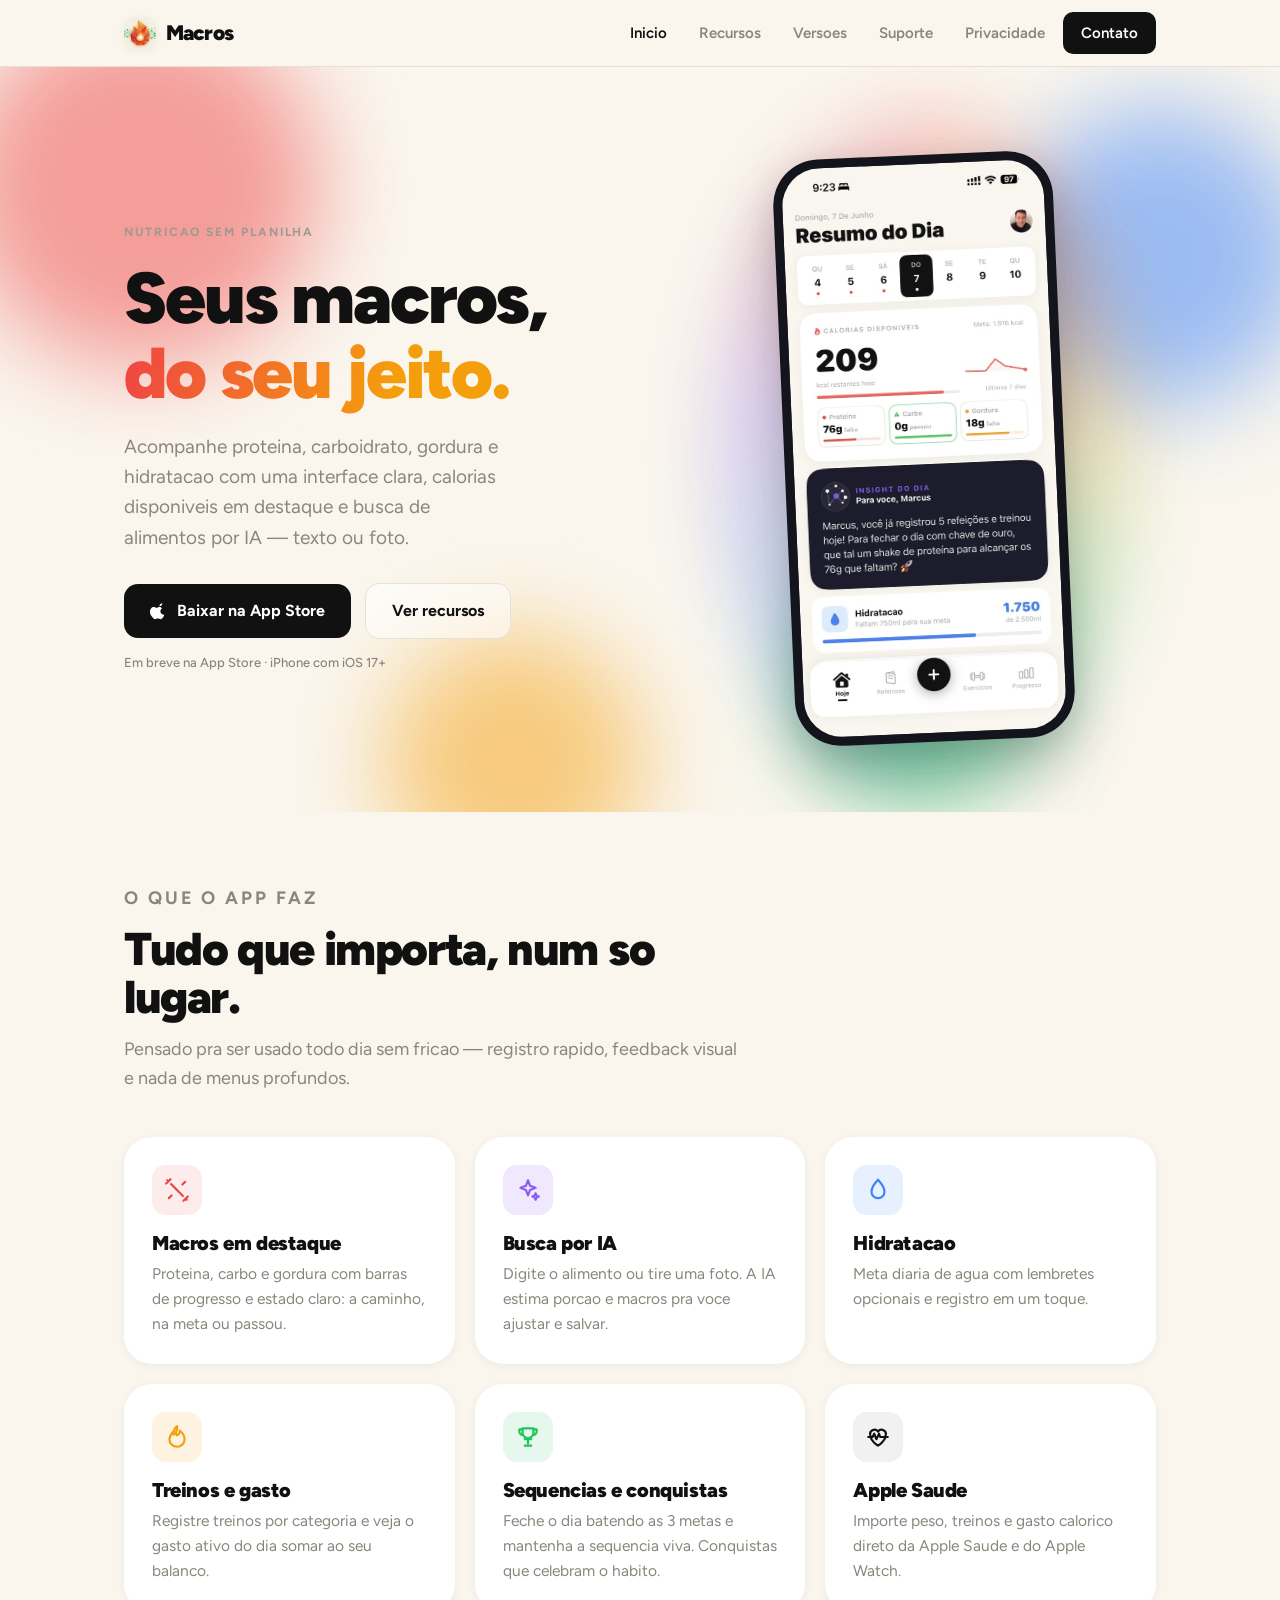
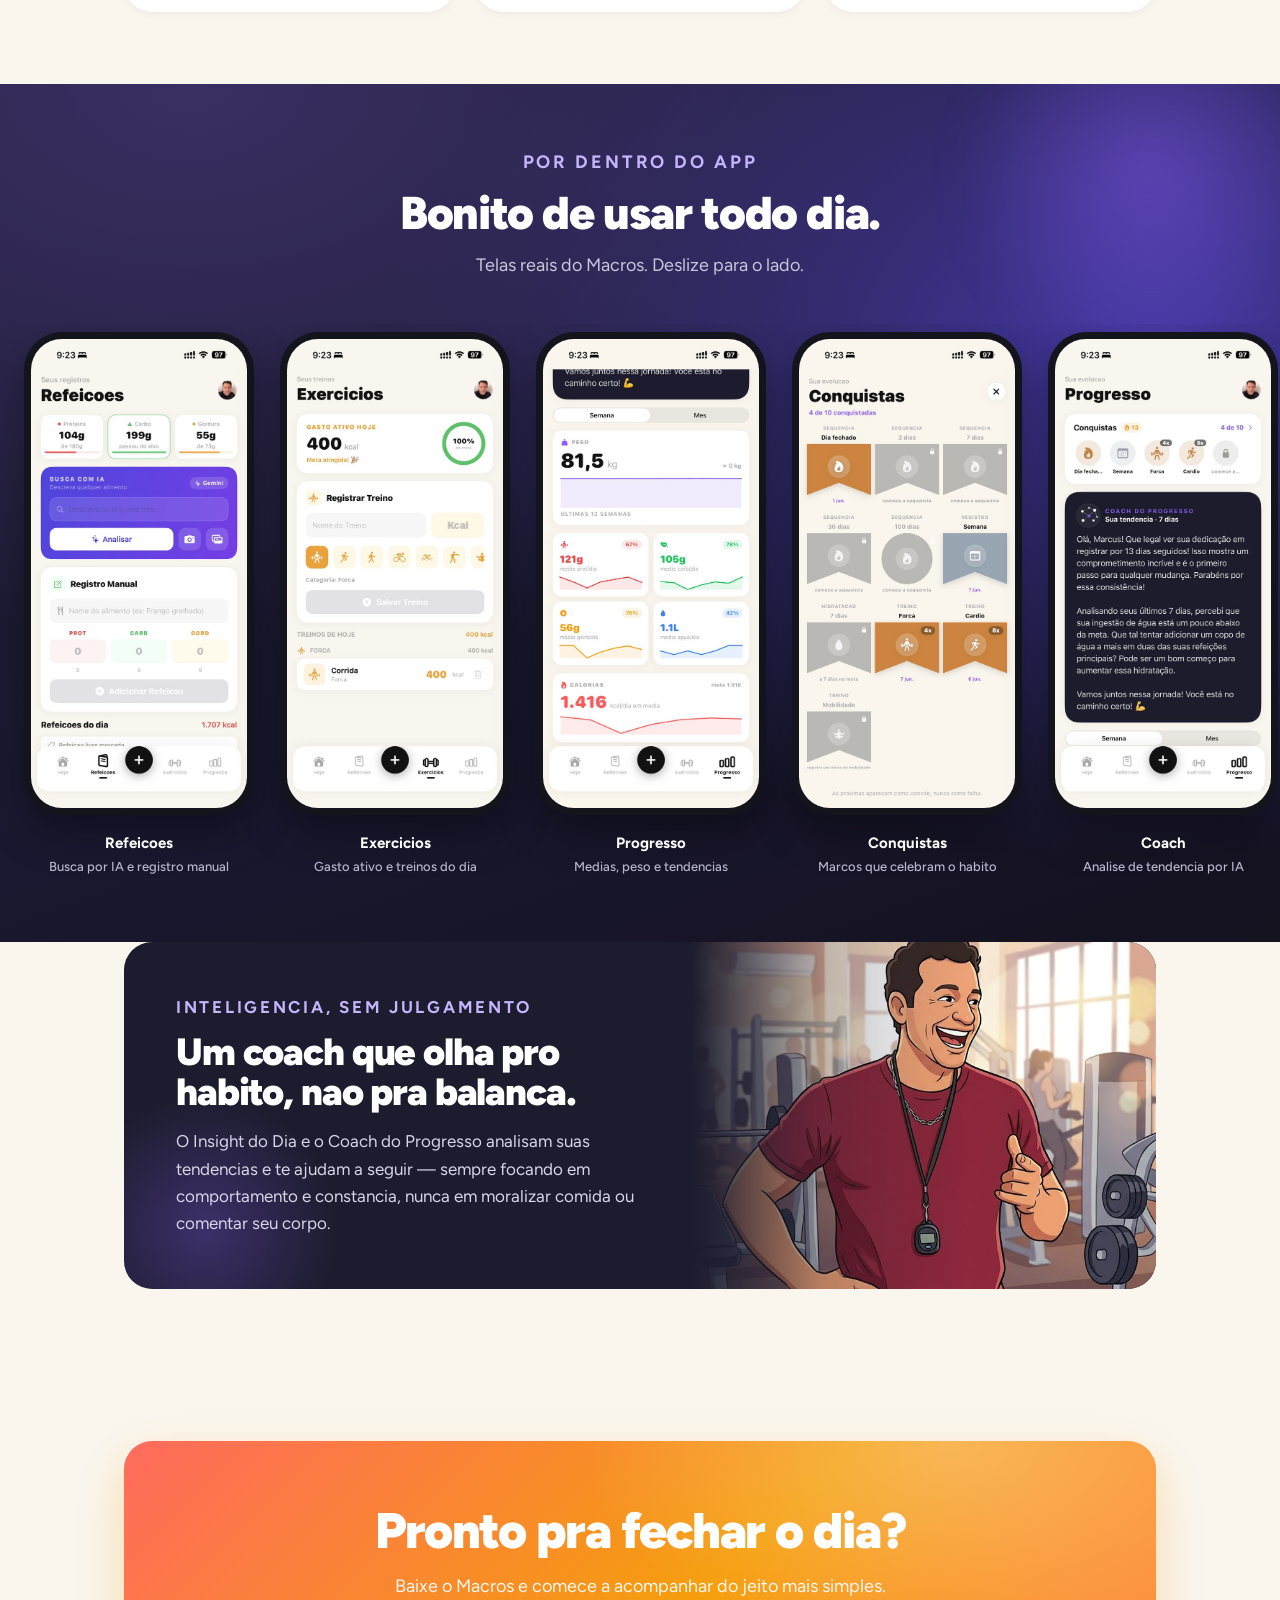
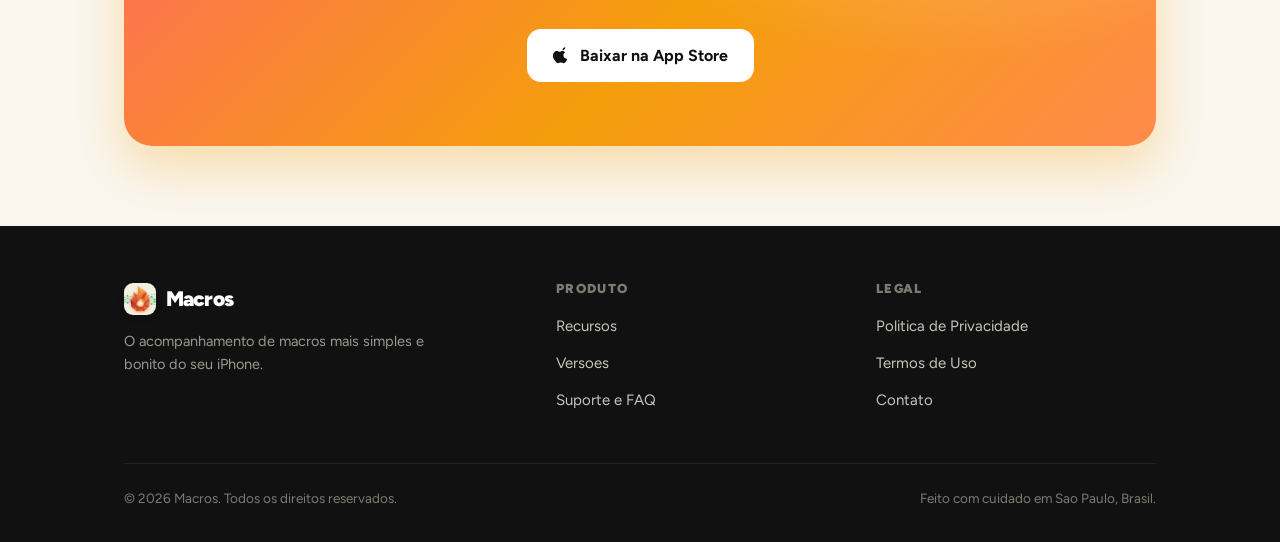
==== index.html @ 133fb816 "Add files via upload" ====
<!DOCTYPE html>
<html lang="pt-BR">
<head>
  <meta charset="UTF-8">
  <meta name="viewport" content="width=device-width, initial-scale=1.0">
  <title>Macros — Controle de macros, simples e bonito</title>
  <meta name="description" content="Macros e o app que torna o acompanhamento de proteina, carboidrato, gordura e hidratacao simples, visual e inteligente.">
  <link rel="icon" href="assets/icon-180.png">
  <link rel="apple-touch-icon" href="assets/icon-180.png">
  <link rel="stylesheet" href="styles.css">
</head>
<body>

  <nav class="nav">
    <div class="nav-inner">
      <a class="brand" href="index.html"><span class="logo-mark"><img src="assets/icon-64.png" alt="Macros"></span> Macros</a>
      <button class="nav-toggle" aria-label="Abrir menu"><span></span><span></span><span></span></button>
      <ul class="nav-links">
        <li><a href="index.html" class="active">Inicio</a></li>
        <li><a href="index.html#recursos">Recursos</a></li>
        <li><a href="versoes.html">Versoes</a></li>
        <li><a href="suporte.html">Suporte</a></li>
        <li><a href="privacidade.html">Privacidade</a></li>
        <li><a href="contato.html" class="nav-cta">Contato</a></li>
      </ul>
    </div>
  </nav>

  <header class="hero">
    <div class="blobs" aria-hidden="true">
      <span class="blob b1"></span><span class="blob b2"></span><span class="blob b3"></span><span class="blob b4"></span>
    </div>
    <div class="wrap hero-grid">
      <div class="hero-text anim-up d1">
        <p class="eyebrow" style="margin-bottom:18px;">Nutricao sem planilha</p>
        <h1>Seus macros, <span class="accent">do seu jeito.</span></h1>
        <p class="lede">Acompanhe proteina, carboidrato, gordura e hidratacao com uma interface clara, calorias disponiveis em destaque e busca de alimentos por IA — texto ou foto.</p>
        <div class="hero-actions">
          <a class="btn btn-dark" href="#" aria-label="Baixar na App Store">
            <svg viewBox="0 0 24 24" fill="currentColor"><path d="M16.4 1.6c.1 1-.3 2-1 2.8-.7.8-1.8 1.4-2.8 1.3-.1-1 .4-2 1-2.7.8-.8 1.9-1.4 2.8-1.4zM19 17.3c-.5 1.1-.7 1.6-1.3 2.6-.9 1.4-2.1 3.1-3.7 3.1-1.4 0-1.7-.9-3.6-.9s-2.3.9-3.6.9c-1.6 0-2.8-1.6-3.7-3C-.7 16-1 11.2 1.4 8.6c1-1.2 2.4-1.9 3.8-1.9 1.5 0 2.4 1 3.6 1 1.2 0 1.9-1 3.6-1 1.3 0 2.6.7 3.6 1.9-3.1 1.7-2.6 6.2.4 7.7z"/></svg>
            Baixar na App Store
          </a>
          <a class="btn btn-ghost" href="#recursos">Ver recursos</a>
        </div>
        <p class="badge-soon" style="margin-top:14px;">Em breve na App Store · iPhone com iOS 17+</p>
      </div>

      <div class="hero-device anim-up d2">
        <span class="ring"></span>
        <div class="device tilt floaty">
          <img src="assets/screen-home.jpg" alt="Tela inicial do Macros com calorias disponiveis e macros do dia" width="600" height="1303">
        </div>
      </div>
    </div>
  </header>

  <section class="section" id="recursos">
    <div class="wrap">
      <div class="section-head reveal">
        <p class="eyebrow">O que o app faz</p>
        <h2>Tudo que importa, num so lugar.</h2>
        <p>Pensado pra ser usado todo dia sem fricao — registro rapido, feedback visual e nada de menus profundos.</p>
      </div>

      <div class="features">
        <div class="feature reveal">
          <div class="ic p"><svg viewBox="0 0 24 24" fill="none" stroke="currentColor" stroke-width="2" stroke-linecap="round" stroke-linejoin="round"><path d="M6.5 6.5l11 11M21 21l-1-1M3 3l1 1M18 22l4-4M2 6l4-4M7 17l-2.5 2.5M17 7l2.5-2.5"/></svg></div>
          <h3>Macros em destaque</h3>
          <p>Proteina, carbo e gordura com barras de progresso e estado claro: a caminho, na meta ou passou.</p>
        </div>
        <div class="feature reveal">
          <div class="ic i"><svg viewBox="0 0 24 24" fill="none" stroke="currentColor" stroke-width="2" stroke-linecap="round" stroke-linejoin="round"><path d="M12 3l1.9 5.1L19 10l-5.1 1.9L12 17l-1.9-5.1L5 10l5.1-1.9zM19 15l.9 2.1L22 18l-2.1.9L19 21l-.9-2.1L16 18l2.1-.9z"/></svg></div>
          <h3>Busca por IA</h3>
          <p>Digite o alimento ou tire uma foto. A IA estima porcao e macros pra voce ajustar e salvar.</p>
        </div>
        <div class="feature reveal">
          <div class="ic w"><svg viewBox="0 0 24 24" fill="none" stroke="currentColor" stroke-width="2" stroke-linecap="round" stroke-linejoin="round"><path d="M12 2.5s6 6.5 6 11a6 6 0 0 1-12 0c0-4.5 6-11 6-11z"/></svg></div>
          <h3>Hidratacao</h3>
          <p>Meta diaria de agua com lembretes opcionais e registro em um toque.</p>
        </div>
        <div class="feature reveal">
          <div class="ic f"><svg viewBox="0 0 24 24" fill="none" stroke="currentColor" stroke-width="2" stroke-linecap="round" stroke-linejoin="round"><path d="M12 2c1 3-1 4-1 6 0 1.5 1 2.5 1 2.5S15 9 14.5 6C17 8 19 11 19 14a7 7 0 0 1-14 0c0-3 2-5 3.5-7C8 9 9 10 9 10s-1-5 3-8z"/></svg></div>
          <h3>Treinos e gasto</h3>
          <p>Registre treinos por categoria e veja o gasto ativo do dia somar ao seu balanco.</p>
        </div>
        <div class="feature reveal">
          <div class="ic c"><svg viewBox="0 0 24 24" fill="none" stroke="currentColor" stroke-width="2" stroke-linecap="round" stroke-linejoin="round"><path d="M7 4h10v4a5 5 0 0 1-10 0zM7 5H4v2a3 3 0 0 0 3 3M17 5h3v2a3 3 0 0 1-3 3M9 14h6M12 14v4M9 20h6"/></svg></div>
          <h3>Sequencias e conquistas</h3>
          <p>Feche o dia batendo as 3 metas e mantenha a sequencia viva. Conquistas que celebram o habito.</p>
        </div>
        <div class="feature reveal">
          <div class="ic h"><svg viewBox="0 0 24 24" fill="none" stroke="currentColor" stroke-width="2" stroke-linecap="round" stroke-linejoin="round"><path d="M12 20s-7-4.3-7-9.3A4 4 0 0 1 12 7a4 4 0 0 1 7 3.7c0 5-7 9.3-7 9.3z"/><path d="M3 12h4l1.5-3 2 5L13 9l1 3h7"/></svg></div>
          <h3>Apple Saude</h3>
          <p>Importe peso, treinos e gasto calorico direto da Apple Saude e do Apple Watch.</p>
        </div>
      </div>
    </div>
  </section>

  <section class="gallery-band">
    <div class="wrap">
      <div class="section-head center reveal">
        <p class="eyebrow">Por dentro do app</p>
        <h2>Bonito de usar todo dia.</h2>
        <p>Telas reais do Macros. Deslize para o lado.</p>
      </div>
    </div>
    <div class="gallery-scroll reveal">
      <div class="shot">
        <div class="device"><img src="assets/screen-refeicoes.jpg" alt="Tela de refeicoes com busca por IA" loading="lazy"></div>
        <div class="cap">Refeicoes<small>Busca por IA e registro manual</small></div>
      </div>
      <div class="shot">
        <div class="device"><img src="assets/screen-exercicios.jpg" alt="Tela de exercicios com gasto ativo" loading="lazy"></div>
        <div class="cap">Exercicios<small>Gasto ativo e treinos do dia</small></div>
      </div>
      <div class="shot">
        <div class="device"><img src="assets/screen-progresso.jpg" alt="Tela de progresso com medias diarias" loading="lazy"></div>
        <div class="cap">Progresso<small>Medias, peso e tendencias</small></div>
      </div>
      <div class="shot">
        <div class="device"><img src="assets/screen-conquistas.jpg" alt="Tela de conquistas" loading="lazy"></div>
        <div class="cap">Conquistas<small>Marcos que celebram o habito</small></div>
      </div>
      <div class="shot">
        <div class="device"><img src="assets/screen-coach.jpg" alt="Coach do progresso" loading="lazy"></div>
        <div class="cap">Coach<small>Analise de tendencia por IA</small></div>
      </div>
    </div>
  </section>

  <section class="section" style="padding-top:0;">
    <div class="wrap">
      <div class="coach-band reveal">
        <div class="coach-copy">
          <p class="eyebrow">Inteligencia, sem julgamento</p>
          <h2>Um coach que olha pro habito, nao pra balanca.</h2>
          <p>O Insight do Dia e o Coach do Progresso analisam suas tendencias e te ajudam a seguir — sempre focando em comportamento e constancia, nunca em moralizar comida ou comentar seu corpo.</p>
        </div>
        <div class="coach-art">
          <img src="assets/coach.jpg" alt="Coach do Macros incentivando o usuario" loading="lazy">
        </div>
      </div>
    </div>
  </section>

  <section class="cta-final">
    <div class="wrap reveal">
      <div class="cta-band">
        <h2>Pronto pra fechar o dia?</h2>
        <p>Baixe o Macros e comece a acompanhar do jeito mais simples.</p>
        <a class="btn btn-light" href="#">
          <svg viewBox="0 0 24 24" fill="currentColor"><path d="M16.4 1.6c.1 1-.3 2-1 2.8-.7.8-1.8 1.4-2.8 1.3-.1-1 .4-2 1-2.7.8-.8 1.9-1.4 2.8-1.4zM19 17.3c-.5 1.1-.7 1.6-1.3 2.6-.9 1.4-2.1 3.1-3.7 3.1-1.4 0-1.7-.9-3.6-.9s-2.3.9-3.6.9c-1.6 0-2.8-1.6-3.7-3C-.7 16-1 11.2 1.4 8.6c1-1.2 2.4-1.9 3.8-1.9 1.5 0 2.4 1 3.6 1 1.2 0 1.9-1 3.6-1 1.3 0 2.6.7 3.6 1.9-3.1 1.7-2.6 6.2.4 7.7z"/></svg>
          Baixar na App Store
        </a>
      </div>
    </div>
  </section>

  <footer class="footer">
    <div class="wrap">
      <div class="footer-grid">
        <div>
          <a class="brand" href="index.html"><span class="logo-mark"><img src="assets/icon-64.png" alt="Macros"></span> Macros</a>
          <p class="footer-blurb">O acompanhamento de macros mais simples e bonito do seu iPhone.</p>
        </div>
        <div>
          <h4>Produto</h4>
          <ul>
            <li><a href="index.html#recursos">Recursos</a></li>
            <li><a href="versoes.html">Versoes</a></li>
            <li><a href="suporte.html">Suporte e FAQ</a></li>
          </ul>
        </div>
        <div>
          <h4>Legal</h4>
          <ul>
            <li><a href="privacidade.html">Politica de Privacidade</a></li>
            <li><a href="termos.html">Termos de Uso</a></li>
            <li><a href="contato.html">Contato</a></li>
          </ul>
        </div>
      </div>
      <div class="footer-bottom">
        <span>© 2026 Macros. Todos os direitos reservados.</span>
        <span>Feito com cuidado em Sao Paulo, Brasil.</span>
      </div>
    </div>
  </footer>

  <script src="nav.js"></script>
</body>
</html>
---- styles.css ----
/* =========================================================================
   Macros — Site institucional  (v3: vibrante + animado)
   ========================================================================= */

@import url('https://fonts.googleapis.com/css2?family=Figtree:ital,wght@0,400;0,500;0,600;0,700;0,800;0,900;1,400&display=swap');

:root {
  --bg:            #FAF6EE;
  --card-white:    #FFFFFF;
  --protein:       #EF4444;
  --carb:          #21C55E;
  --fat:           #F59E0B;
  --water:         #3B82F6;
  --calories:      #FF5959;
  --card-protein:  #FDECEC;
  --card-carb:     #E6F8ED;
  --card-fat:      #FEF3E0;
  --card-water:    #E7F0FE;
  --insight:       #1C1C2E;
  --insight-accent:#8B5CF6;
  --insight-text:  #C4B5FD;
  --text-primary:  #111111;
  --text-secondary:#8A867C;
  --icon-neutral:  #9E9A8F;
  --divider:       #E6E0D6;
  --ring-track:    #EDEDED;
  --ink:           #111111;

  --font-display: 'Figtree', -apple-system, BlinkMacSystemFont, sans-serif;
  --font-body:    'Figtree', -apple-system, BlinkMacSystemFont, sans-serif;

  --card-shadow:  0 2px 8px rgba(0,0,0,0.05);
  --card-shadow-lg: 0 8px 30px rgba(0,0,0,0.08);
  --radius-lg: 28px; --radius-md: 20px; --radius-sm: 16px;
  --maxw: 1080px;
}

*, *::before, *::after { box-sizing: border-box; margin: 0; padding: 0; }
html { scroll-behavior: smooth; -webkit-text-size-adjust: 100%; }
body {
  font-family: var(--font-body); background: var(--bg); color: var(--text-primary);
  line-height: 1.6; font-size: 17px; -webkit-font-smoothing: antialiased;
  text-rendering: optimizeLegibility; overflow-x: hidden;
}
body::before {
  content: ""; position: fixed; inset: 0; pointer-events: none; z-index: 0; opacity: 0.4;
  background-image: radial-gradient(rgba(158,154,143,0.05) 1px, transparent 1px);
  background-size: 22px 22px;
}
a { color: inherit; text-decoration: none; }
img { max-width: 100%; display: block; }
h1,h2,h3,h4 { font-family: var(--font-display); font-weight: 900; line-height: 1.05; letter-spacing: -0.03em; }
.wrap { width: 100%; max-width: var(--maxw); margin: 0 auto; padding: 0 24px; position: relative; z-index: 1; }
.eyebrow { font-size: 12px; font-weight: 700; letter-spacing: 0.16em; text-transform: uppercase; color: var(--icon-neutral); }

/* ---------------- Keyframes ---------------- */
@keyframes fadeUp { from { opacity: 0; transform: translateY(26px); } to { opacity: 1; transform: none; } }
@keyframes floatY { 0%,100% { transform: rotate(-2.5deg) translateY(0); } 50% { transform: rotate(-2.5deg) translateY(-14px); } }
@keyframes drift {
  0%   { transform: translate(0,0) scale(1); }
  33%  { transform: translate(36px,-26px) scale(1.12); }
  66%  { transform: translate(-26px,18px) scale(0.94); }
  100% { transform: translate(0,0) scale(1); }
}
@keyframes pulseGlow { 0%,100% { opacity: 0.55; } 50% { opacity: 0.95; } }
@keyframes shimmer { from { background-position: 200% 0; } to { background-position: -200% 0; } }

.anim-up { opacity: 0; animation: fadeUp .8s cubic-bezier(.2,.7,.2,1) forwards; }
.d1 { animation-delay: .05s; } .d2 { animation-delay: .18s; } .d3 { animation-delay: .32s; }

/* ------------------------------------------------------------------- Nav */
.nav { position: sticky; top: 0; z-index: 100; background: rgba(250,246,238,0.82);
  backdrop-filter: saturate(180%) blur(16px); -webkit-backdrop-filter: saturate(180%) blur(16px);
  border-bottom: 1px solid var(--divider); }
.nav-inner { max-width: var(--maxw); margin: 0 auto; padding: 12px 24px; display: flex; align-items: center; justify-content: space-between; gap: 24px; }
.brand { display: flex; align-items: center; gap: 10px; font-family: var(--font-display); font-weight: 900; font-size: 21px; letter-spacing: -0.04em; }
.brand .logo-mark { width: 32px; height: 32px; border-radius: 9px; overflow: hidden; flex: 0 0 auto; box-shadow: var(--card-shadow); }
.brand .logo-mark img { width: 100%; height: 100%; object-fit: cover; }
.nav-links { display: flex; align-items: center; gap: 4px; list-style: none; }
.nav-links a { display: inline-block; padding: 8px 14px; border-radius: 10px; font-size: 15px; font-weight: 600; color: var(--text-secondary); transition: color .18s ease, background .18s ease; }
.nav-links a:hover { color: var(--text-primary); background: rgba(158,154,143,0.10); }
.nav-links a.active { color: var(--text-primary); }
.nav-cta { background: var(--ink) !important; color: #fff !important; padding: 9px 18px !important; }
.nav-cta:hover { transform: translateY(-1px); }
.nav-toggle { display: none; background: none; border: none; cursor: pointer; padding: 8px; flex-direction: column; gap: 5px; }
.nav-toggle span { width: 24px; height: 2px; background: var(--text-primary); border-radius: 2px; }

/* ----------------------------------------------------------------- Hero */
.hero { padding: 88px 0 70px; position: relative; overflow: hidden; }
.blobs { position: absolute; inset: 0; z-index: 0; pointer-events: none; filter: blur(46px); }
.blob { position: absolute; border-radius: 50%; opacity: 0.5; mix-blend-mode: multiply; will-change: transform; }
.blob.b1 { width: 360px; height: 360px; top: -60px; left: -40px; background: var(--protein); animation: drift 18s ease-in-out infinite; }
.blob.b2 { width: 300px; height: 300px; top: 40px; right: -30px; background: var(--water); animation: drift 22s ease-in-out infinite reverse; }
.blob.b3 { width: 260px; height: 260px; bottom: -80px; left: 30%; background: var(--fat); animation: drift 26s ease-in-out infinite; }
.blob.b4 { width: 220px; height: 220px; bottom: 10px; right: 20%; background: var(--carb); animation: drift 20s ease-in-out infinite reverse; }
.hero-grid { display: grid; grid-template-columns: 1.05fr 0.95fr; gap: 56px; align-items: center; position: relative; z-index: 1; }
.hero h1 { font-size: clamp(42px, 6.4vw, 72px); margin-bottom: 20px; }
.hero h1 .accent {
  background: linear-gradient(100deg, var(--protein), var(--fat) 70%);
  -webkit-background-clip: text; background-clip: text; -webkit-text-fill-color: transparent; color: var(--protein);
}
.hero .lede { font-size: 19px; color: var(--text-secondary); max-width: 32ch; margin-bottom: 30px; }
.hero-actions { display: flex; gap: 14px; flex-wrap: wrap; align-items: center; }

.btn { display: inline-flex; align-items: center; gap: 9px; padding: 14px 26px; border-radius: 14px; font-family: var(--font-body); font-weight: 700; font-size: 16px; cursor: pointer; border: none; transition: transform .18s ease, box-shadow .18s ease, background .18s ease; }
.btn svg { width: 18px; height: 18px; }
.btn-dark { background: var(--ink); color: #fff; }
.btn-dark:hover { transform: translateY(-2px); box-shadow: 0 10px 24px rgba(0,0,0,0.18); }
.btn-ghost { background: rgba(255,255,255,0.55); color: var(--text-primary); border: 1.5px solid var(--divider); }
.btn-ghost:hover { border-color: var(--icon-neutral); background: rgba(255,255,255,0.85); }
.badge-soon { font-size: 13px; color: var(--text-secondary); font-weight: 500; }

/* Device com screenshot real */
.device { width: 280px; margin: 0 auto; border-radius: 46px; background: #14141d; padding: 9px; box-shadow: var(--card-shadow-lg), 0 28px 60px rgba(20,20,29,0.22); }
.device img { width: 100%; height: auto; border-radius: 38px; display: block; }
.device.tilt { transform: rotate(-2.5deg); }
.device.floaty { animation: floatY 7s ease-in-out infinite; }
.hero-device { position: relative; }
.hero-device .ring { position: absolute; z-index: -1; inset: -8% 4%; border-radius: 50%;
  background: conic-gradient(from 0deg, rgba(239,68,68,0.30), rgba(245,158,11,0.30), rgba(33,197,94,0.30), rgba(59,130,246,0.30), rgba(139,92,246,0.30), rgba(239,68,68,0.30));
  filter: blur(34px); opacity: 0.8; animation: pulseGlow 6s ease-in-out infinite; }

/* --------------------------------------------------------------- Sections */
section { position: relative; z-index: 1; }
.section { padding: 72px 0; }
.section-head { max-width: 56ch; margin-bottom: 44px; }
.section-head.center { margin-left: auto; margin-right: auto; text-align: center; }
.section-head h2 { font-size: clamp(30px, 4vw, 46px); margin: 12px 0 14px; }
.section-head p { color: var(--text-secondary); font-size: 18px; }

/* Recursos */
.features { display: grid; grid-template-columns: repeat(3, 1fr); gap: 20px; }
.feature { background: var(--card-white); border-radius: var(--radius-lg); box-shadow: var(--card-shadow); padding: 28px; transition: transform .25s cubic-bezier(.2,.7,.2,1), box-shadow .25s ease; }
.feature:hover { transform: translateY(-6px); box-shadow: var(--card-shadow-lg); }
.feature .ic { width: 50px; height: 50px; border-radius: 14px; display: grid; place-items: center; margin-bottom: 18px; transition: transform .25s ease; }
.feature:hover .ic { transform: scale(1.08) rotate(-4deg); }
.feature .ic svg { width: 26px; height: 26px; }
.feature h3 { font-size: 20px; margin-bottom: 8px; letter-spacing: -0.02em; }
.feature p { font-size: 15.5px; color: var(--text-secondary); }
.ic.p { background: var(--card-protein); color: var(--protein); }
.ic.c { background: var(--card-carb); color: var(--carb); }
.ic.f { background: var(--card-fat); color: var(--fat); }
.ic.w { background: var(--card-water); color: var(--water); }
.ic.i { background: rgba(139,92,246,0.14); color: var(--insight-accent); }
.ic.h { background: rgba(17,17,17,0.06); color: var(--text-primary); }

/* Galeria sobre faixa escura vibrante -> telas creme saltam */
.gallery-band { background:
    radial-gradient(120% 120% at 15% 0%, #3a2f63 0%, transparent 55%),
    radial-gradient(120% 120% at 90% 30%, #4338a0 0%, transparent 50%),
    linear-gradient(160deg, #211f3a 0%, #1a1830 60%, #14121f 100%);
  padding: 64px 0 56px; position: relative; overflow: hidden; }
.gallery-band::before { content: ""; position: absolute; width: 420px; height: 420px; border-radius: 50%; top: -120px; right: -80px;
  background: radial-gradient(circle, rgba(139,92,246,0.45), transparent 65%); filter: blur(20px); animation: pulseGlow 8s ease-in-out infinite; }
.gallery-band .section-head h2 { color: #fff; }
.gallery-band .section-head .eyebrow { color: var(--insight-text); }
.gallery-band .section-head p { color: #C9C5DA; }
.gallery-scroll { display: flex; gap: 26px; overflow-x: auto; padding: 8px 24px 8px; scroll-snap-type: x mandatory; -webkit-overflow-scrolling: touch; position: relative; z-index: 1; }
.gallery-scroll::-webkit-scrollbar { height: 0; }
.shot { flex: 0 0 auto; width: 230px; scroll-snap-align: center; text-align: center; transition: transform .25s ease; }
.shot:hover { transform: translateY(-6px); }
.shot .device { width: 230px; padding: 7px; border-radius: 38px; box-shadow: 0 18px 40px rgba(0,0,0,0.35); }
.shot .device img { border-radius: 31px; }
.shot .cap { margin-top: 16px; font-weight: 700; font-size: 15px; color: #fff; }
.shot .cap small { display: block; color: #B9B5CC; font-weight: 500; font-size: 13px; margin-top: 2px; }

/* Faixa coach com mascote */
.coach-band { background: var(--insight); border-radius: var(--radius-lg); color: #fff; overflow: hidden; position: relative; display: grid; grid-template-columns: 1.1fr 0.9fr; align-items: stretch; }
.coach-band::after { content: ""; position: absolute; left: -60px; bottom: -80px; width: 280px; height: 280px; border-radius: 50%; background: radial-gradient(circle, rgba(139,92,246,0.30), transparent 68%); pointer-events: none; animation: pulseGlow 7s ease-in-out infinite; }
.coach-copy { padding: 52px; position: relative; z-index: 1; }
.coach-copy .eyebrow { color: var(--insight-text); }
.coach-copy h2 { color: #fff; font-size: clamp(26px, 3.6vw, 38px); margin: 12px 0 16px; max-width: 18ch; }
.coach-copy p { color: #D9D5E8; font-size: 17px; max-width: 46ch; }
.coach-art { position: relative; min-height: 300px; }
.coach-art img { position: absolute; inset: 0; width: 100%; height: 100%; object-fit: cover; }
.coach-art::before { content: ""; position: absolute; inset: 0; z-index: 1; background: linear-gradient(90deg, var(--insight) 0%, rgba(28,28,46,0.25) 28%, transparent 60%); }

/* CTA final vibrante */
.cta-final { padding: 80px 0; }
.cta-band { border-radius: var(--radius-lg); padding: 64px 40px; text-align: center; position: relative; overflow: hidden; color: #fff;
  background: linear-gradient(135deg, #FF6B5E 0%, #F59E0B 55%, #FF8A4C 100%); box-shadow: 0 20px 50px rgba(245,158,11,0.30); }
.cta-band::after { content: ""; position: absolute; inset: 0; background: radial-gradient(60% 120% at 80% 0%, rgba(255,255,255,0.28), transparent 60%); pointer-events: none; }
.cta-band h2 { font-size: clamp(30px, 5vw, 50px); margin-bottom: 14px; position: relative; }
.cta-band p { font-size: 18px; margin-bottom: 28px; position: relative; color: rgba(255,255,255,0.92); }
.cta-band .btn-dark { position: relative; }
.cta-band .btn-light { background: #fff; color: var(--ink); position: relative; }
.cta-band .btn-light:hover { transform: translateY(-2px); box-shadow: 0 12px 26px rgba(0,0,0,0.22); }

/* ----------------------------------------------------- Páginas de conteúdo */
.page-header { padding: 64px 0 28px; }
.page-header .eyebrow { margin-bottom: 14px; }
.page-header h1 { font-size: clamp(34px, 5vw, 52px); }
.page-header .meta { color: var(--text-secondary); margin-top: 14px; font-size: 15px; }
.doc { background: var(--card-white); border-radius: var(--radius-lg); box-shadow: var(--card-shadow); padding: 48px clamp(24px,5vw,56px); margin-bottom: 80px; max-width: 820px; }
.doc h2 { font-size: 24px; margin: 38px 0 12px; scroll-margin-top: 90px; letter-spacing: -0.02em; }
.doc h2:first-child { margin-top: 0; }
.doc h3 { font-size: 18px; margin: 24px 0 8px; }
.doc p, .doc li { color: #3A3833; font-size: 16.5px; }
.doc p { margin-bottom: 14px; }
.doc ul, .doc ol { margin: 0 0 16px 22px; }
.doc li { margin-bottom: 8px; }
.doc strong { font-weight: 700; }
.doc a { color: var(--water); font-weight: 600; text-decoration: underline; text-underline-offset: 2px; }
.doc hr { border: none; border-top: 1px solid var(--divider); margin: 32px 0; }
.fill { background: var(--card-fat); color: #92580a; padding: 1px 7px; border-radius: 6px; font-weight: 700; font-size: 0.92em; }
.callout { display: flex; gap: 14px; background: var(--card-water); border-radius: var(--radius-sm); padding: 18px 20px; margin: 8px 0 28px; font-size: 15px; color: #1e3a6b; }
.callout.warn { background: var(--card-fat); color: #7a4e06; }
.callout .ce { font-size: 20px; line-height: 1; flex: 0 0 auto; }
.callout code { background: rgba(0,0,0,0.06); padding: 1px 6px; border-radius: 5px; font-size: 0.9em; }

.faq-list { max-width: 820px; }
.faq { background: var(--card-white); border-radius: var(--radius-sm); box-shadow: var(--card-shadow); margin-bottom: 14px; overflow: hidden; transition: box-shadow .2s ease; }
.faq:hover { box-shadow: var(--card-shadow-lg); }
.faq summary { list-style: none; cursor: pointer; padding: 20px 24px; font-family: var(--font-display); font-weight: 800; font-size: 18px; display: flex; justify-content: space-between; align-items: center; gap: 16px; }
.faq summary::-webkit-details-marker { display: none; }
.faq summary .chev { transition: transform .25s ease; color: var(--icon-neutral); flex: 0 0 auto; }
.faq[open] summary .chev { transform: rotate(45deg); }
.faq .faq-body { padding: 0 24px 22px; color: var(--text-secondary); font-size: 16px; }
.faq .faq-body p { margin-bottom: 10px; }

.changelog { max-width: 820px; }
.release { position: relative; padding-left: 30px; padding-bottom: 36px; border-left: 2px solid var(--divider); }
.release:last-child { border-left-color: transparent; padding-bottom: 0; }
.release::before { content: ""; position: absolute; left: -8px; top: 4px; width: 14px; height: 14px; border-radius: 50%; background: var(--protein); border: 3px solid var(--bg); }
.release .ver-head { display: flex; align-items: baseline; gap: 14px; flex-wrap: wrap; margin-bottom: 14px; }
.release .ver { font-family: var(--font-display); font-weight: 900; font-size: 24px; }
.release .ver-date { color: var(--text-secondary); font-size: 14px; font-weight: 600; }
.tag { font-size: 11px; font-weight: 700; letter-spacing: 0.04em; text-transform: uppercase; padding: 3px 10px; border-radius: 20px; }
.tag.new { background: var(--card-carb); color: #137a3a; }
.tag.fix { background: var(--card-water); color: #1e4fa3; }
.tag.imp { background: var(--card-fat); color: #92580a; }
.release ul { margin: 0 0 0 20px; }
.release li { margin-bottom: 8px; color: #3A3833; font-size: 16px; }

.contact-grid { display: grid; grid-template-columns: repeat(2, 1fr); gap: 20px; max-width: 820px; }
.contact-card { background: var(--card-white); border-radius: var(--radius-lg); box-shadow: var(--card-shadow); padding: 30px; transition: transform .25s ease, box-shadow .25s ease; }
.contact-card:hover { transform: translateY(-5px); box-shadow: var(--card-shadow-lg); }
.contact-card .ic { width: 48px; height: 48px; border-radius: 13px; display: grid; place-items: center; margin-bottom: 16px; }
.contact-card .ic svg { width: 24px; height: 24px; }
.contact-card h3 { font-size: 20px; margin-bottom: 6px; letter-spacing: -0.02em; }
.contact-card p { color: var(--text-secondary); font-size: 15.5px; margin-bottom: 14px; }
.contact-card a.link { color: var(--water); font-weight: 700; }

/* Footer */
.footer { background: var(--ink); color: #C9C5BD; padding: 56px 0 32px; position: relative; z-index: 1; }
.footer-grid { display: grid; grid-template-columns: 1.4fr 1fr 1fr; gap: 40px; margin-bottom: 40px; }
.footer .brand { color: #fff; margin-bottom: 14px; }
.footer-blurb { font-size: 14.5px; color: #9C988F; max-width: 34ch; }
.footer h4 { font-size: 13px; letter-spacing: 0.1em; text-transform: uppercase; color: #7D7A72; margin-bottom: 16px; }
.footer ul { list-style: none; }
.footer ul li { margin-bottom: 10px; }
.footer ul a { color: #C9C5BD; font-size: 15px; transition: color .15s ease; }
.footer ul a:hover { color: #fff; }
.footer-bottom { border-top: 1px solid rgba(255,255,255,0.08); padding-top: 24px; display: flex; justify-content: space-between; align-items: center; gap: 16px; flex-wrap: wrap; font-size: 13.5px; color: #7D7A72; }

/* Reveal on scroll */
.reveal { opacity: 0; transform: translateY(18px); transition: opacity .6s ease, transform .6s ease; }
.reveal.in { opacity: 1; transform: none; }

/* Responsivo */
@media (max-width: 900px) {
  .hero-grid { grid-template-columns: 1fr; gap: 40px; }
  .hero { padding: 52px 0 44px; }
  .hero-text { order: 2; } .hero-device { order: 1; }
  .hero .lede { max-width: none; }
  .features { grid-template-columns: 1fr 1fr; }
  .footer-grid { grid-template-columns: 1fr 1fr; }
  .coach-band { grid-template-columns: 1fr; }
  .coach-art { min-height: 240px; order: -1; }
  .coach-art::before { background: linear-gradient(0deg, var(--insight) 0%, rgba(28,28,46,0.1) 50%, transparent 100%); }
  .coach-copy { padding: 36px 28px; }
}
@media (max-width: 720px) {
  .nav-toggle { display: flex; }
  .nav-links { position: absolute; top: 100%; left: 0; right: 0; flex-direction: column; align-items: stretch; gap: 4px; background: var(--bg); border-bottom: 1px solid var(--divider); padding: 12px 16px 18px; transform: translateY(-12px); opacity: 0; pointer-events: none; transition: opacity .22s ease, transform .22s ease; }
  .nav-links.open { transform: none; opacity: 1; pointer-events: auto; }
  .nav-links a { padding: 12px 14px; font-size: 16px; }
  .nav-cta { text-align: center; }
}
@media (max-width: 560px) {
  body { font-size: 16px; }
  .features { grid-template-columns: 1fr; }
  .contact-grid { grid-template-columns: 1fr; }
  .footer-grid { grid-template-columns: 1fr; }
  .doc { padding: 32px 22px; }
  .section { padding: 52px 0; }
  .cta-band { padding: 48px 24px; }
}
@media (prefers-reduced-motion: reduce) {
  *, *::before, *::after { animation: none !important; transition: none !important; scroll-behavior: auto; }
  .reveal, .anim-up { opacity: 1 !important; transform: none !important; }
  .device.tilt { transform: rotate(-2.5deg); }
}
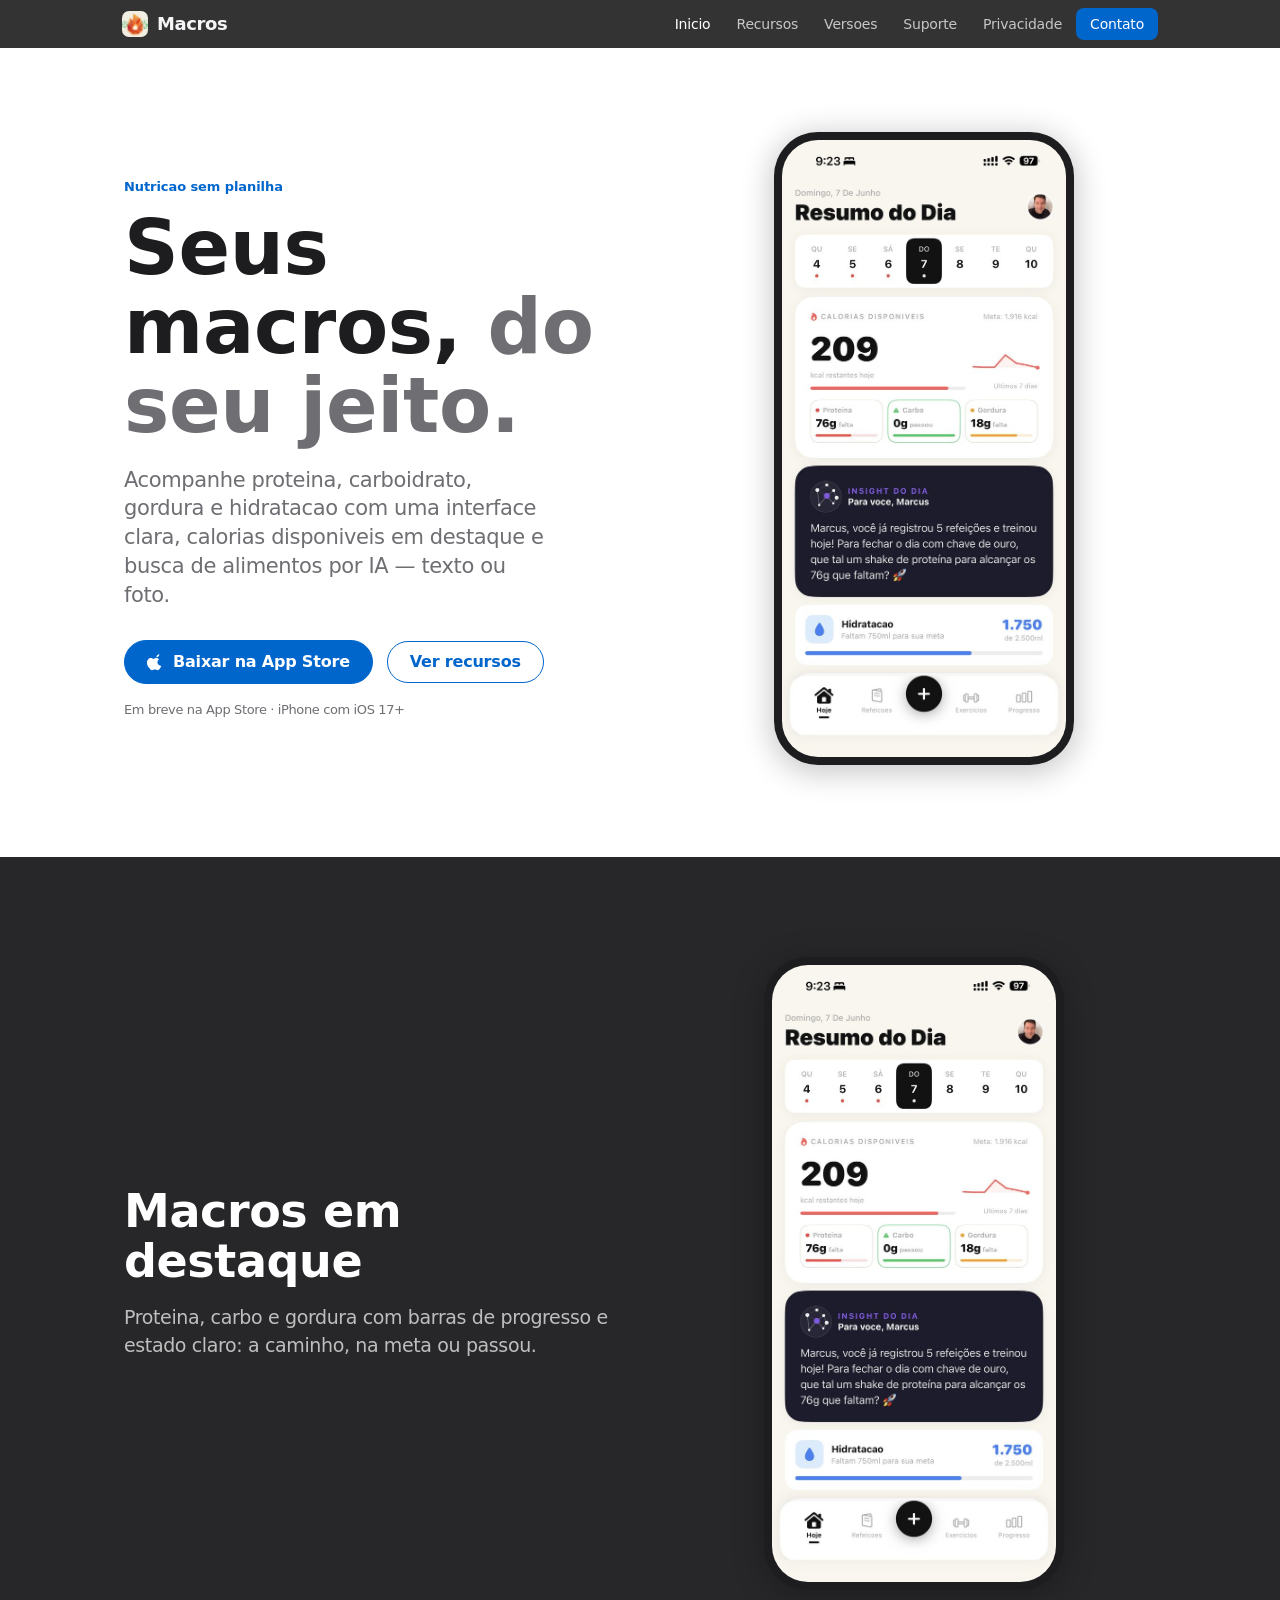
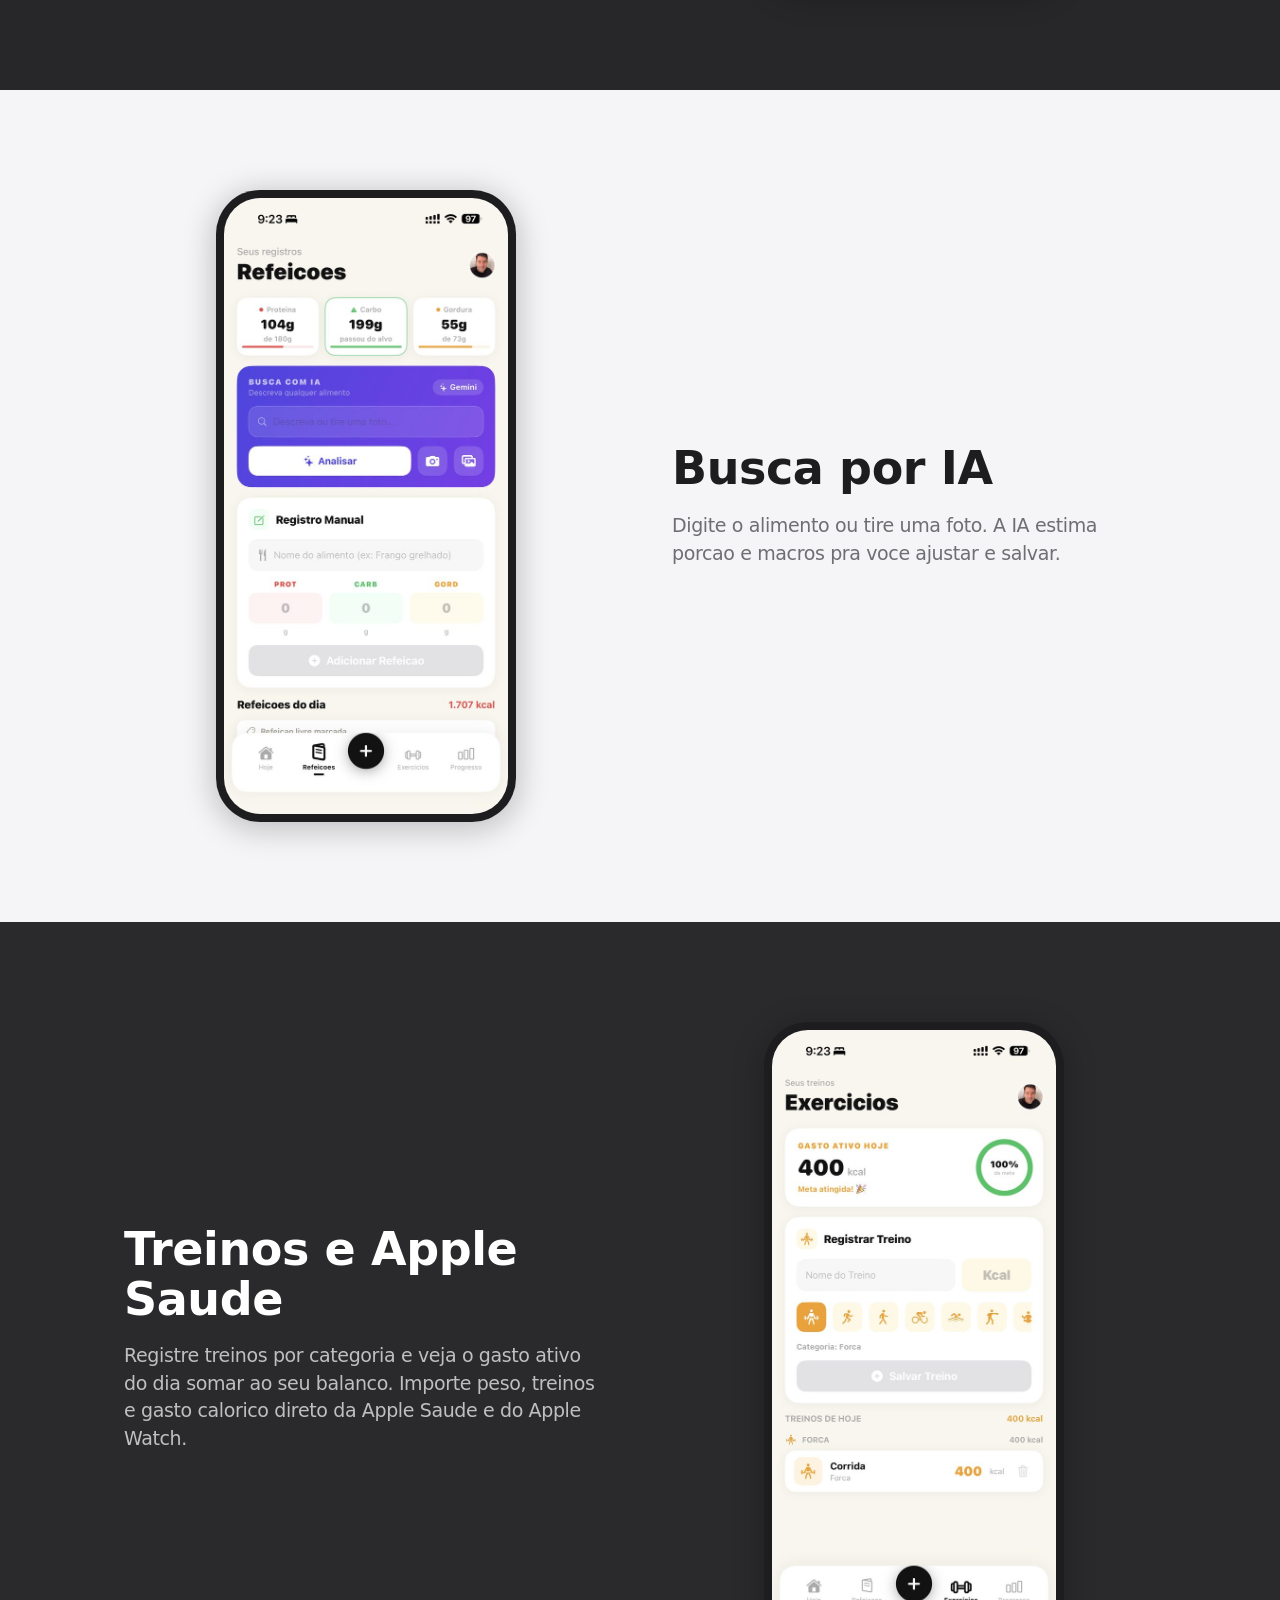
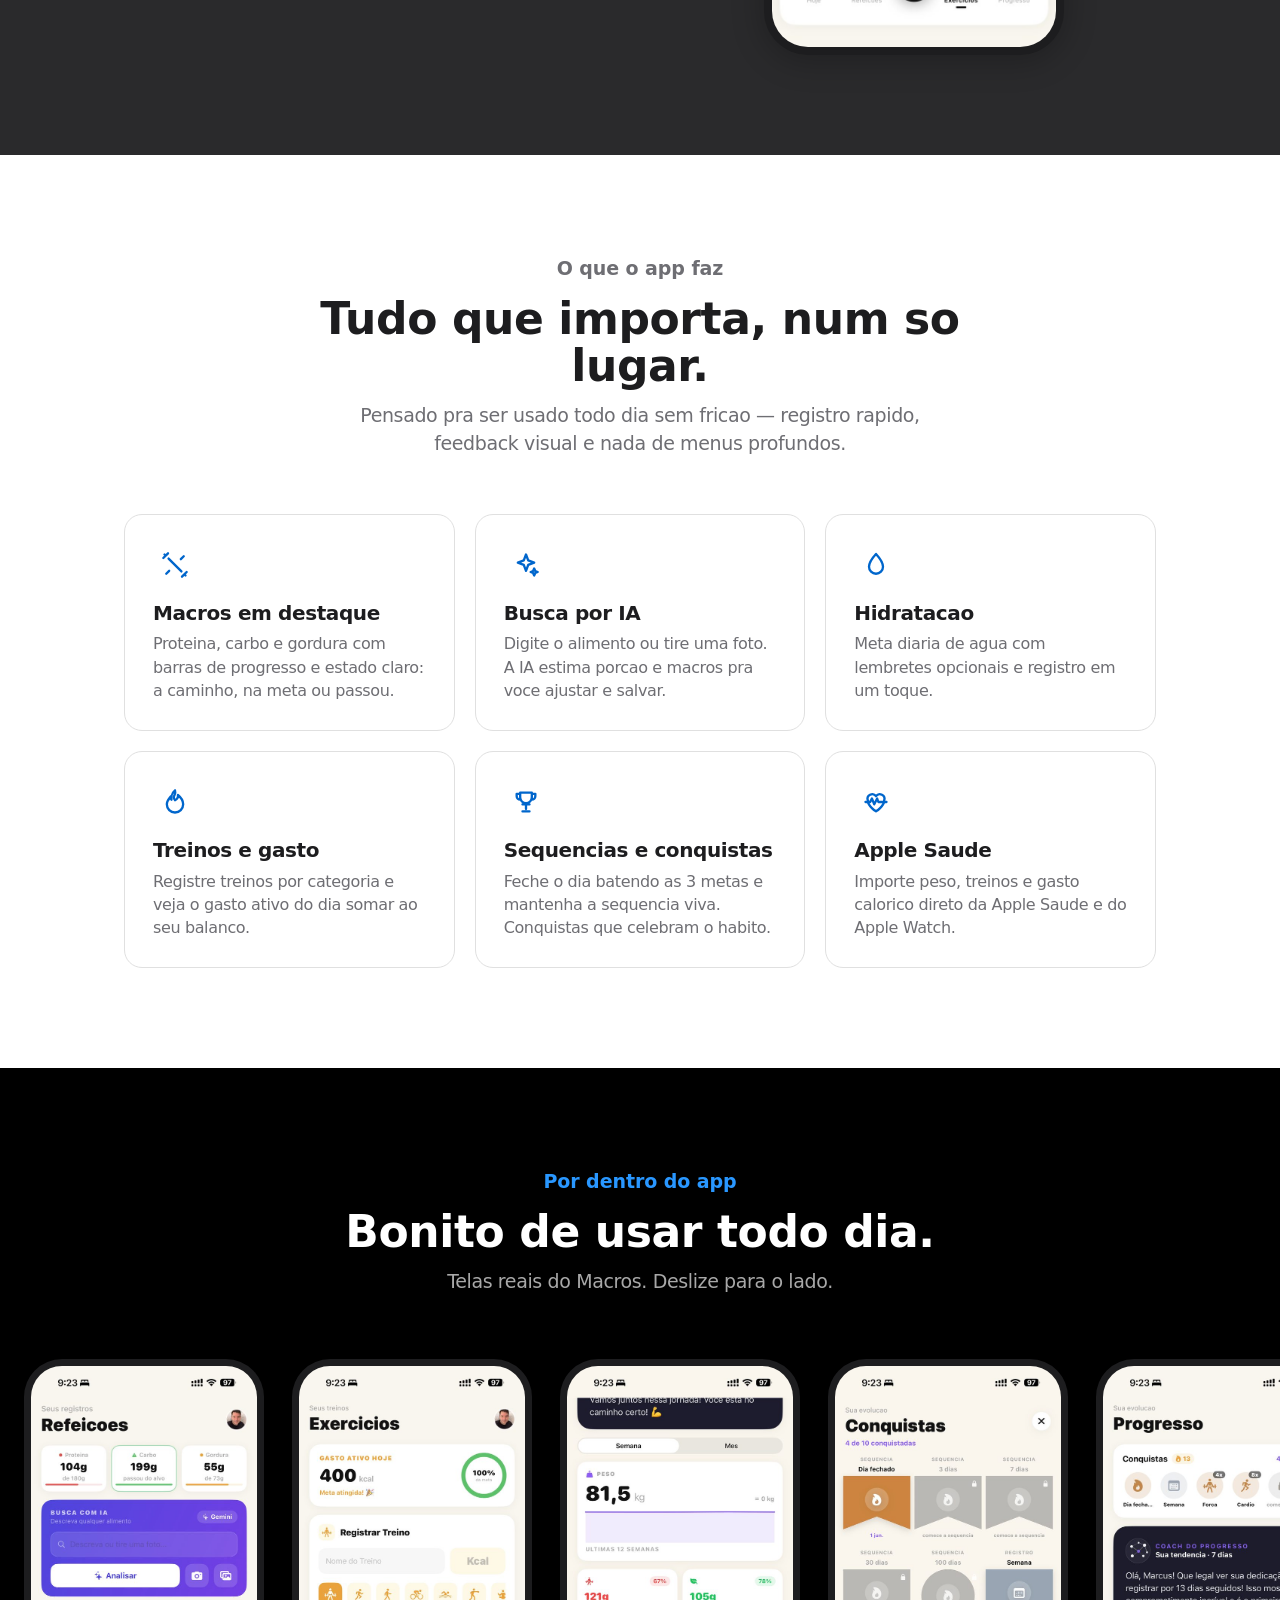
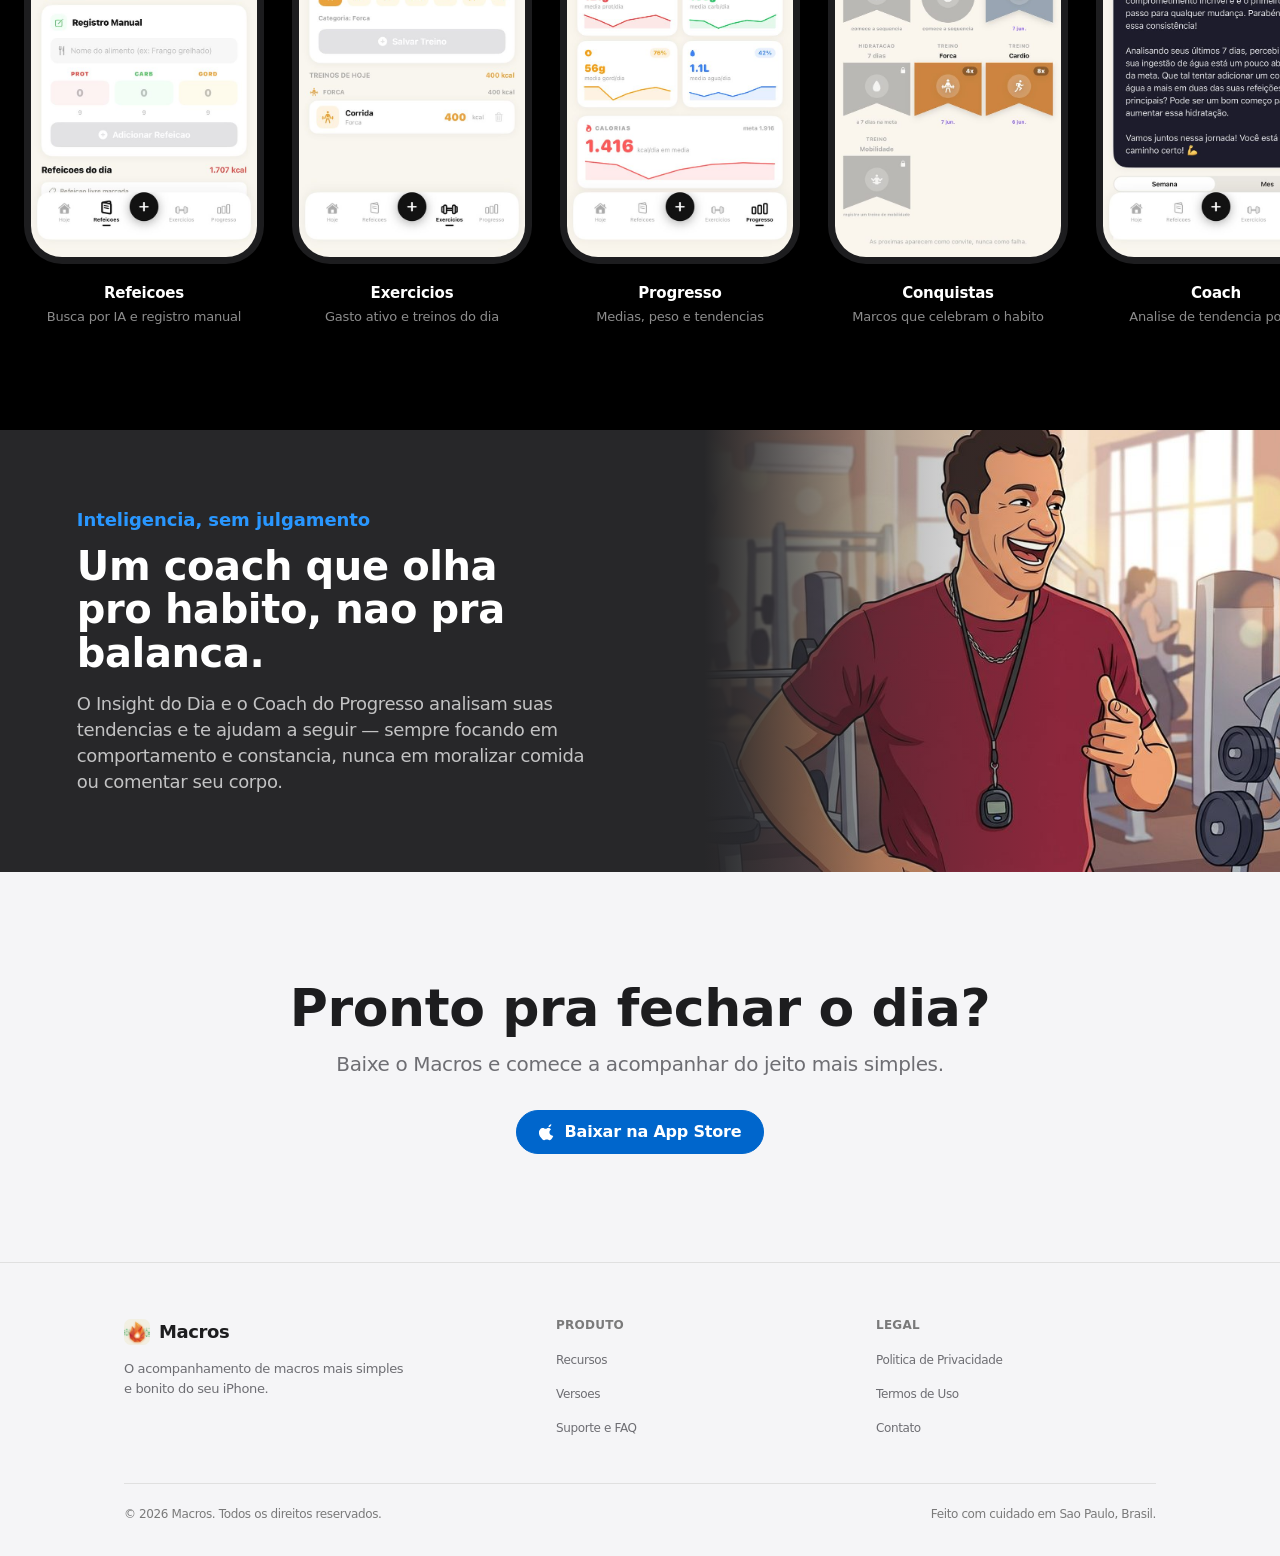
==== commit 35504edc: "redesign: linguagem de design Apple (so apresentacao, conteudo intacto) Reescreve styles.css e index" ====
--- a/index.html
+++ b/index.html
@@ -26,13 +26,11 @@
     </div>
   </nav>
 
+  <!-- 1. Hero (claro) -->
   <header class="hero">
-    <div class="blobs" aria-hidden="true">
-      <span class="blob b1"></span><span class="blob b2"></span><span class="blob b3"></span><span class="blob b4"></span>
-    </div>
     <div class="wrap hero-grid">
-      <div class="hero-text anim-up d1">
-        <p class="eyebrow" style="margin-bottom:18px;">Nutricao sem planilha</p>
+      <div class="hero-text">
+        <p class="eyebrow">Nutricao sem planilha</p>
         <h1>Seus macros, <span class="accent">do seu jeito.</span></h1>
         <p class="lede">Acompanhe proteina, carboidrato, gordura e hidratacao com uma interface clara, calorias disponiveis em destaque e busca de alimentos por IA — texto ou foto.</p>
         <div class="hero-actions">
@@ -42,19 +40,58 @@
           </a>
           <a class="btn btn-ghost" href="#recursos">Ver recursos</a>
         </div>
-        <p class="badge-soon" style="margin-top:14px;">Em breve na App Store · iPhone com iOS 17+</p>
-      </div>
-
-      <div class="hero-device anim-up d2">
-        <span class="ring"></span>
-        <div class="device tilt floaty">
+        <p class="badge-soon" style="margin-top:16px;">Em breve na App Store · iPhone com iOS 17+</p>
+      </div>
+
+      <div class="hero-device">
+        <div class="device">
           <img src="assets/screen-home.jpg" alt="Tela inicial do Macros com calorias disponiveis e macros do dia" width="600" height="1303">
         </div>
       </div>
     </div>
   </header>
 
-  <section class="section" id="recursos">
+  <!-- 2. Macros em destaque (escuro, split) -->
+  <section class="tile tile-dark reveal">
+    <div class="wrap split">
+      <div class="split-copy">
+        <h2>Macros em destaque</h2>
+        <p>Proteina, carbo e gordura com barras de progresso e estado claro: a caminho, na meta ou passou.</p>
+      </div>
+      <div class="split-media">
+        <div class="device"><img src="assets/screen-home.jpg" alt="Tela inicial do Macros com calorias disponiveis e macros do dia" loading="lazy"></div>
+      </div>
+    </div>
+  </section>
+
+  <!-- 3. Busca por IA (parchment, split invertido) -->
+  <section class="tile tile-parchment reveal">
+    <div class="wrap split reverse">
+      <div class="split-copy">
+        <h2>Busca por IA</h2>
+        <p>Digite o alimento ou tire uma foto. A IA estima porcao e macros pra voce ajustar e salvar.</p>
+      </div>
+      <div class="split-media">
+        <div class="device"><img src="assets/screen-refeicoes.jpg" alt="Tela de refeicoes com busca por IA" loading="lazy"></div>
+      </div>
+    </div>
+  </section>
+
+  <!-- 4. Treinos e Apple Saude (escuro, split) -->
+  <section class="tile tile-dark alt reveal">
+    <div class="wrap split">
+      <div class="split-copy">
+        <h2>Treinos e Apple Saude</h2>
+        <p>Registre treinos por categoria e veja o gasto ativo do dia somar ao seu balanco. Importe peso, treinos e gasto calorico direto da Apple Saude e do Apple Watch.</p>
+      </div>
+      <div class="split-media">
+        <div class="device"><img src="assets/screen-exercicios.jpg" alt="Tela de exercicios com gasto ativo" loading="lazy"></div>
+      </div>
+    </div>
+  </section>
+
+  <!-- 5. Recursos (grade de 6 cards) -->
+  <section class="tile tile-white" id="recursos">
     <div class="wrap">
       <div class="section-head reveal">
         <p class="eyebrow">O que o app faz</p>
@@ -97,9 +134,10 @@
     </div>
   </section>
 
+  <!-- 6. Galeria (parede preta) -->
   <section class="gallery-band">
     <div class="wrap">
-      <div class="section-head center reveal">
+      <div class="section-head reveal">
         <p class="eyebrow">Por dentro do app</p>
         <h2>Bonito de usar todo dia.</h2>
         <p>Telas reais do Macros. Deslize para o lado.</p>
@@ -129,27 +167,25 @@
     </div>
   </section>
 
-  <section class="section" style="padding-top:0;">
-    <div class="wrap">
-      <div class="coach-band reveal">
-        <div class="coach-copy">
-          <p class="eyebrow">Inteligencia, sem julgamento</p>
-          <h2>Um coach que olha pro habito, nao pra balanca.</h2>
-          <p>O Insight do Dia e o Coach do Progresso analisam suas tendencias e te ajudam a seguir — sempre focando em comportamento e constancia, nunca em moralizar comida ou comentar seu corpo.</p>
-        </div>
-        <div class="coach-art">
-          <img src="assets/coach.jpg" alt="Coach do Macros incentivando o usuario" loading="lazy">
-        </div>
-      </div>
-    </div>
-  </section>
-
+  <!-- 7. Faixa coach (editorial escura) -->
+  <section class="coach-band reveal">
+    <div class="coach-copy">
+      <p class="eyebrow">Inteligencia, sem julgamento</p>
+      <h2>Um coach que olha pro habito, nao pra balanca.</h2>
+      <p>O Insight do Dia e o Coach do Progresso analisam suas tendencias e te ajudam a seguir — sempre focando em comportamento e constancia, nunca em moralizar comida ou comentar seu corpo.</p>
+    </div>
+    <div class="coach-art">
+      <img src="assets/coach.jpg" alt="Coach do Macros incentivando o usuario" loading="lazy">
+    </div>
+  </section>
+
+  <!-- 8. CTA final (parchment) -->
   <section class="cta-final">
     <div class="wrap reveal">
       <div class="cta-band">
         <h2>Pronto pra fechar o dia?</h2>
         <p>Baixe o Macros e comece a acompanhar do jeito mais simples.</p>
-        <a class="btn btn-light" href="#">
+        <a class="btn btn-dark" href="#">
           <svg viewBox="0 0 24 24" fill="currentColor"><path d="M16.4 1.6c.1 1-.3 2-1 2.8-.7.8-1.8 1.4-2.8 1.3-.1-1 .4-2 1-2.7.8-.8 1.9-1.4 2.8-1.4zM19 17.3c-.5 1.1-.7 1.6-1.3 2.6-.9 1.4-2.1 3.1-3.7 3.1-1.4 0-1.7-.9-3.6-.9s-2.3.9-3.6.9c-1.6 0-2.8-1.6-3.7-3C-.7 16-1 11.2 1.4 8.6c1-1.2 2.4-1.9 3.8-1.9 1.5 0 2.4 1 3.6 1 1.2 0 1.9-1 3.6-1 1.3 0 2.6.7 3.6 1.9-3.1 1.7-2.6 6.2.4 7.7z"/></svg>
           Baixar na App Store
         </a>
--- a/styles.css
+++ b/styles.css
@@ -1,293 +1,320 @@
 /* =========================================================================
-   Macros — Site institucional  (v3: vibrante + animado)
+   Macros — Site institucional
+   Linguagem de design Apple: um unico azul interativo, tiles full-bleed,
+   SF Pro do sistema, uma unica sombra (so nas telas), sem gradientes
+   decorativos. Nomes de classe preservados; so a apresentacao mudou.
    ========================================================================= */
 
-@import url('https://fonts.googleapis.com/css2?family=Figtree:ital,wght@0,400;0,500;0,600;0,700;0,800;0,900;1,400&display=swap');
-
 :root {
-  --bg:            #FAF6EE;
-  --card-white:    #FFFFFF;
-  --protein:       #EF4444;
-  --carb:          #21C55E;
-  --fat:           #F59E0B;
-  --water:         #3B82F6;
-  --calories:      #FF5959;
-  --card-protein:  #FDECEC;
-  --card-carb:     #E6F8ED;
-  --card-fat:      #FEF3E0;
-  --card-water:    #E7F0FE;
-  --insight:       #1C1C2E;
-  --insight-accent:#8B5CF6;
-  --insight-text:  #C4B5FD;
-  --text-primary:  #111111;
-  --text-secondary:#8A867C;
-  --icon-neutral:  #9E9A8F;
-  --divider:       #E6E0D6;
-  --ring-track:    #EDEDED;
-  --ink:           #111111;
-
-  --font-display: 'Figtree', -apple-system, BlinkMacSystemFont, sans-serif;
-  --font-body:    'Figtree', -apple-system, BlinkMacSystemFont, sans-serif;
-
-  --card-shadow:  0 2px 8px rgba(0,0,0,0.05);
-  --card-shadow-lg: 0 8px 30px rgba(0,0,0,0.08);
-  --radius-lg: 28px; --radius-md: 20px; --radius-sm: 16px;
+  /* Azul interativo unico */
+  --primary:          #0066cc;
+  --primary-hover:    #0055b0;
+  --primary-focus:    #0071e3;
+  --primary-on-dark:  #2997ff;
+
+  /* Neutros */
+  --ink:              #1d1d1f;
+  --text-secondary:   #6e6e73;
+  --ink-80:           #333333;
+  --ink-48:           #7a7a7a;
+  --canvas:           #ffffff;
+  --bg:               #f5f5f7;   /* parchment */
+  --pearl:            #fafafc;
+  --tile-1:           #272729;
+  --tile-2:           #2a2a2c;
+  --black:            #000000;
+  --hairline:         #e0e0e0;
+
+  /* Aliases legados -> tudo aponta pro azul unico / neutros */
+  --card-white:       #ffffff;
+  --protein:          #0066cc;
+  --carb:             #0066cc;
+  --fat:              #0066cc;
+  --water:            #0066cc;
+  --calories:         #0066cc;
+  --insight-accent:   #0066cc;
+  --insight-text:     #2997ff;
+  --insight:          #1d1d1f;
+  --text-primary:     #1d1d1f;
+  --icon-neutral:     #7a7a7a;
+  --divider:          #e0e0e0;
+  --ring-track:       #e0e0e0;
+
+  --font: system-ui, -apple-system, "SF Pro Display", "SF Pro Text", BlinkMacSystemFont, sans-serif;
+
+  /* Unica sombra do sistema (so nas telas do app) */
+  --shadow: 0 5px 30px 3px rgba(0,0,0,0.22);
+
   --maxw: 1080px;
 }
 
 *, *::before, *::after { box-sizing: border-box; margin: 0; padding: 0; }
 html { scroll-behavior: smooth; -webkit-text-size-adjust: 100%; }
 body {
-  font-family: var(--font-body); background: var(--bg); color: var(--text-primary);
-  line-height: 1.6; font-size: 17px; -webkit-font-smoothing: antialiased;
-  text-rendering: optimizeLegibility; overflow-x: hidden;
-}
-body::before {
-  content: ""; position: fixed; inset: 0; pointer-events: none; z-index: 0; opacity: 0.4;
-  background-image: radial-gradient(rgba(158,154,143,0.05) 1px, transparent 1px);
-  background-size: 22px 22px;
-}
-a { color: inherit; text-decoration: none; }
+  font-family: var(--font);
+  background: var(--canvas);
+  color: var(--ink);
+  font-size: 17px;
+  font-weight: 400;
+  line-height: 1.47;
+  letter-spacing: -0.374px;
+  -webkit-font-smoothing: antialiased;
+  text-rendering: optimizeLegibility;
+  overflow-x: hidden;
+}
+a { color: var(--primary); text-decoration: none; }
+a:hover { color: var(--primary-hover); }
 img { max-width: 100%; display: block; }
-h1,h2,h3,h4 { font-family: var(--font-display); font-weight: 900; line-height: 1.05; letter-spacing: -0.03em; }
-.wrap { width: 100%; max-width: var(--maxw); margin: 0 auto; padding: 0 24px; position: relative; z-index: 1; }
-.eyebrow { font-size: 12px; font-weight: 700; letter-spacing: 0.16em; text-transform: uppercase; color: var(--icon-neutral); }
-
-/* ---------------- Keyframes ---------------- */
-@keyframes fadeUp { from { opacity: 0; transform: translateY(26px); } to { opacity: 1; transform: none; } }
-@keyframes floatY { 0%,100% { transform: rotate(-2.5deg) translateY(0); } 50% { transform: rotate(-2.5deg) translateY(-14px); } }
-@keyframes drift {
-  0%   { transform: translate(0,0) scale(1); }
-  33%  { transform: translate(36px,-26px) scale(1.12); }
-  66%  { transform: translate(-26px,18px) scale(0.94); }
-  100% { transform: translate(0,0) scale(1); }
-}
-@keyframes pulseGlow { 0%,100% { opacity: 0.55; } 50% { opacity: 0.95; } }
-@keyframes shimmer { from { background-position: 200% 0; } to { background-position: -200% 0; } }
-
-.anim-up { opacity: 0; animation: fadeUp .8s cubic-bezier(.2,.7,.2,1) forwards; }
-.d1 { animation-delay: .05s; } .d2 { animation-delay: .18s; } .d3 { animation-delay: .32s; }
-
-/* ------------------------------------------------------------------- Nav */
-.nav { position: sticky; top: 0; z-index: 100; background: rgba(250,246,238,0.82);
-  backdrop-filter: saturate(180%) blur(16px); -webkit-backdrop-filter: saturate(180%) blur(16px);
-  border-bottom: 1px solid var(--divider); }
-.nav-inner { max-width: var(--maxw); margin: 0 auto; padding: 12px 24px; display: flex; align-items: center; justify-content: space-between; gap: 24px; }
-.brand { display: flex; align-items: center; gap: 10px; font-family: var(--font-display); font-weight: 900; font-size: 21px; letter-spacing: -0.04em; }
-.brand .logo-mark { width: 32px; height: 32px; border-radius: 9px; overflow: hidden; flex: 0 0 auto; box-shadow: var(--card-shadow); }
+
+h1, h2, h3, h4 {
+  font-weight: 600;
+  line-height: 1.08;
+  letter-spacing: -0.4px;
+  color: var(--ink);
+}
+
+.wrap { width: 100%; max-width: var(--maxw); margin: 0 auto; padding: 0 24px; }
+
+/* Foco de teclado visivel e consistente */
+:focus-visible { outline: 2px solid var(--primary-focus); outline-offset: 2px; border-radius: 4px; }
+a:focus-visible, button:focus-visible, summary:focus-visible { outline-offset: 3px; }
+:focus:not(:focus-visible) { outline: none; }
+
+/* Eyebrow: o unico rotulo em azul (deliberado) */
+.eyebrow {
+  font-size: 13px; font-weight: 600; letter-spacing: -0.08px;
+  color: var(--primary); margin-bottom: 12px;
+}
+
+/* -------------------------------------------------------------- Botoes */
+.btn {
+  display: inline-flex; align-items: center; justify-content: center; gap: 8px;
+  padding: 12px 22px; border-radius: 9999px;
+  font-family: var(--font); font-weight: 600; font-size: 16px; letter-spacing: -0.2px;
+  line-height: 1; cursor: pointer; border: 1px solid transparent;
+  transition: background .2s ease, border-color .2s ease, color .2s ease, transform .1s ease;
+}
+.btn:active { transform: scale(0.95); }
+.btn svg { width: 18px; height: 18px; }
+.btn-dark, .btn-light { background: var(--primary); color: #fff; border-color: var(--primary); }
+.btn-dark:hover, .btn-light:hover { background: var(--primary-hover); border-color: var(--primary-hover); color: #fff; }
+.btn-ghost { background: transparent; color: var(--primary); border-color: var(--primary); }
+.btn-ghost:hover { background: rgba(0,102,204,0.06); color: var(--primary); }
+.badge-soon { font-size: 13px; color: var(--text-secondary); font-weight: 400; }
+
+/* ----------------------------------------------------------------- Nav */
+.nav {
+  position: sticky; top: 0; z-index: 100;
+  background: rgba(0,0,0,0.8);
+  backdrop-filter: saturate(160%) blur(18px);
+  -webkit-backdrop-filter: saturate(160%) blur(18px);
+}
+.nav-inner {
+  max-width: var(--maxw); margin: 0 auto; height: 48px; padding: 0 22px;
+  display: flex; align-items: center; justify-content: space-between; gap: 24px;
+}
+.brand { display: flex; align-items: center; gap: 9px; font-weight: 600; font-size: 18px; letter-spacing: -0.4px; color: #f5f5f7; }
+.brand .logo-mark { width: 26px; height: 26px; border-radius: 7px; overflow: hidden; flex: 0 0 auto; }
 .brand .logo-mark img { width: 100%; height: 100%; object-fit: cover; }
-.nav-links { display: flex; align-items: center; gap: 4px; list-style: none; }
-.nav-links a { display: inline-block; padding: 8px 14px; border-radius: 10px; font-size: 15px; font-weight: 600; color: var(--text-secondary); transition: color .18s ease, background .18s ease; }
-.nav-links a:hover { color: var(--text-primary); background: rgba(158,154,143,0.10); }
-.nav-links a.active { color: var(--text-primary); }
-.nav-cta { background: var(--ink) !important; color: #fff !important; padding: 9px 18px !important; }
-.nav-cta:hover { transform: translateY(-1px); }
+.nav-links { display: flex; align-items: center; gap: 2px; list-style: none; }
+.nav-links a { display: inline-block; padding: 6px 12px; border-radius: 8px; font-size: 14px; font-weight: 400; letter-spacing: -0.2px; color: rgba(255,255,255,0.72); transition: color .18s ease; }
+.nav-links a:hover { color: #fff; }
+.nav-links a.active { color: #fff; }
+.nav-cta { color: #fff !important; background: var(--primary); padding: 6px 14px !important; font-weight: 500 !important; }
+.nav-cta:hover { background: var(--primary-hover); }
 .nav-toggle { display: none; background: none; border: none; cursor: pointer; padding: 8px; flex-direction: column; gap: 5px; }
-.nav-toggle span { width: 24px; height: 2px; background: var(--text-primary); border-radius: 2px; }
-
-/* ----------------------------------------------------------------- Hero */
-.hero { padding: 88px 0 70px; position: relative; overflow: hidden; }
-.blobs { position: absolute; inset: 0; z-index: 0; pointer-events: none; filter: blur(46px); }
-.blob { position: absolute; border-radius: 50%; opacity: 0.5; mix-blend-mode: multiply; will-change: transform; }
-.blob.b1 { width: 360px; height: 360px; top: -60px; left: -40px; background: var(--protein); animation: drift 18s ease-in-out infinite; }
-.blob.b2 { width: 300px; height: 300px; top: 40px; right: -30px; background: var(--water); animation: drift 22s ease-in-out infinite reverse; }
-.blob.b3 { width: 260px; height: 260px; bottom: -80px; left: 30%; background: var(--fat); animation: drift 26s ease-in-out infinite; }
-.blob.b4 { width: 220px; height: 220px; bottom: 10px; right: 20%; background: var(--carb); animation: drift 20s ease-in-out infinite reverse; }
-.hero-grid { display: grid; grid-template-columns: 1.05fr 0.95fr; gap: 56px; align-items: center; position: relative; z-index: 1; }
-.hero h1 { font-size: clamp(42px, 6.4vw, 72px); margin-bottom: 20px; }
-.hero h1 .accent {
-  background: linear-gradient(100deg, var(--protein), var(--fat) 70%);
-  -webkit-background-clip: text; background-clip: text; -webkit-text-fill-color: transparent; color: var(--protein);
-}
-.hero .lede { font-size: 19px; color: var(--text-secondary); max-width: 32ch; margin-bottom: 30px; }
+.nav-toggle span { width: 22px; height: 2px; background: #fff; border-radius: 2px; }
+
+/* --------------------------------------------------------------- Tiles */
+/* Full-bleed: a cor de fundo vai de ponta a ponta; a MUDANCA de cor divide. */
+.tile { padding: 100px 0; }
+.tile-white { background: var(--canvas); color: var(--ink); }
+.tile-parchment { background: var(--bg); color: var(--ink); }
+.tile-dark { background: var(--tile-1); color: #fff; }
+.tile-dark.alt { background: var(--tile-2); }
+.tile-black { background: var(--black); color: #fff; }
+.tile-dark h1, .tile-dark h2, .tile-dark h3, .tile-black h1, .tile-black h2, .tile-black h3 { color: #fff; }
+.tile-dark .eyebrow, .tile-black .eyebrow { color: var(--primary-on-dark); }
+.tile-dark a:not(.btn), .tile-black a:not(.btn) { color: var(--primary-on-dark); }
+
+.section-head { max-width: 60ch; margin: 0 auto 56px; text-align: center; }
+.section-head h2 { font-size: clamp(30px, 4vw, 44px); margin-bottom: 12px; }
+.section-head p { color: var(--text-secondary); font-size: 19px; }
+.tile-dark .section-head p, .tile-black .section-head p { color: rgba(255,255,255,0.66); }
+
+/* Hero */
+.hero { padding: 84px 0 92px; background: var(--canvas); }
+.hero-grid { display: grid; grid-template-columns: 1.05fr 0.95fr; gap: 56px; align-items: center; }
+.hero h1 { font-size: clamp(44px, 6.4vw, 76px); line-height: 1.04; letter-spacing: -0.28px; margin-bottom: 20px; }
+.hero h1 .accent { color: var(--text-secondary); }
+.hero .lede { font-size: 21px; line-height: 1.38; color: var(--text-secondary); max-width: 32ch; margin-bottom: 30px; }
 .hero-actions { display: flex; gap: 14px; flex-wrap: wrap; align-items: center; }
-
-.btn { display: inline-flex; align-items: center; gap: 9px; padding: 14px 26px; border-radius: 14px; font-family: var(--font-body); font-weight: 700; font-size: 16px; cursor: pointer; border: none; transition: transform .18s ease, box-shadow .18s ease, background .18s ease; }
-.btn svg { width: 18px; height: 18px; }
-.btn-dark { background: var(--ink); color: #fff; }
-.btn-dark:hover { transform: translateY(-2px); box-shadow: 0 10px 24px rgba(0,0,0,0.18); }
-.btn-ghost { background: rgba(255,255,255,0.55); color: var(--text-primary); border: 1.5px solid var(--divider); }
-.btn-ghost:hover { border-color: var(--icon-neutral); background: rgba(255,255,255,0.85); }
-.badge-soon { font-size: 13px; color: var(--text-secondary); font-weight: 500; }
-
-/* Device com screenshot real */
-.device { width: 280px; margin: 0 auto; border-radius: 46px; background: #14141d; padding: 9px; box-shadow: var(--card-shadow-lg), 0 28px 60px rgba(20,20,29,0.22); }
-.device img { width: 100%; height: auto; border-radius: 38px; display: block; }
-.device.tilt { transform: rotate(-2.5deg); }
-.device.floaty { animation: floatY 7s ease-in-out infinite; }
-.hero-device { position: relative; }
-.hero-device .ring { position: absolute; z-index: -1; inset: -8% 4%; border-radius: 50%;
-  background: conic-gradient(from 0deg, rgba(239,68,68,0.30), rgba(245,158,11,0.30), rgba(33,197,94,0.30), rgba(59,130,246,0.30), rgba(139,92,246,0.30), rgba(239,68,68,0.30));
-  filter: blur(34px); opacity: 0.8; animation: pulseGlow 6s ease-in-out infinite; }
-
-/* --------------------------------------------------------------- Sections */
-section { position: relative; z-index: 1; }
-.section { padding: 72px 0; }
-.section-head { max-width: 56ch; margin-bottom: 44px; }
-.section-head.center { margin-left: auto; margin-right: auto; text-align: center; }
-.section-head h2 { font-size: clamp(30px, 4vw, 46px); margin: 12px 0 14px; }
-.section-head p { color: var(--text-secondary); font-size: 18px; }
-
-/* Recursos */
+.hero-device { display: flex; justify-content: center; }
+.blobs, .blob, .ring { display: none !important; }
+
+/* Split (copy + tela) */
+.split { display: grid; grid-template-columns: 1fr 1fr; gap: 64px; align-items: center; }
+.split .split-media { display: flex; justify-content: center; }
+.split.reverse .split-media { order: -1; }
+.split-copy h2 { font-size: clamp(30px, 4vw, 46px); margin-bottom: 18px; }
+.split-copy p { font-size: 19px; line-height: 1.45; color: var(--text-secondary); max-width: 42ch; }
+.tile-dark .split-copy p { color: rgba(255,255,255,0.7); }
+
+/* Tela do app: unico lugar com sombra */
+.device { width: 300px; margin: 0 auto; border-radius: 44px; background: #1d1d1f; padding: 8px; box-shadow: var(--shadow); }
+.device img { width: 100%; height: auto; border-radius: 36px; display: block; }
+
+/* Recursos (grade de 6 cards brancos hairline) */
 .features { display: grid; grid-template-columns: repeat(3, 1fr); gap: 20px; }
-.feature { background: var(--card-white); border-radius: var(--radius-lg); box-shadow: var(--card-shadow); padding: 28px; transition: transform .25s cubic-bezier(.2,.7,.2,1), box-shadow .25s ease; }
-.feature:hover { transform: translateY(-6px); box-shadow: var(--card-shadow-lg); }
-.feature .ic { width: 50px; height: 50px; border-radius: 14px; display: grid; place-items: center; margin-bottom: 18px; transition: transform .25s ease; }
-.feature:hover .ic { transform: scale(1.08) rotate(-4deg); }
-.feature .ic svg { width: 26px; height: 26px; }
-.feature h3 { font-size: 20px; margin-bottom: 8px; letter-spacing: -0.02em; }
-.feature p { font-size: 15.5px; color: var(--text-secondary); }
-.ic.p { background: var(--card-protein); color: var(--protein); }
-.ic.c { background: var(--card-carb); color: var(--carb); }
-.ic.f { background: var(--card-fat); color: var(--fat); }
-.ic.w { background: var(--card-water); color: var(--water); }
-.ic.i { background: rgba(139,92,246,0.14); color: var(--insight-accent); }
-.ic.h { background: rgba(17,17,17,0.06); color: var(--text-primary); }
-
-/* Galeria sobre faixa escura vibrante -> telas creme saltam */
-.gallery-band { background:
-    radial-gradient(120% 120% at 15% 0%, #3a2f63 0%, transparent 55%),
-    radial-gradient(120% 120% at 90% 30%, #4338a0 0%, transparent 50%),
-    linear-gradient(160deg, #211f3a 0%, #1a1830 60%, #14121f 100%);
-  padding: 64px 0 56px; position: relative; overflow: hidden; }
-.gallery-band::before { content: ""; position: absolute; width: 420px; height: 420px; border-radius: 50%; top: -120px; right: -80px;
-  background: radial-gradient(circle, rgba(139,92,246,0.45), transparent 65%); filter: blur(20px); animation: pulseGlow 8s ease-in-out infinite; }
+.feature { background: var(--canvas); border: 1px solid var(--hairline); border-radius: 18px; padding: 28px; transition: border-color .2s ease; }
+.feature:hover { border-color: #cfcfd2; }
+.feature .ic { width: 44px; height: 44px; display: grid; place-items: center; margin-bottom: 16px; color: var(--primary); background: none; }
+.feature .ic svg { width: 28px; height: 28px; }
+.feature h3 { font-size: 20px; margin-bottom: 8px; }
+.feature p { font-size: 16px; line-height: 1.45; color: var(--text-secondary); }
+/* Neutraliza os fundos coloridos dos icones -> icone azul, sem fundo */
+.ic, .ic.p, .ic.c, .ic.f, .ic.w, .ic.i, .ic.h { background: none; color: var(--primary); }
+
+/* Galeria (parede preta, scroll horizontal) */
+.gallery-band { background: var(--black); color: #fff; padding: 100px 0; overflow: hidden; }
 .gallery-band .section-head h2 { color: #fff; }
-.gallery-band .section-head .eyebrow { color: var(--insight-text); }
-.gallery-band .section-head p { color: #C9C5DA; }
-.gallery-scroll { display: flex; gap: 26px; overflow-x: auto; padding: 8px 24px 8px; scroll-snap-type: x mandatory; -webkit-overflow-scrolling: touch; position: relative; z-index: 1; }
+.gallery-band .section-head .eyebrow { color: var(--primary-on-dark); }
+.gallery-band .section-head p { color: rgba(255,255,255,0.66); }
+.gallery-scroll { display: flex; gap: 28px; overflow-x: auto; padding: 8px 24px 4px; scroll-snap-type: x mandatory; -webkit-overflow-scrolling: touch; }
 .gallery-scroll::-webkit-scrollbar { height: 0; }
-.shot { flex: 0 0 auto; width: 230px; scroll-snap-align: center; text-align: center; transition: transform .25s ease; }
-.shot:hover { transform: translateY(-6px); }
-.shot .device { width: 230px; padding: 7px; border-radius: 38px; box-shadow: 0 18px 40px rgba(0,0,0,0.35); }
+.shot { flex: 0 0 auto; width: 240px; scroll-snap-align: center; text-align: center; }
+.shot .device { width: 240px; padding: 7px; border-radius: 38px; }
 .shot .device img { border-radius: 31px; }
-.shot .cap { margin-top: 16px; font-weight: 700; font-size: 15px; color: #fff; }
-.shot .cap small { display: block; color: #B9B5CC; font-weight: 500; font-size: 13px; margin-top: 2px; }
-
-/* Faixa coach com mascote */
-.coach-band { background: var(--insight); border-radius: var(--radius-lg); color: #fff; overflow: hidden; position: relative; display: grid; grid-template-columns: 1.1fr 0.9fr; align-items: stretch; }
-.coach-band::after { content: ""; position: absolute; left: -60px; bottom: -80px; width: 280px; height: 280px; border-radius: 50%; background: radial-gradient(circle, rgba(139,92,246,0.30), transparent 68%); pointer-events: none; animation: pulseGlow 7s ease-in-out infinite; }
-.coach-copy { padding: 52px; position: relative; z-index: 1; }
-.coach-copy .eyebrow { color: var(--insight-text); }
-.coach-copy h2 { color: #fff; font-size: clamp(26px, 3.6vw, 38px); margin: 12px 0 16px; max-width: 18ch; }
-.coach-copy p { color: #D9D5E8; font-size: 17px; max-width: 46ch; }
-.coach-art { position: relative; min-height: 300px; }
+.shot .cap { margin-top: 18px; font-weight: 600; font-size: 15px; color: #fff; letter-spacing: -0.2px; }
+.shot .cap small { display: block; color: rgba(255,255,255,0.55); font-weight: 400; font-size: 13px; margin-top: 3px; }
+
+/* Faixa coach (editorial escura, foto fundindo no tile) */
+.coach-band { background: var(--tile-1); color: #fff; overflow: hidden; display: grid; grid-template-columns: 1.1fr 0.9fr; align-items: stretch; }
+.coach-copy { padding: clamp(48px, 6vw, 88px); align-self: center; }
+.coach-copy .eyebrow { color: var(--primary-on-dark); }
+.coach-copy h2 { color: #fff; font-size: clamp(28px, 3.6vw, 40px); margin-bottom: 16px; max-width: 18ch; }
+.coach-copy p { color: rgba(255,255,255,0.72); font-size: 18px; line-height: 1.45; max-width: 46ch; }
+.coach-art { position: relative; min-height: 340px; }
 .coach-art img { position: absolute; inset: 0; width: 100%; height: 100%; object-fit: cover; }
-.coach-art::before { content: ""; position: absolute; inset: 0; z-index: 1; background: linear-gradient(90deg, var(--insight) 0%, rgba(28,28,46,0.25) 28%, transparent 60%); }
-
-/* CTA final vibrante */
-.cta-final { padding: 80px 0; }
-.cta-band { border-radius: var(--radius-lg); padding: 64px 40px; text-align: center; position: relative; overflow: hidden; color: #fff;
-  background: linear-gradient(135deg, #FF6B5E 0%, #F59E0B 55%, #FF8A4C 100%); box-shadow: 0 20px 50px rgba(245,158,11,0.30); }
-.cta-band::after { content: ""; position: absolute; inset: 0; background: radial-gradient(60% 120% at 80% 0%, rgba(255,255,255,0.28), transparent 60%); pointer-events: none; }
-.cta-band h2 { font-size: clamp(30px, 5vw, 50px); margin-bottom: 14px; position: relative; }
-.cta-band p { font-size: 18px; margin-bottom: 28px; position: relative; color: rgba(255,255,255,0.92); }
-.cta-band .btn-dark { position: relative; }
-.cta-band .btn-light { background: #fff; color: var(--ink); position: relative; }
-.cta-band .btn-light:hover { transform: translateY(-2px); box-shadow: 0 12px 26px rgba(0,0,0,0.22); }
-
-/* ----------------------------------------------------- Páginas de conteúdo */
-.page-header { padding: 64px 0 28px; }
-.page-header .eyebrow { margin-bottom: 14px; }
+/* Gradiente funcional: funde a foto no tom do tile (nao e decorativo/colorido) */
+.coach-art::before { content: ""; position: absolute; inset: 0; z-index: 1; background: linear-gradient(90deg, var(--tile-1) 0%, rgba(39,39,41,0.35) 30%, transparent 62%); }
+
+/* CTA final (parchment) */
+.cta-final { background: var(--bg); padding: 108px 0; }
+.cta-band { text-align: center; max-width: 720px; margin: 0 auto; }
+.cta-band h2 { font-size: clamp(32px, 5vw, 52px); margin-bottom: 14px; }
+.cta-band p { font-size: 20px; color: var(--text-secondary); margin-bottom: 30px; }
+
+/* -------------------------------------------------- Paginas de conteudo */
+.page-header { background: var(--bg); padding: 72px 0 40px; }
+.page-header .eyebrow { margin-bottom: 12px; }
 .page-header h1 { font-size: clamp(34px, 5vw, 52px); }
 .page-header .meta { color: var(--text-secondary); margin-top: 14px; font-size: 15px; }
-.doc { background: var(--card-white); border-radius: var(--radius-lg); box-shadow: var(--card-shadow); padding: 48px clamp(24px,5vw,56px); margin-bottom: 80px; max-width: 820px; }
-.doc h2 { font-size: 24px; margin: 38px 0 12px; scroll-margin-top: 90px; letter-spacing: -0.02em; }
+
+/* Cards de conteudo: brancos, hairline, raio 18px, sem sombra */
+.doc { background: var(--canvas); border: 1px solid var(--hairline); border-radius: 18px; padding: 48px clamp(24px, 5vw, 56px); margin: 40px auto 80px; max-width: 820px; }
+.doc h2 { font-size: 24px; margin: 40px 0 12px; scroll-margin-top: 72px; }
 .doc h2:first-child { margin-top: 0; }
-.doc h3 { font-size: 18px; margin: 24px 0 8px; }
-.doc p, .doc li { color: #3A3833; font-size: 16.5px; }
+.doc h3 { font-size: 18px; margin: 26px 0 8px; }
+.doc p, .doc li { color: var(--ink-80); font-size: 17px; line-height: 1.55; }
 .doc p { margin-bottom: 14px; }
 .doc ul, .doc ol { margin: 0 0 16px 22px; }
 .doc li { margin-bottom: 8px; }
-.doc strong { font-weight: 700; }
-.doc a { color: var(--water); font-weight: 600; text-decoration: underline; text-underline-offset: 2px; }
-.doc hr { border: none; border-top: 1px solid var(--divider); margin: 32px 0; }
-.fill { background: var(--card-fat); color: #92580a; padding: 1px 7px; border-radius: 6px; font-weight: 700; font-size: 0.92em; }
-.callout { display: flex; gap: 14px; background: var(--card-water); border-radius: var(--radius-sm); padding: 18px 20px; margin: 8px 0 28px; font-size: 15px; color: #1e3a6b; }
-.callout.warn { background: var(--card-fat); color: #7a4e06; }
+.doc strong { font-weight: 600; color: var(--ink); }
+.doc a { color: var(--primary); text-decoration: underline; text-underline-offset: 2px; }
+.doc a:hover { color: var(--primary-hover); }
+.doc hr { border: none; border-top: 1px solid var(--hairline); margin: 32px 0; }
+
+/* Realce e callout -> neutros */
+.fill { background: var(--pearl); border: 1px solid var(--hairline); color: var(--ink); padding: 1px 7px; border-radius: 6px; font-weight: 600; font-size: 0.92em; }
+.callout { display: flex; gap: 14px; background: var(--pearl); border: 1px solid var(--hairline); border-radius: 14px; padding: 18px 20px; margin: 8px 0 28px; font-size: 15px; color: var(--ink-80); }
+.callout.warn { background: var(--pearl); color: var(--ink-80); }
 .callout .ce { font-size: 20px; line-height: 1; flex: 0 0 auto; }
 .callout code { background: rgba(0,0,0,0.06); padding: 1px 6px; border-radius: 5px; font-size: 0.9em; }
 
-.faq-list { max-width: 820px; }
-.faq { background: var(--card-white); border-radius: var(--radius-sm); box-shadow: var(--card-shadow); margin-bottom: 14px; overflow: hidden; transition: box-shadow .2s ease; }
-.faq:hover { box-shadow: var(--card-shadow-lg); }
-.faq summary { list-style: none; cursor: pointer; padding: 20px 24px; font-family: var(--font-display); font-weight: 800; font-size: 18px; display: flex; justify-content: space-between; align-items: center; gap: 16px; }
+/* FAQ */
+.faq-list { max-width: 820px; margin: 40px auto 0; }
+.faq { background: var(--canvas); border: 1px solid var(--hairline); border-radius: 18px; margin-bottom: 12px; overflow: hidden; }
+.faq summary { list-style: none; cursor: pointer; padding: 20px 24px; font-weight: 600; font-size: 18px; letter-spacing: -0.3px; display: flex; justify-content: space-between; align-items: center; gap: 16px; }
 .faq summary::-webkit-details-marker { display: none; }
-.faq summary .chev { transition: transform .25s ease; color: var(--icon-neutral); flex: 0 0 auto; }
+.faq summary .chev { transition: transform .25s ease; color: var(--ink-48); flex: 0 0 auto; }
 .faq[open] summary .chev { transform: rotate(45deg); }
-.faq .faq-body { padding: 0 24px 22px; color: var(--text-secondary); font-size: 16px; }
+.faq .faq-body { padding: 0 24px 22px; color: var(--text-secondary); font-size: 16px; line-height: 1.5; }
 .faq .faq-body p { margin-bottom: 10px; }
 
-.changelog { max-width: 820px; }
-.release { position: relative; padding-left: 30px; padding-bottom: 36px; border-left: 2px solid var(--divider); }
+/* Changelog / timeline */
+.changelog { max-width: 820px; margin: 40px auto 0; }
+.release { position: relative; padding-left: 30px; padding-bottom: 36px; border-left: 1px solid var(--hairline); }
 .release:last-child { border-left-color: transparent; padding-bottom: 0; }
-.release::before { content: ""; position: absolute; left: -8px; top: 4px; width: 14px; height: 14px; border-radius: 50%; background: var(--protein); border: 3px solid var(--bg); }
+.release::before { content: ""; position: absolute; left: -6px; top: 5px; width: 11px; height: 11px; border-radius: 50%; background: var(--primary); border: 2px solid var(--canvas); }
 .release .ver-head { display: flex; align-items: baseline; gap: 14px; flex-wrap: wrap; margin-bottom: 14px; }
-.release .ver { font-family: var(--font-display); font-weight: 900; font-size: 24px; }
-.release .ver-date { color: var(--text-secondary); font-size: 14px; font-weight: 600; }
-.tag { font-size: 11px; font-weight: 700; letter-spacing: 0.04em; text-transform: uppercase; padding: 3px 10px; border-radius: 20px; }
-.tag.new { background: var(--card-carb); color: #137a3a; }
-.tag.fix { background: var(--card-water); color: #1e4fa3; }
-.tag.imp { background: var(--card-fat); color: #92580a; }
+.release .ver { font-weight: 600; font-size: 22px; letter-spacing: -0.4px; }
+.release .ver-date { color: var(--text-secondary); font-size: 14px; font-weight: 400; }
+.tag { font-size: 11px; font-weight: 600; letter-spacing: 0.02em; text-transform: uppercase; padding: 3px 10px; border-radius: 9999px; background: var(--pearl); border: 1px solid var(--hairline); color: var(--ink); }
+.tag.new, .tag.fix, .tag.imp { background: var(--pearl); border: 1px solid var(--hairline); color: var(--ink); }
 .release ul { margin: 0 0 0 20px; }
-.release li { margin-bottom: 8px; color: #3A3833; font-size: 16px; }
-
-.contact-grid { display: grid; grid-template-columns: repeat(2, 1fr); gap: 20px; max-width: 820px; }
-.contact-card { background: var(--card-white); border-radius: var(--radius-lg); box-shadow: var(--card-shadow); padding: 30px; transition: transform .25s ease, box-shadow .25s ease; }
-.contact-card:hover { transform: translateY(-5px); box-shadow: var(--card-shadow-lg); }
-.contact-card .ic { width: 48px; height: 48px; border-radius: 13px; display: grid; place-items: center; margin-bottom: 16px; }
+.release li { margin-bottom: 8px; color: var(--ink-80); font-size: 16px; line-height: 1.5; }
+
+/* Contato */
+.contact-grid { display: grid; grid-template-columns: repeat(2, 1fr); gap: 20px; max-width: 820px; margin: 40px auto 0; }
+.contact-card { background: var(--canvas); border: 1px solid var(--hairline); border-radius: 18px; padding: 30px; transition: border-color .2s ease; }
+.contact-card:hover { border-color: #cfcfd2; }
+.contact-card .ic { width: 44px; height: 44px; display: grid; place-items: center; margin-bottom: 16px; color: var(--primary); background: none; }
 .contact-card .ic svg { width: 24px; height: 24px; }
-.contact-card h3 { font-size: 20px; margin-bottom: 6px; letter-spacing: -0.02em; }
-.contact-card p { color: var(--text-secondary); font-size: 15.5px; margin-bottom: 14px; }
-.contact-card a.link { color: var(--water); font-weight: 700; }
-
-/* Footer */
-.footer { background: var(--ink); color: #C9C5BD; padding: 56px 0 32px; position: relative; z-index: 1; }
-.footer-grid { display: grid; grid-template-columns: 1.4fr 1fr 1fr; gap: 40px; margin-bottom: 40px; }
-.footer .brand { color: #fff; margin-bottom: 14px; }
-.footer-blurb { font-size: 14.5px; color: #9C988F; max-width: 34ch; }
-.footer h4 { font-size: 13px; letter-spacing: 0.1em; text-transform: uppercase; color: #7D7A72; margin-bottom: 16px; }
+.contact-card h3 { font-size: 20px; margin-bottom: 6px; }
+.contact-card p { color: var(--text-secondary); font-size: 16px; line-height: 1.45; margin-bottom: 14px; }
+.contact-card a.link { color: var(--primary); font-weight: 600; }
+.contact-card a.link:hover { color: var(--primary-hover); }
+
+/* -------------------------------------------------------------- Footer */
+.footer { background: var(--bg); color: var(--text-secondary); padding: 56px 0 32px; border-top: 1px solid var(--hairline); }
+.footer-grid { display: grid; grid-template-columns: 1.4fr 1fr 1fr; gap: 40px; margin-bottom: 36px; }
+.footer .brand { color: var(--ink); margin-bottom: 14px; }
+.footer-blurb { font-size: 13px; color: var(--text-secondary); max-width: 34ch; line-height: 1.5; }
+.footer h4 { font-size: 12px; letter-spacing: 0.02em; text-transform: uppercase; color: var(--ink-48); margin-bottom: 14px; font-weight: 600; }
 .footer ul { list-style: none; }
-.footer ul li { margin-bottom: 10px; }
-.footer ul a { color: #C9C5BD; font-size: 15px; transition: color .15s ease; }
-.footer ul a:hover { color: #fff; }
-.footer-bottom { border-top: 1px solid rgba(255,255,255,0.08); padding-top: 24px; display: flex; justify-content: space-between; align-items: center; gap: 16px; flex-wrap: wrap; font-size: 13.5px; color: #7D7A72; }
-
-/* Reveal on scroll */
-.reveal { opacity: 0; transform: translateY(18px); transition: opacity .6s ease, transform .6s ease; }
+.footer ul li { margin-bottom: 9px; }
+.footer ul a { color: var(--text-secondary); font-size: 12px; transition: color .15s ease; }
+.footer ul a:hover { color: var(--ink); }
+.footer-bottom { border-top: 1px solid var(--hairline); padding-top: 22px; display: flex; justify-content: space-between; align-items: center; gap: 16px; flex-wrap: wrap; font-size: 12px; color: var(--ink-48); }
+
+/* --------------------------------------------------------------- Reveal */
+.reveal { opacity: 0; transform: translateY(16px); transition: opacity .6s ease, transform .6s ease; }
 .reveal.in { opacity: 1; transform: none; }
 
-/* Responsivo */
+/* ----------------------------------------------------------- Responsivo */
 @media (max-width: 900px) {
+  .tile { padding: 72px 0; }
+  .hero { padding: 56px 0 64px; }
   .hero-grid { grid-template-columns: 1fr; gap: 40px; }
-  .hero { padding: 52px 0 44px; }
   .hero-text { order: 2; } .hero-device { order: 1; }
   .hero .lede { max-width: none; }
+  .split { grid-template-columns: 1fr; gap: 40px; }
+  .split.reverse .split-media, .split .split-media { order: -1; }
+  .split-copy p { max-width: none; }
   .features { grid-template-columns: 1fr 1fr; }
   .footer-grid { grid-template-columns: 1fr 1fr; }
   .coach-band { grid-template-columns: 1fr; }
-  .coach-art { min-height: 240px; order: -1; }
-  .coach-art::before { background: linear-gradient(0deg, var(--insight) 0%, rgba(28,28,46,0.1) 50%, transparent 100%); }
-  .coach-copy { padding: 36px 28px; }
+  .coach-art { min-height: 260px; order: -1; }
+  .coach-art::before { background: linear-gradient(0deg, var(--tile-1) 0%, rgba(39,39,41,0.1) 55%, transparent 100%); }
 }
 @media (max-width: 720px) {
   .nav-toggle { display: flex; }
-  .nav-links { position: absolute; top: 100%; left: 0; right: 0; flex-direction: column; align-items: stretch; gap: 4px; background: var(--bg); border-bottom: 1px solid var(--divider); padding: 12px 16px 18px; transform: translateY(-12px); opacity: 0; pointer-events: none; transition: opacity .22s ease, transform .22s ease; }
+  .nav-links { position: absolute; top: 100%; left: 0; right: 0; flex-direction: column; align-items: stretch; gap: 2px; background: rgba(0,0,0,0.94); backdrop-filter: saturate(160%) blur(18px); -webkit-backdrop-filter: saturate(160%) blur(18px); padding: 12px 16px 18px; transform: translateY(-12px); opacity: 0; pointer-events: none; transition: opacity .22s ease, transform .22s ease; }
   .nav-links.open { transform: none; opacity: 1; pointer-events: auto; }
   .nav-links a { padding: 12px 14px; font-size: 16px; }
   .nav-cta { text-align: center; }
 }
 @media (max-width: 560px) {
   body { font-size: 16px; }
+  .tile { padding: 56px 0; }
   .features { grid-template-columns: 1fr; }
   .contact-grid { grid-template-columns: 1fr; }
   .footer-grid { grid-template-columns: 1fr; }
   .doc { padding: 32px 22px; }
-  .section { padding: 52px 0; }
-  .cta-band { padding: 48px 24px; }
+  .cta-final { padding: 72px 0; }
 }
 @media (prefers-reduced-motion: reduce) {
   *, *::before, *::after { animation: none !important; transition: none !important; scroll-behavior: auto; }
-  .reveal, .anim-up { opacity: 1 !important; transform: none !important; }
-  .device.tilt { transform: rotate(-2.5deg); }
-}
+  .reveal { opacity: 1 !important; transform: none !important; }
+}
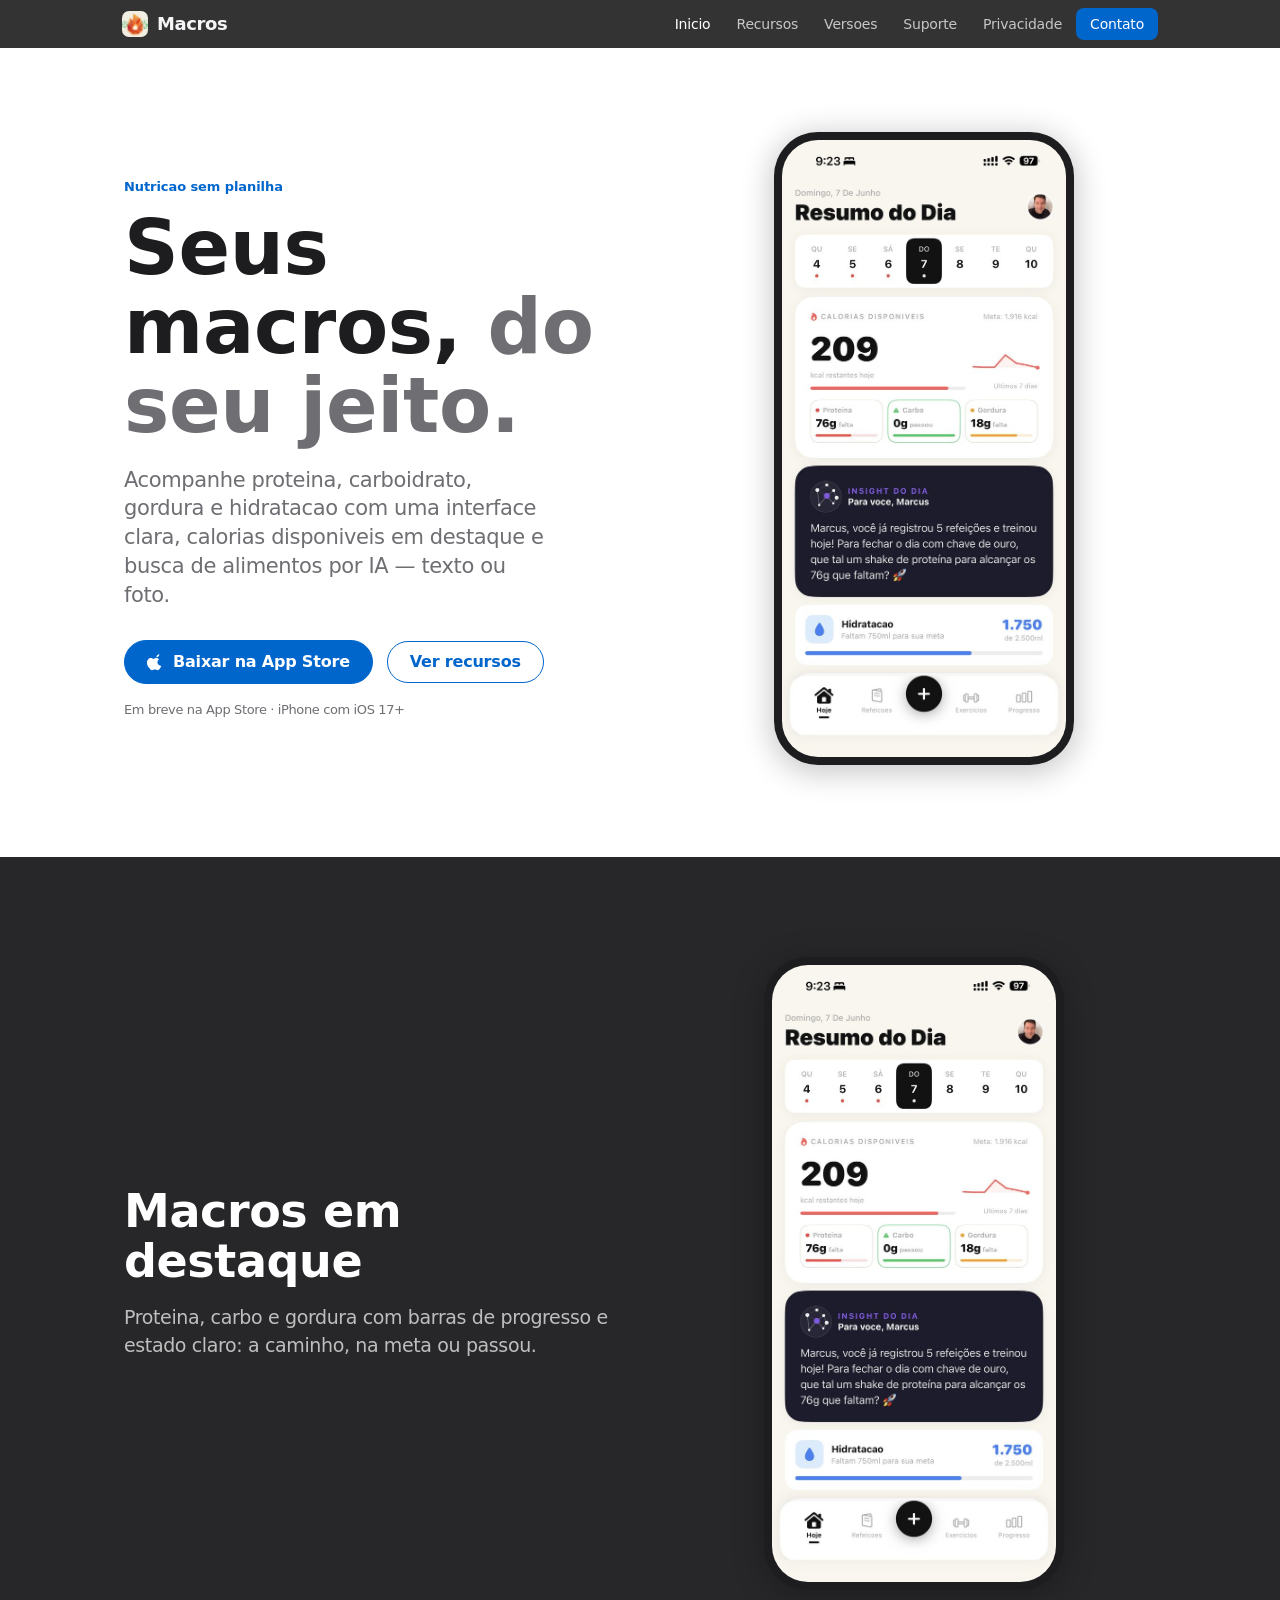
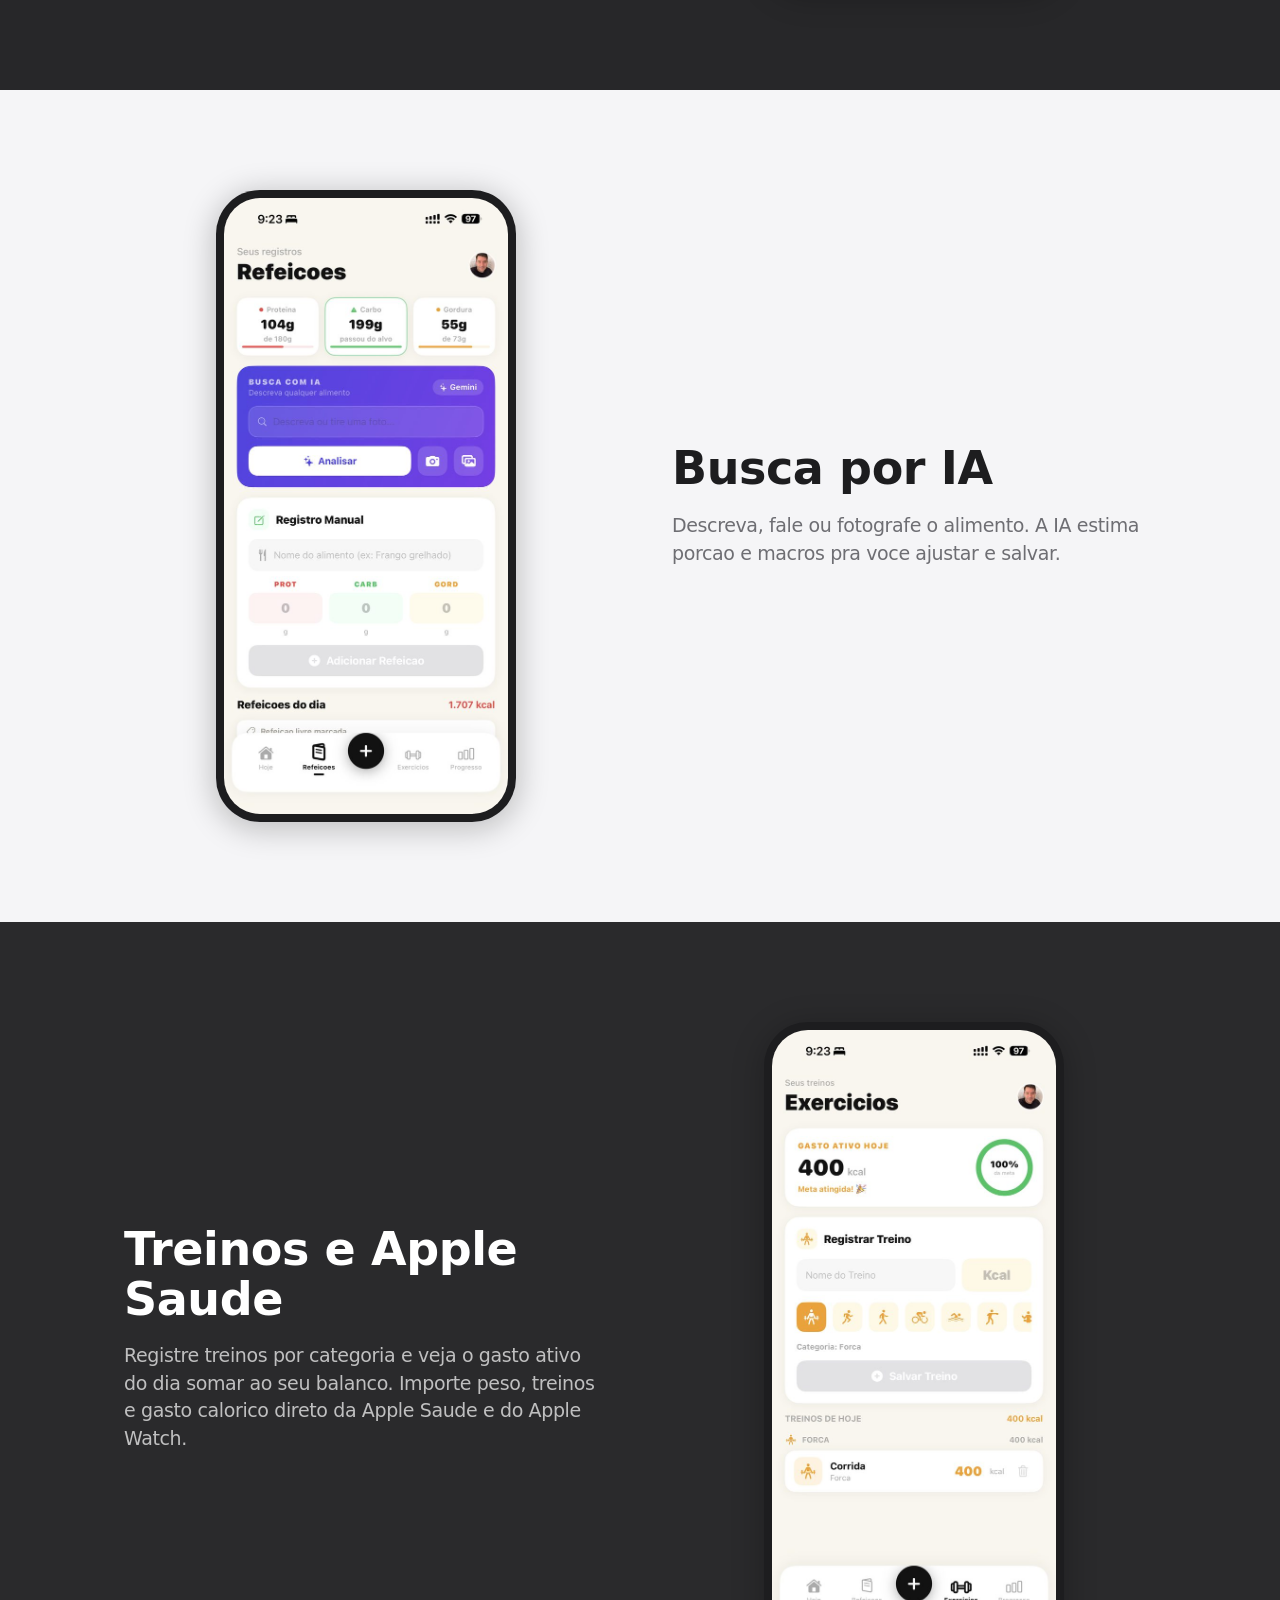
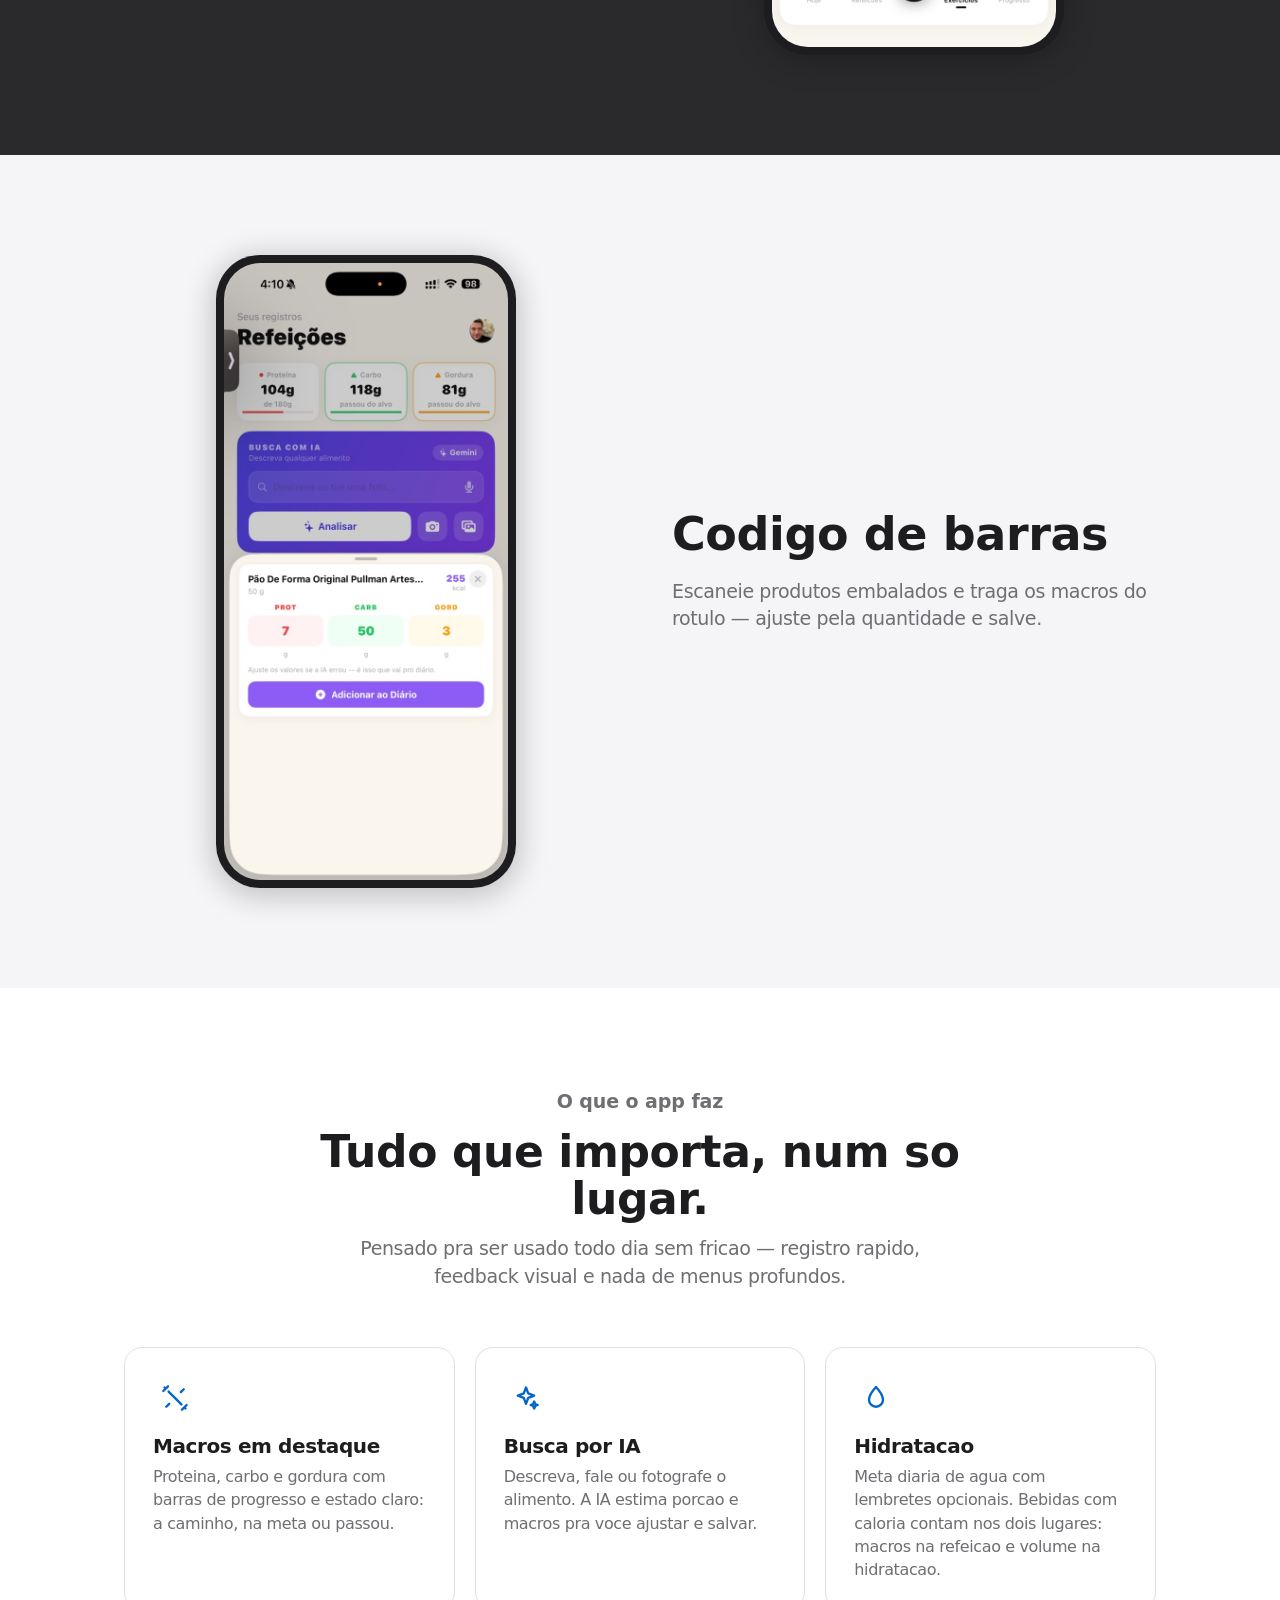
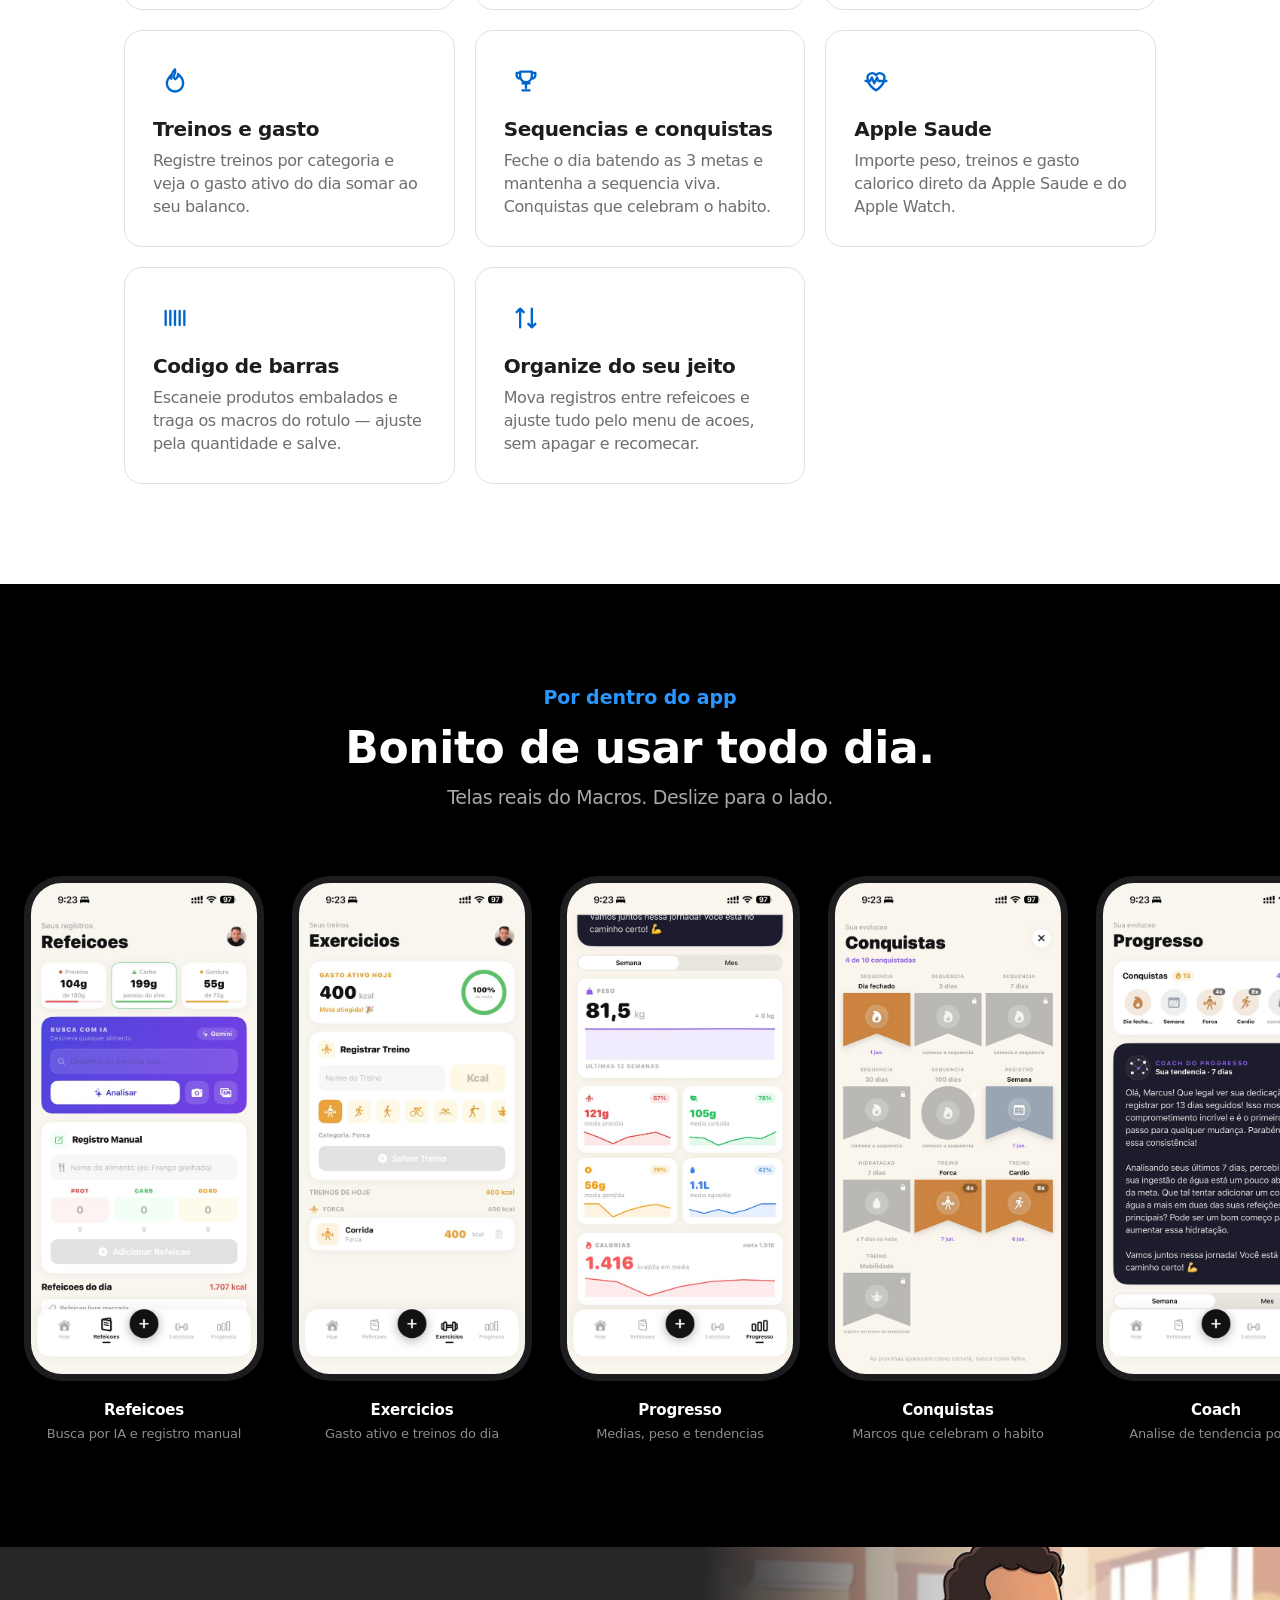
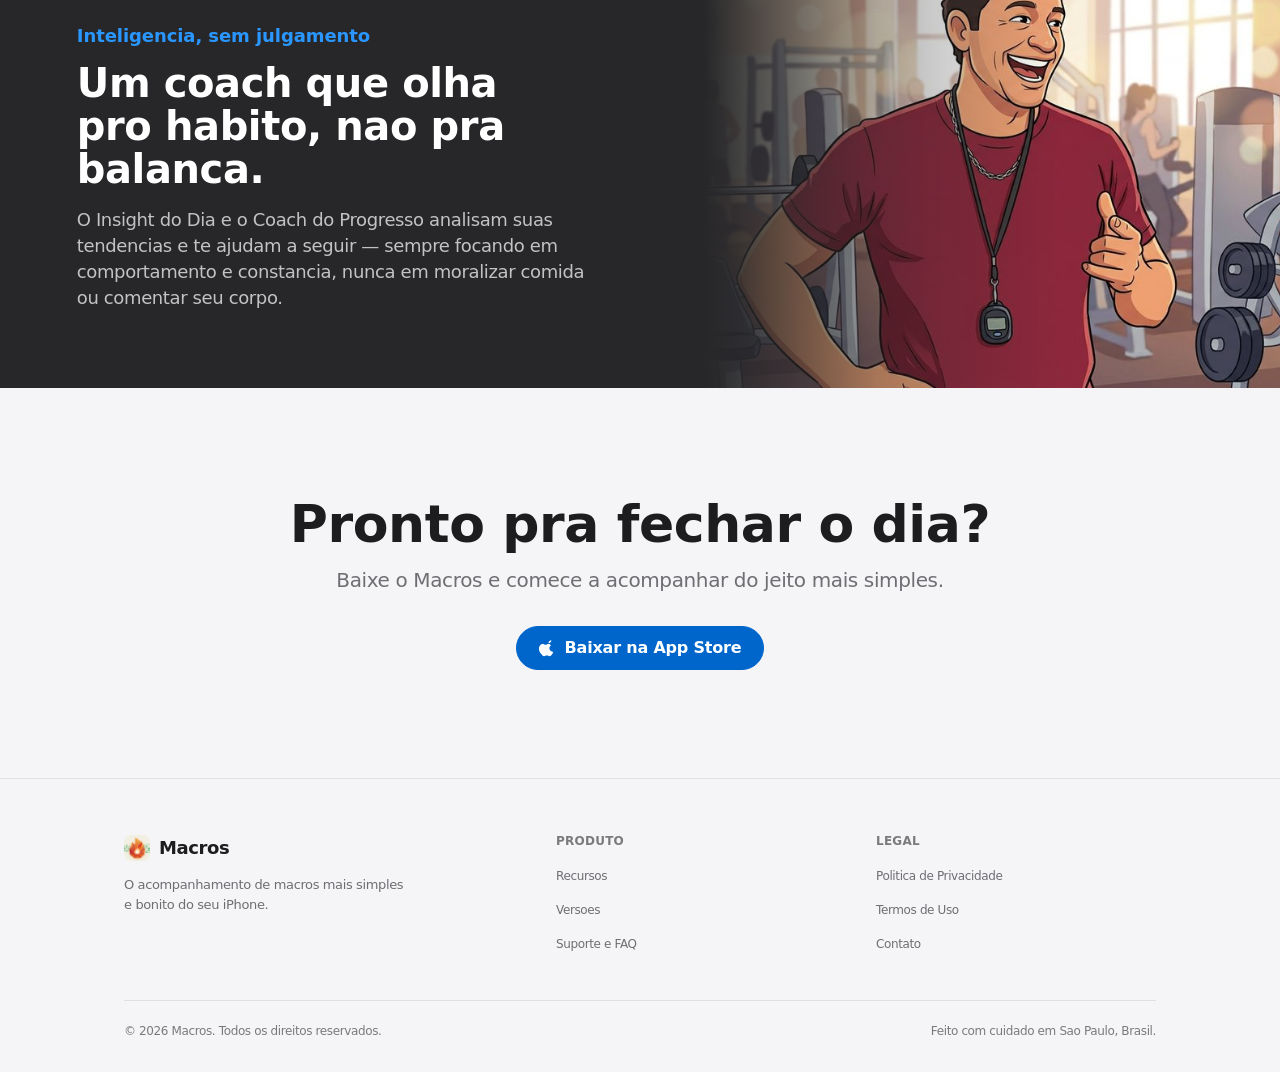
==== commit ba830dc0: "site: adiciona as features novas (voz, codigo de barras, bebidas, mover) index (Recursos): "Busca po" ====
--- a/index.html
+++ b/index.html
@@ -69,7 +69,7 @@
     <div class="wrap split reverse">
       <div class="split-copy">
         <h2>Busca por IA</h2>
-        <p>Digite o alimento ou tire uma foto. A IA estima porcao e macros pra voce ajustar e salvar.</p>
+        <p>Descreva, fale ou fotografe o alimento. A IA estima porcao e macros pra voce ajustar e salvar.</p>
       </div>
       <div class="split-media">
         <div class="device"><img src="assets/screen-refeicoes.jpg" alt="Tela de refeicoes com busca por IA" loading="lazy"></div>
@@ -90,7 +90,20 @@
     </div>
   </section>
 
-  <!-- 5. Recursos (grade de 6 cards) -->
+  <!-- Codigo de barras (destaque) -->
+  <section class="tile tile-parchment reveal">
+    <div class="wrap split reverse">
+      <div class="split-copy">
+        <h2>Codigo de barras</h2>
+        <p>Escaneie produtos embalados e traga os macros do rotulo — ajuste pela quantidade e salve.</p>
+      </div>
+      <div class="split-media">
+        <div class="device"><img src="assets/screen-barcode.jpg" alt="Leitura de codigo de barras trazendo os macros de um produto embalado" loading="lazy"></div>
+      </div>
+    </div>
+  </section>
+
+  <!-- Recursos (grade de recursos) -->
   <section class="tile tile-white" id="recursos">
     <div class="wrap">
       <div class="section-head reveal">
@@ -108,12 +121,12 @@
         <div class="feature reveal">
           <div class="ic i"><svg viewBox="0 0 24 24" fill="none" stroke="currentColor" stroke-width="2" stroke-linecap="round" stroke-linejoin="round"><path d="M12 3l1.9 5.1L19 10l-5.1 1.9L12 17l-1.9-5.1L5 10l5.1-1.9zM19 15l.9 2.1L22 18l-2.1.9L19 21l-.9-2.1L16 18l2.1-.9z"/></svg></div>
           <h3>Busca por IA</h3>
-          <p>Digite o alimento ou tire uma foto. A IA estima porcao e macros pra voce ajustar e salvar.</p>
+          <p>Descreva, fale ou fotografe o alimento. A IA estima porcao e macros pra voce ajustar e salvar.</p>
         </div>
         <div class="feature reveal">
           <div class="ic w"><svg viewBox="0 0 24 24" fill="none" stroke="currentColor" stroke-width="2" stroke-linecap="round" stroke-linejoin="round"><path d="M12 2.5s6 6.5 6 11a6 6 0 0 1-12 0c0-4.5 6-11 6-11z"/></svg></div>
           <h3>Hidratacao</h3>
-          <p>Meta diaria de agua com lembretes opcionais e registro em um toque.</p>
+          <p>Meta diaria de agua com lembretes opcionais. Bebidas com caloria contam nos dois lugares: macros na refeicao e volume na hidratacao.</p>
         </div>
         <div class="feature reveal">
           <div class="ic f"><svg viewBox="0 0 24 24" fill="none" stroke="currentColor" stroke-width="2" stroke-linecap="round" stroke-linejoin="round"><path d="M12 2c1 3-1 4-1 6 0 1.5 1 2.5 1 2.5S15 9 14.5 6C17 8 19 11 19 14a7 7 0 0 1-14 0c0-3 2-5 3.5-7C8 9 9 10 9 10s-1-5 3-8z"/></svg></div>
@@ -129,6 +142,16 @@
           <div class="ic h"><svg viewBox="0 0 24 24" fill="none" stroke="currentColor" stroke-width="2" stroke-linecap="round" stroke-linejoin="round"><path d="M12 20s-7-4.3-7-9.3A4 4 0 0 1 12 7a4 4 0 0 1 7 3.7c0 5-7 9.3-7 9.3z"/><path d="M3 12h4l1.5-3 2 5L13 9l1 3h7"/></svg></div>
           <h3>Apple Saude</h3>
           <p>Importe peso, treinos e gasto calorico direto da Apple Saude e do Apple Watch.</p>
+        </div>
+        <div class="feature reveal">
+          <div class="ic"><svg viewBox="0 0 24 24" fill="none" stroke="currentColor" stroke-width="2" stroke-linecap="round" stroke-linejoin="round"><path d="M4 6v12M8 6v12M12 6v12M16 6v12M20 6v12"/></svg></div>
+          <h3>Codigo de barras</h3>
+          <p>Escaneie produtos embalados e traga os macros do rotulo — ajuste pela quantidade e salve.</p>
+        </div>
+        <div class="feature reveal">
+          <div class="ic"><svg viewBox="0 0 24 24" fill="none" stroke="currentColor" stroke-width="2" stroke-linecap="round" stroke-linejoin="round"><path d="M7 4v16M4 7l3-3 3 3M17 20V4M14 17l3 3 3-3"/></svg></div>
+          <h3>Organize do seu jeito</h3>
+          <p>Mova registros entre refeicoes e ajuste tudo pelo menu de acoes, sem apagar e recomecar.</p>
         </div>
       </div>
     </div>
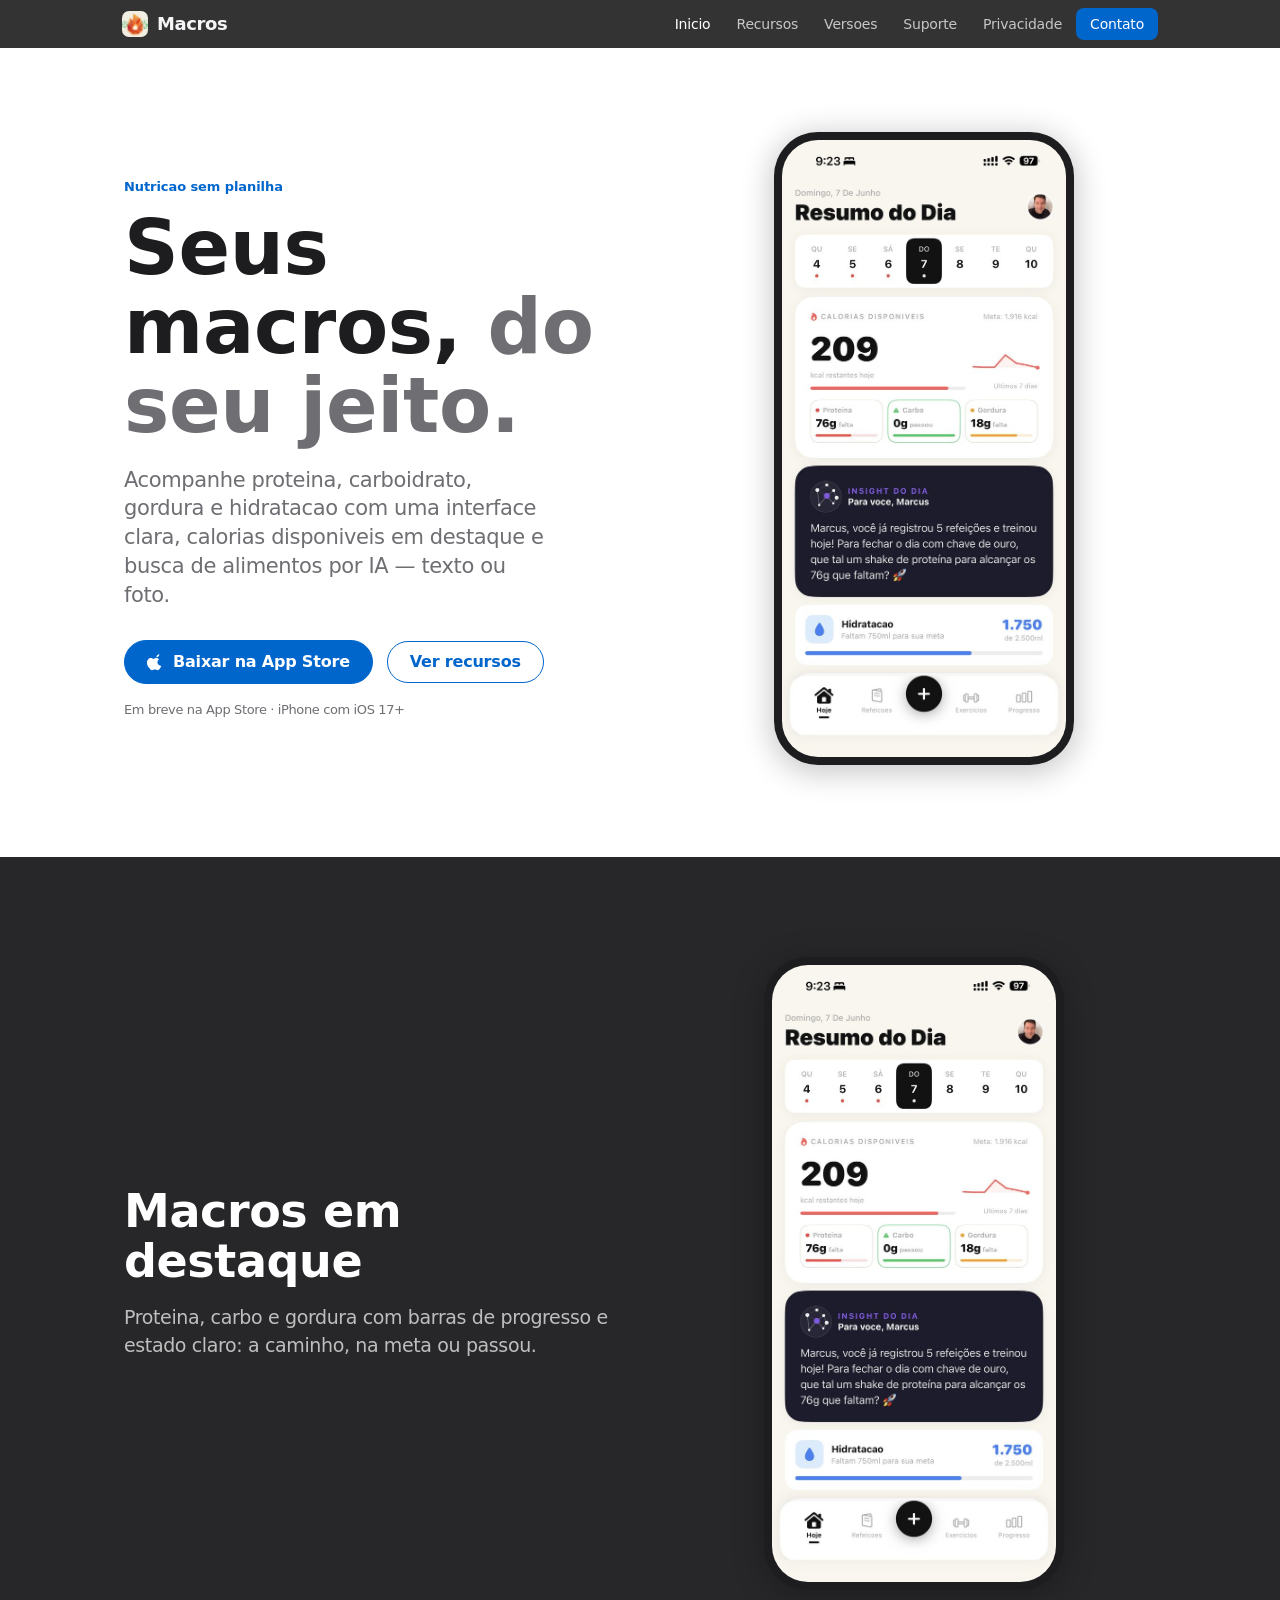
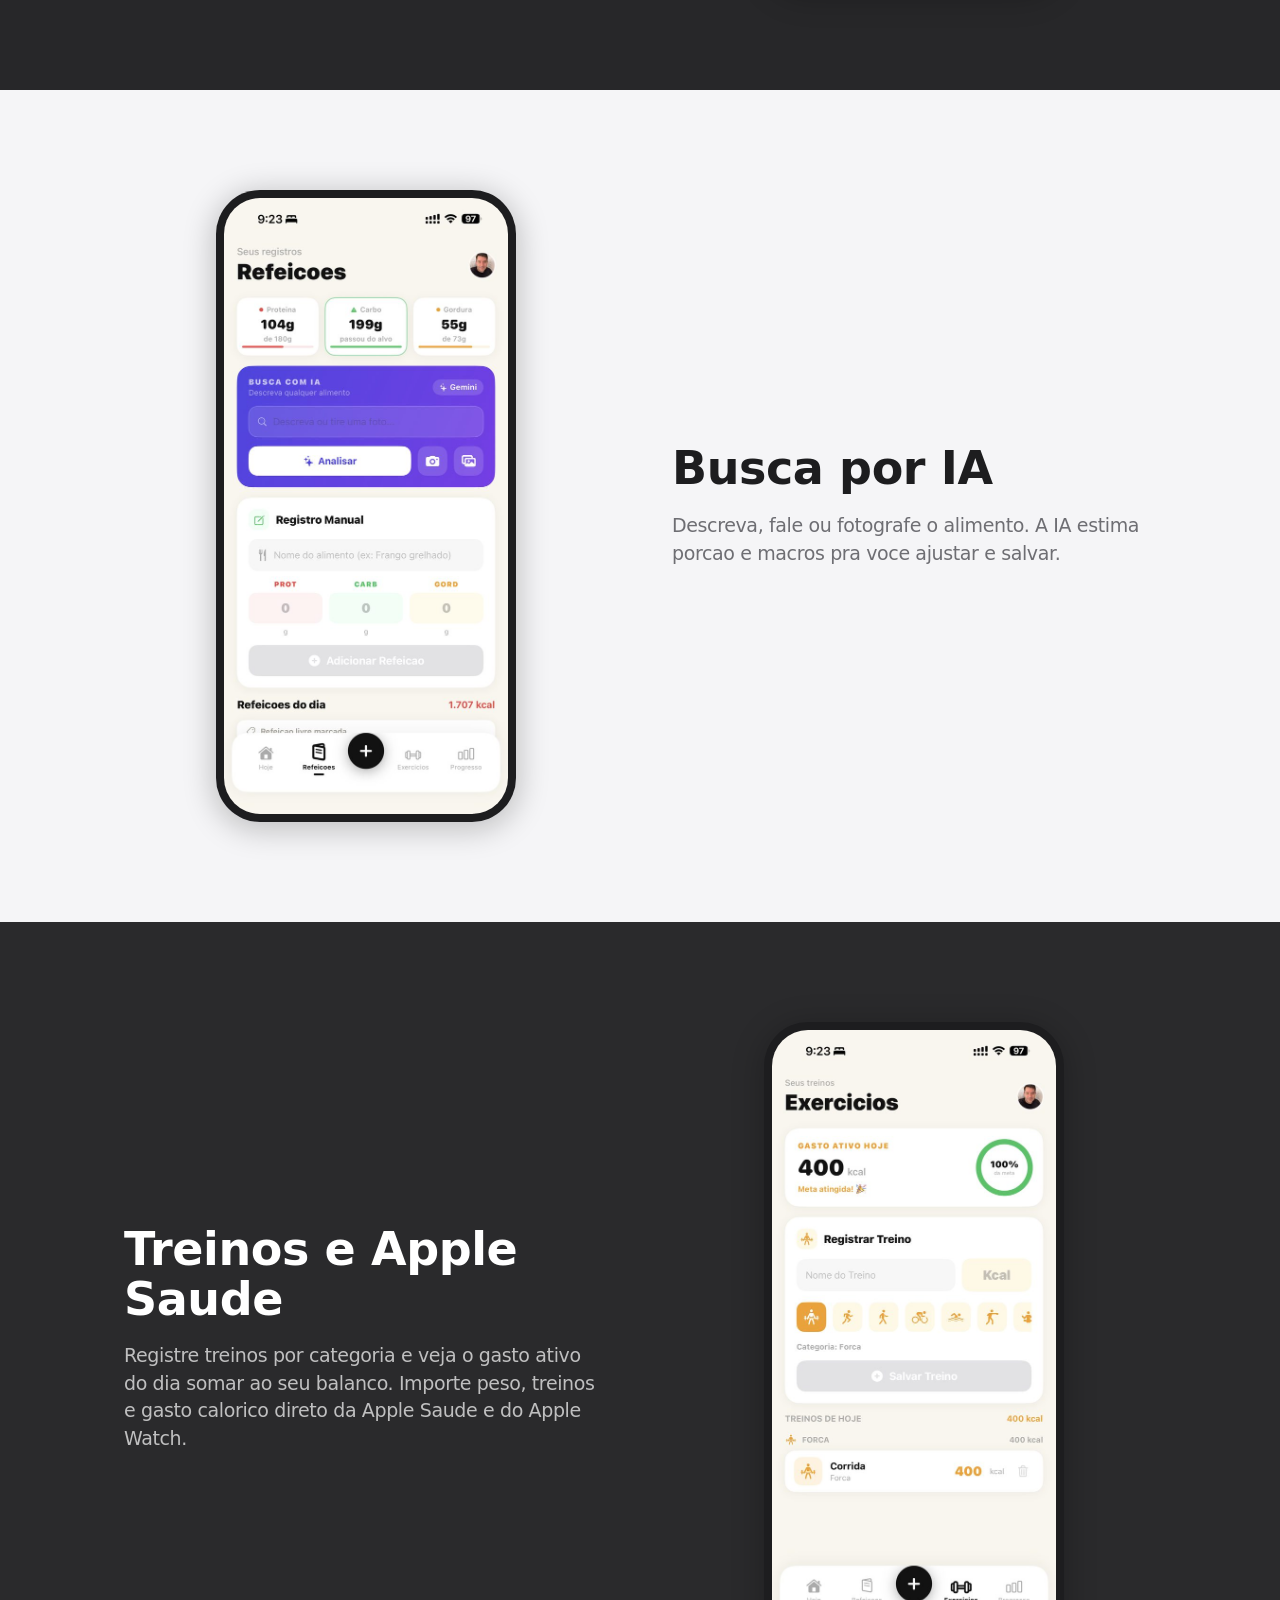
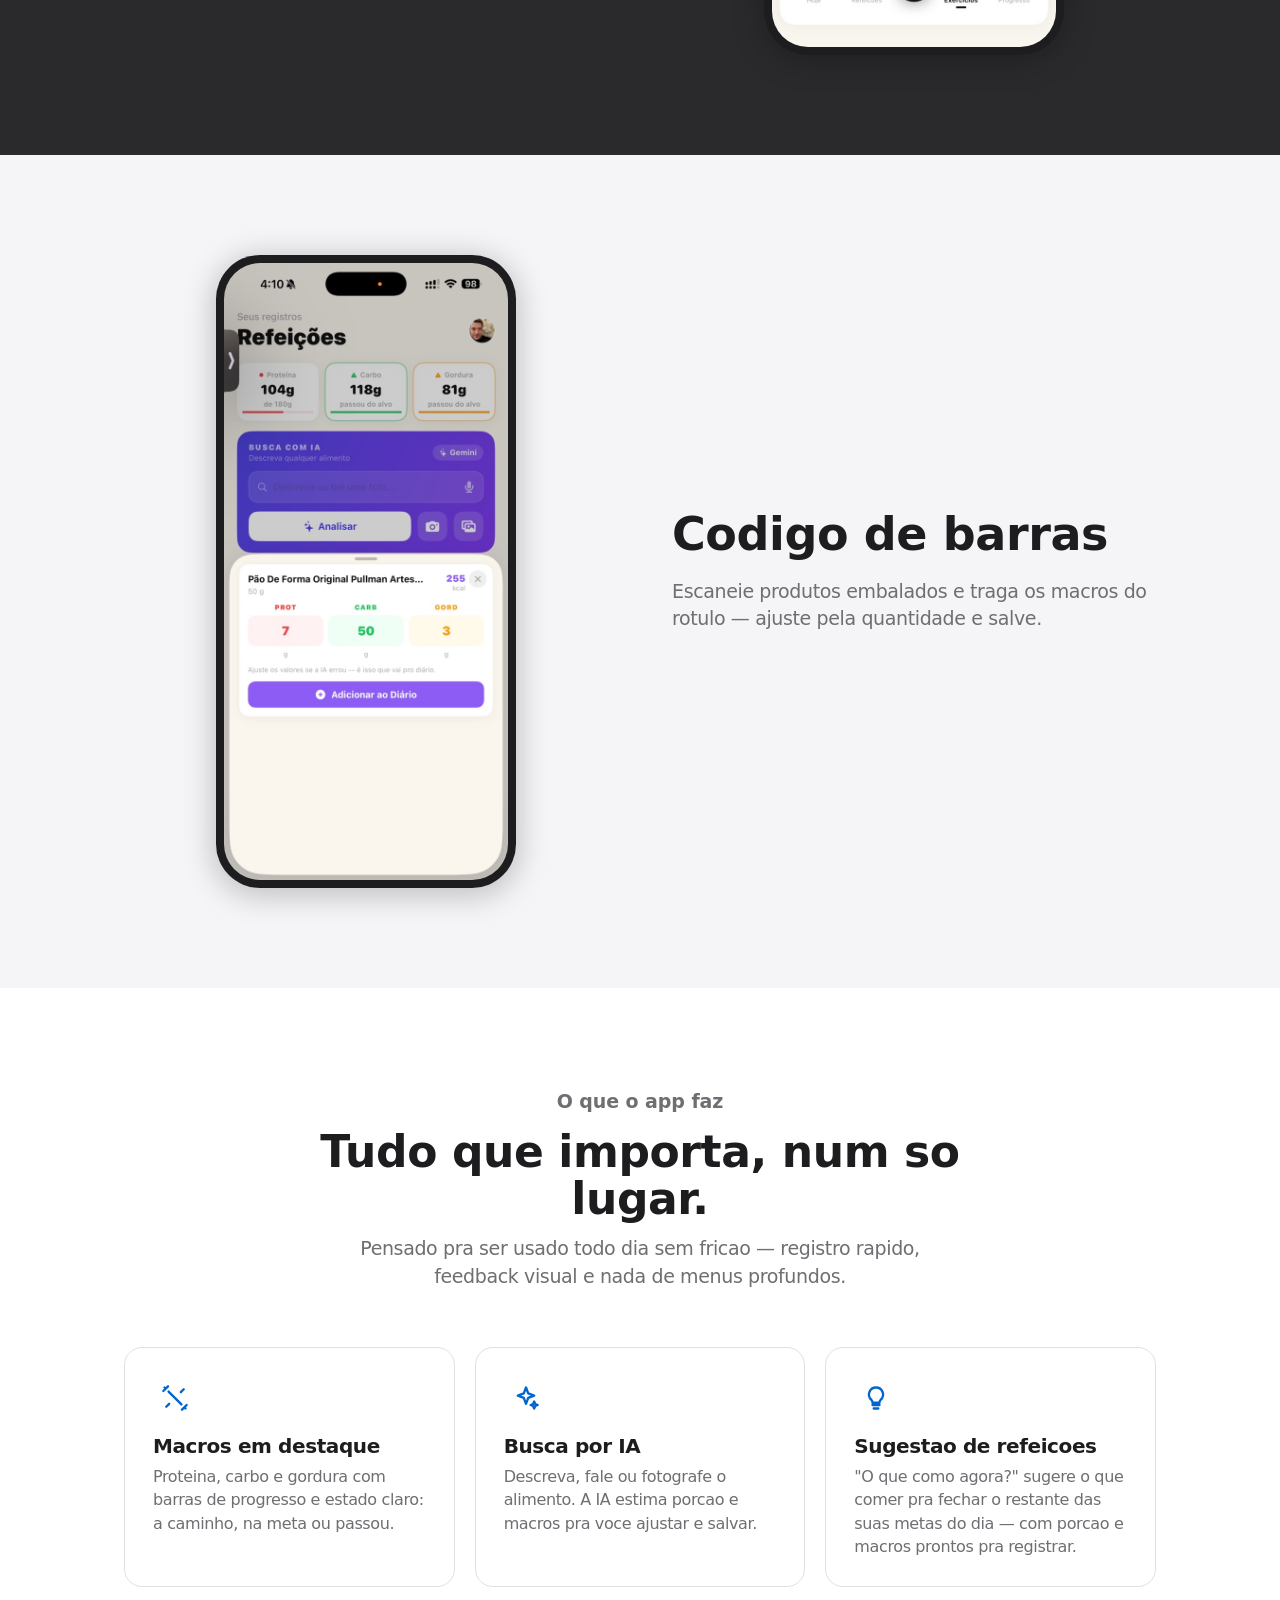
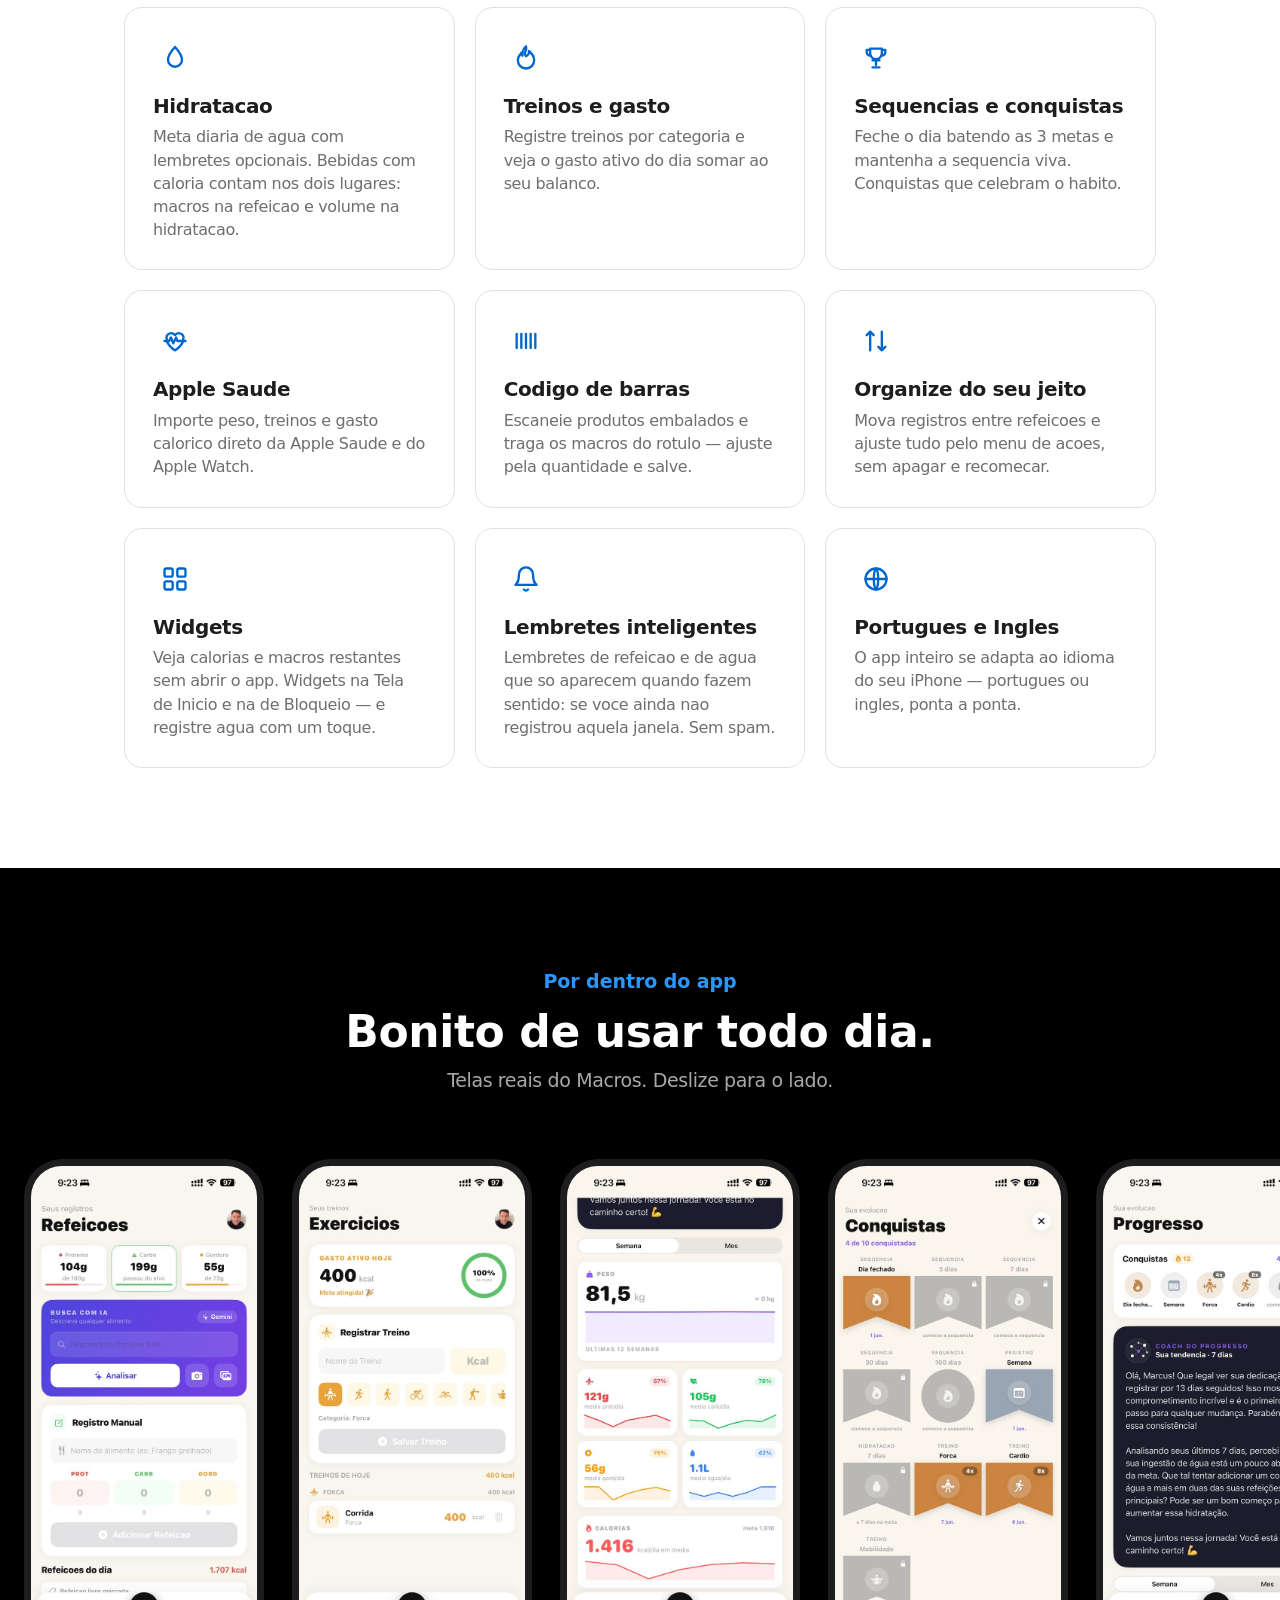
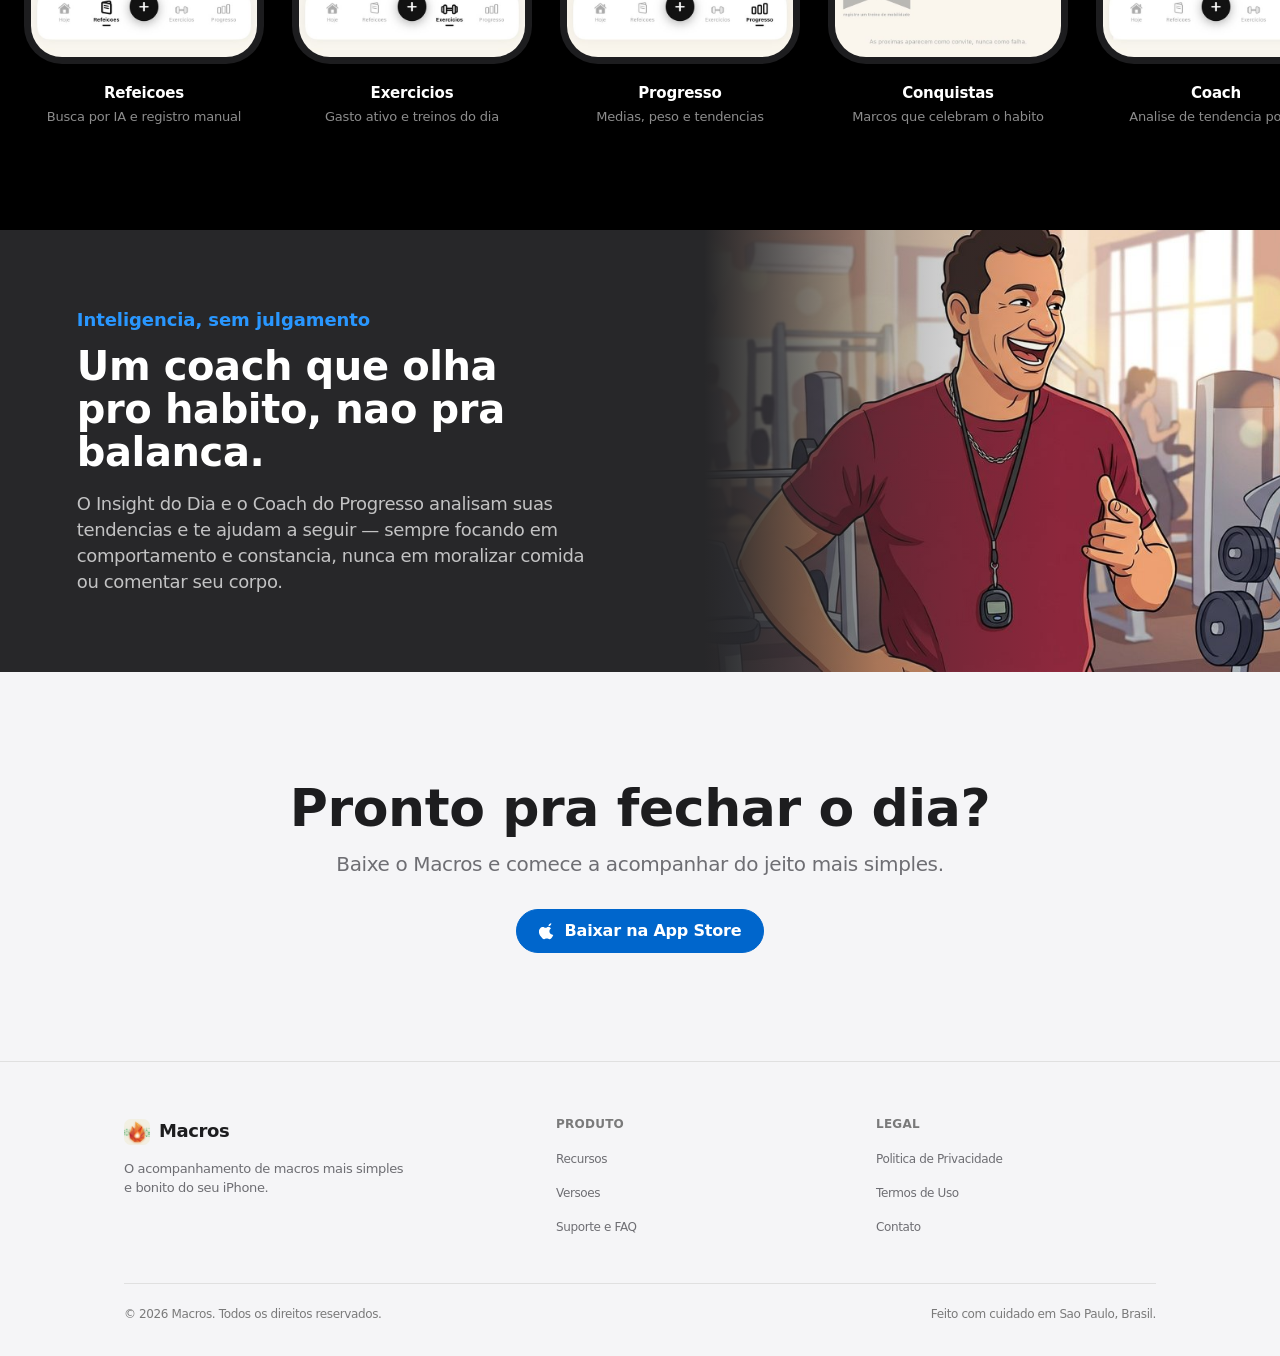
==== commit 0b35bab6: "site: adiciona features novas na grade (sugestao, widgets, lembretes, i18n) 4 cards novos em Recurso" ====
--- a/index.html
+++ b/index.html
@@ -124,6 +124,11 @@
           <p>Descreva, fale ou fotografe o alimento. A IA estima porcao e macros pra voce ajustar e salvar.</p>
         </div>
         <div class="feature reveal">
+          <div class="ic"><svg viewBox="0 0 24 24" fill="none" stroke="currentColor" stroke-width="2" stroke-linecap="round" stroke-linejoin="round"><path d="M9 18h6M10 21h4M12 3a6 6 0 0 0-4 10.5c.7.7 1 1.6 1 2.5h6c0-.9.3-1.8 1-2.5A6 6 0 0 0 12 3z"/></svg></div>
+          <h3>Sugestao de refeicoes</h3>
+          <p>"O que como agora?" sugere o que comer pra fechar o restante das suas metas do dia — com porcao e macros prontos pra registrar.</p>
+        </div>
+        <div class="feature reveal">
           <div class="ic w"><svg viewBox="0 0 24 24" fill="none" stroke="currentColor" stroke-width="2" stroke-linecap="round" stroke-linejoin="round"><path d="M12 2.5s6 6.5 6 11a6 6 0 0 1-12 0c0-4.5 6-11 6-11z"/></svg></div>
           <h3>Hidratacao</h3>
           <p>Meta diaria de agua com lembretes opcionais. Bebidas com caloria contam nos dois lugares: macros na refeicao e volume na hidratacao.</p>
@@ -152,6 +157,21 @@
           <div class="ic"><svg viewBox="0 0 24 24" fill="none" stroke="currentColor" stroke-width="2" stroke-linecap="round" stroke-linejoin="round"><path d="M7 4v16M4 7l3-3 3 3M17 20V4M14 17l3 3 3-3"/></svg></div>
           <h3>Organize do seu jeito</h3>
           <p>Mova registros entre refeicoes e ajuste tudo pelo menu de acoes, sem apagar e recomecar.</p>
+        </div>
+        <div class="feature reveal">
+          <div class="ic"><svg viewBox="0 0 24 24" fill="none" stroke="currentColor" stroke-width="2" stroke-linecap="round" stroke-linejoin="round"><rect x="3" y="3" width="7" height="7" rx="1.5"/><rect x="14" y="3" width="7" height="7" rx="1.5"/><rect x="3" y="14" width="7" height="7" rx="1.5"/><rect x="14" y="14" width="7" height="7" rx="1.5"/></svg></div>
+          <h3>Widgets</h3>
+          <p>Veja calorias e macros restantes sem abrir o app. Widgets na Tela de Inicio e na de Bloqueio — e registre agua com um toque.</p>
+        </div>
+        <div class="feature reveal">
+          <div class="ic"><svg viewBox="0 0 24 24" fill="none" stroke="currentColor" stroke-width="2" stroke-linecap="round" stroke-linejoin="round"><path d="M18 8a6 6 0 0 0-12 0c0 7-3 9-3 9h18s-3-2-3-9M13.7 21a2 2 0 0 1-3.4 0"/></svg></div>
+          <h3>Lembretes inteligentes</h3>
+          <p>Lembretes de refeicao e de agua que so aparecem quando fazem sentido: se voce ainda nao registrou aquela janela. Sem spam.</p>
+        </div>
+        <div class="feature reveal">
+          <div class="ic"><svg viewBox="0 0 24 24" fill="none" stroke="currentColor" stroke-width="2" stroke-linecap="round" stroke-linejoin="round"><circle cx="12" cy="12" r="9"/><path d="M3 12h18M12 3c2.5 2.7 2.5 15.3 0 18M12 3c-2.5 2.7-2.5 15.3 0 18"/></svg></div>
+          <h3>Portugues e Ingles</h3>
+          <p>O app inteiro se adapta ao idioma do seu iPhone — portugues ou ingles, ponta a ponta.</p>
         </div>
       </div>
     </div>
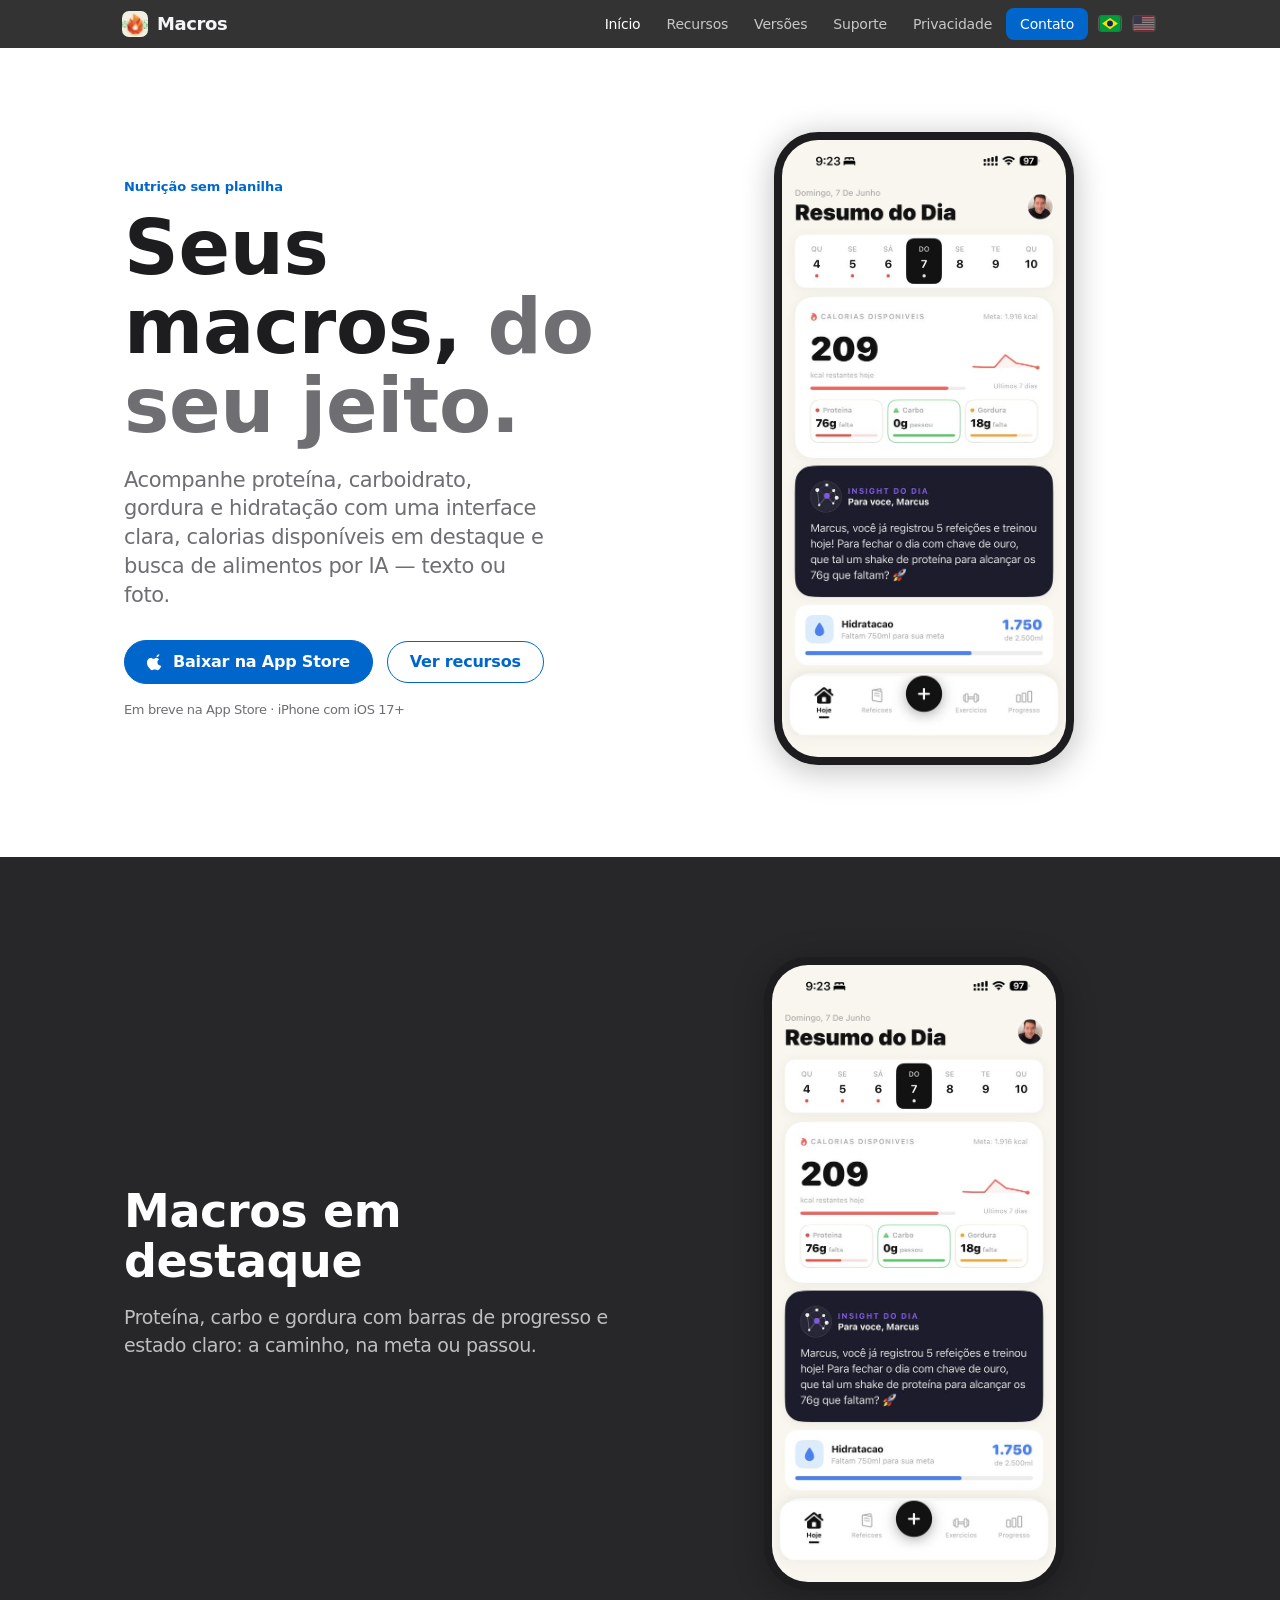
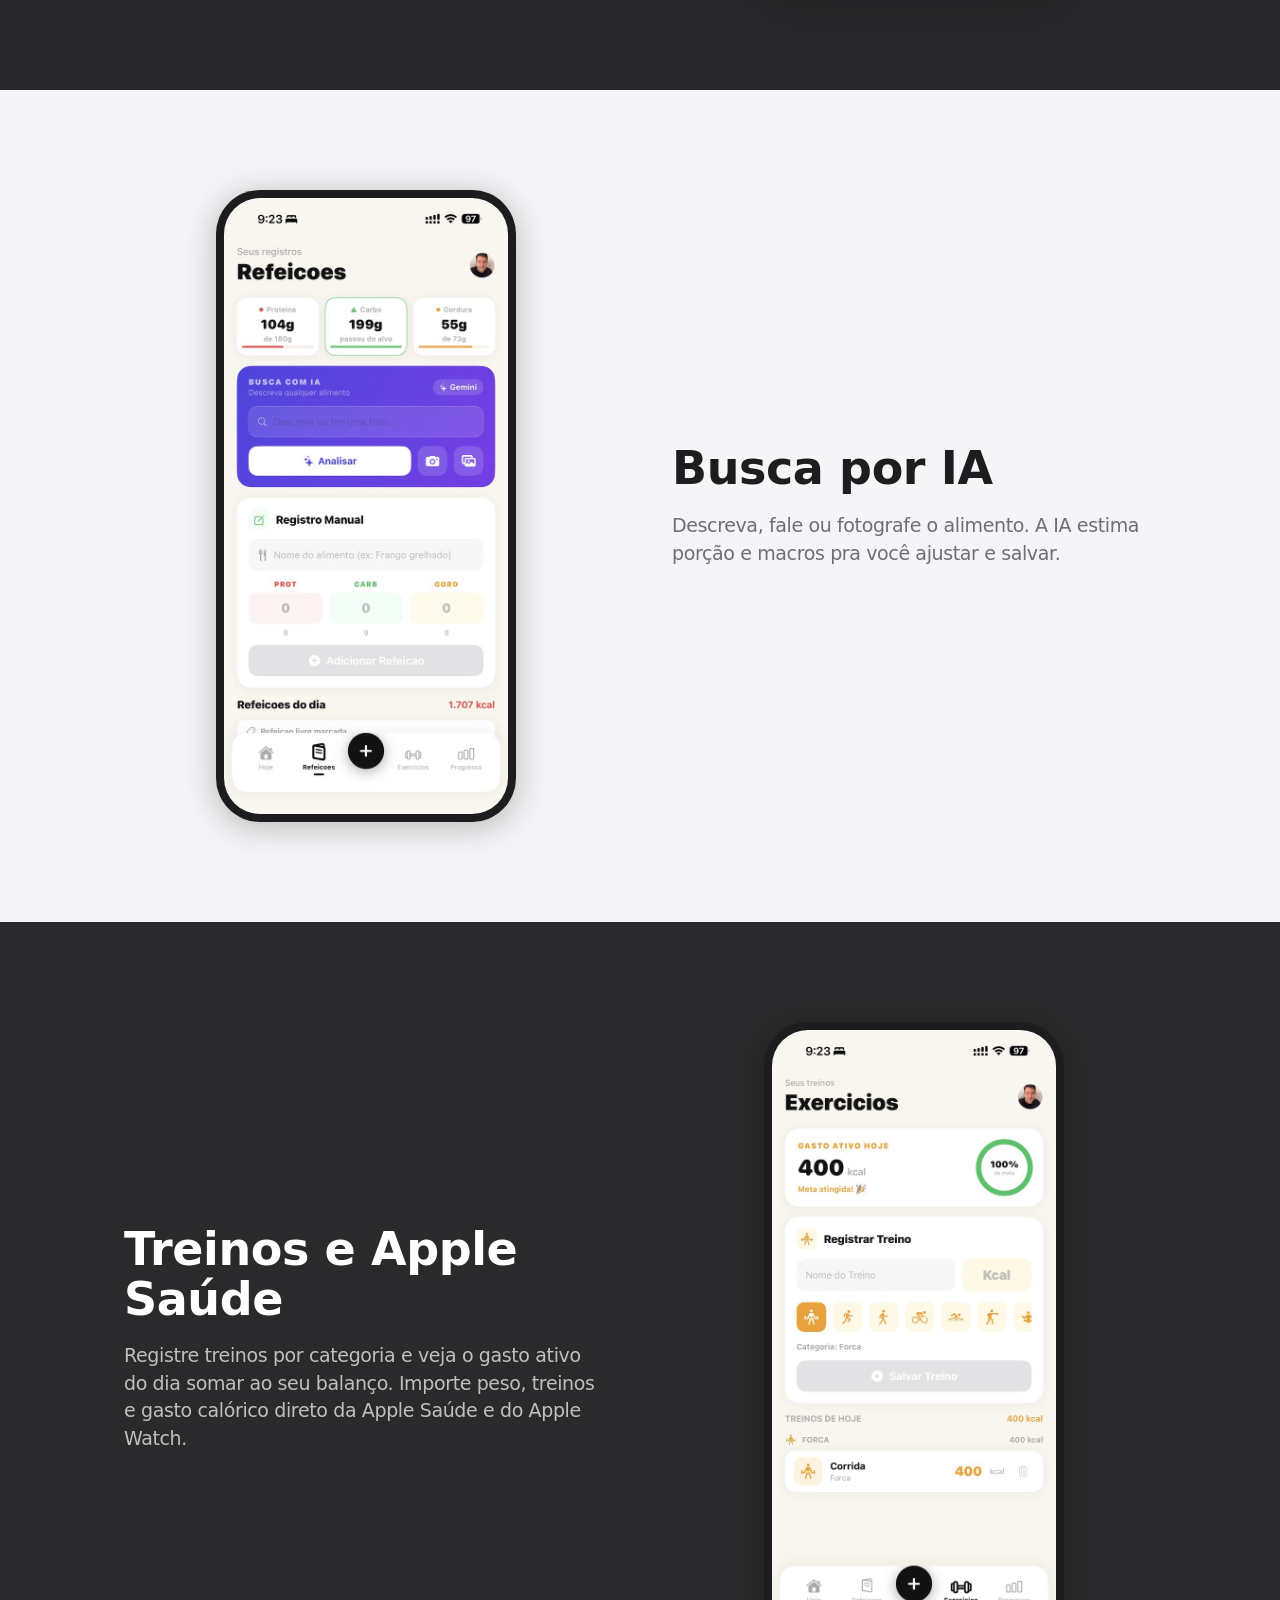
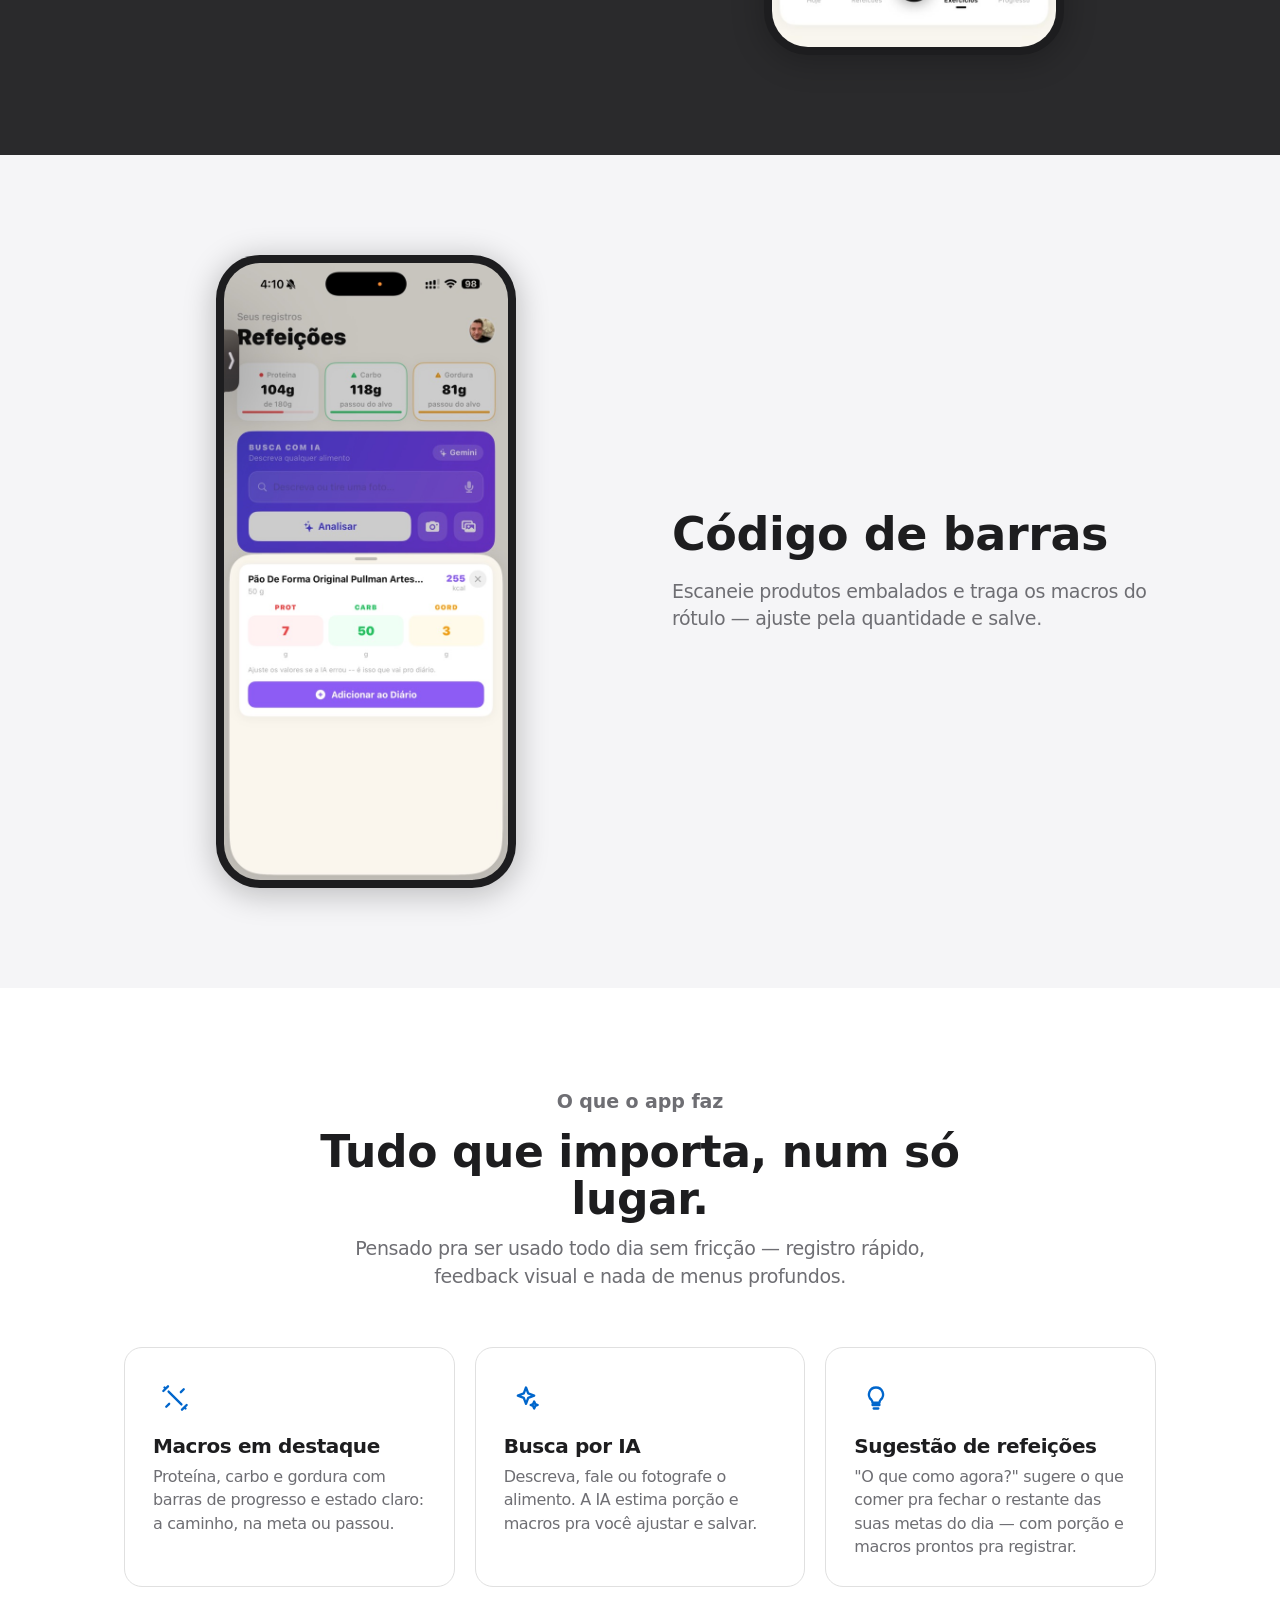
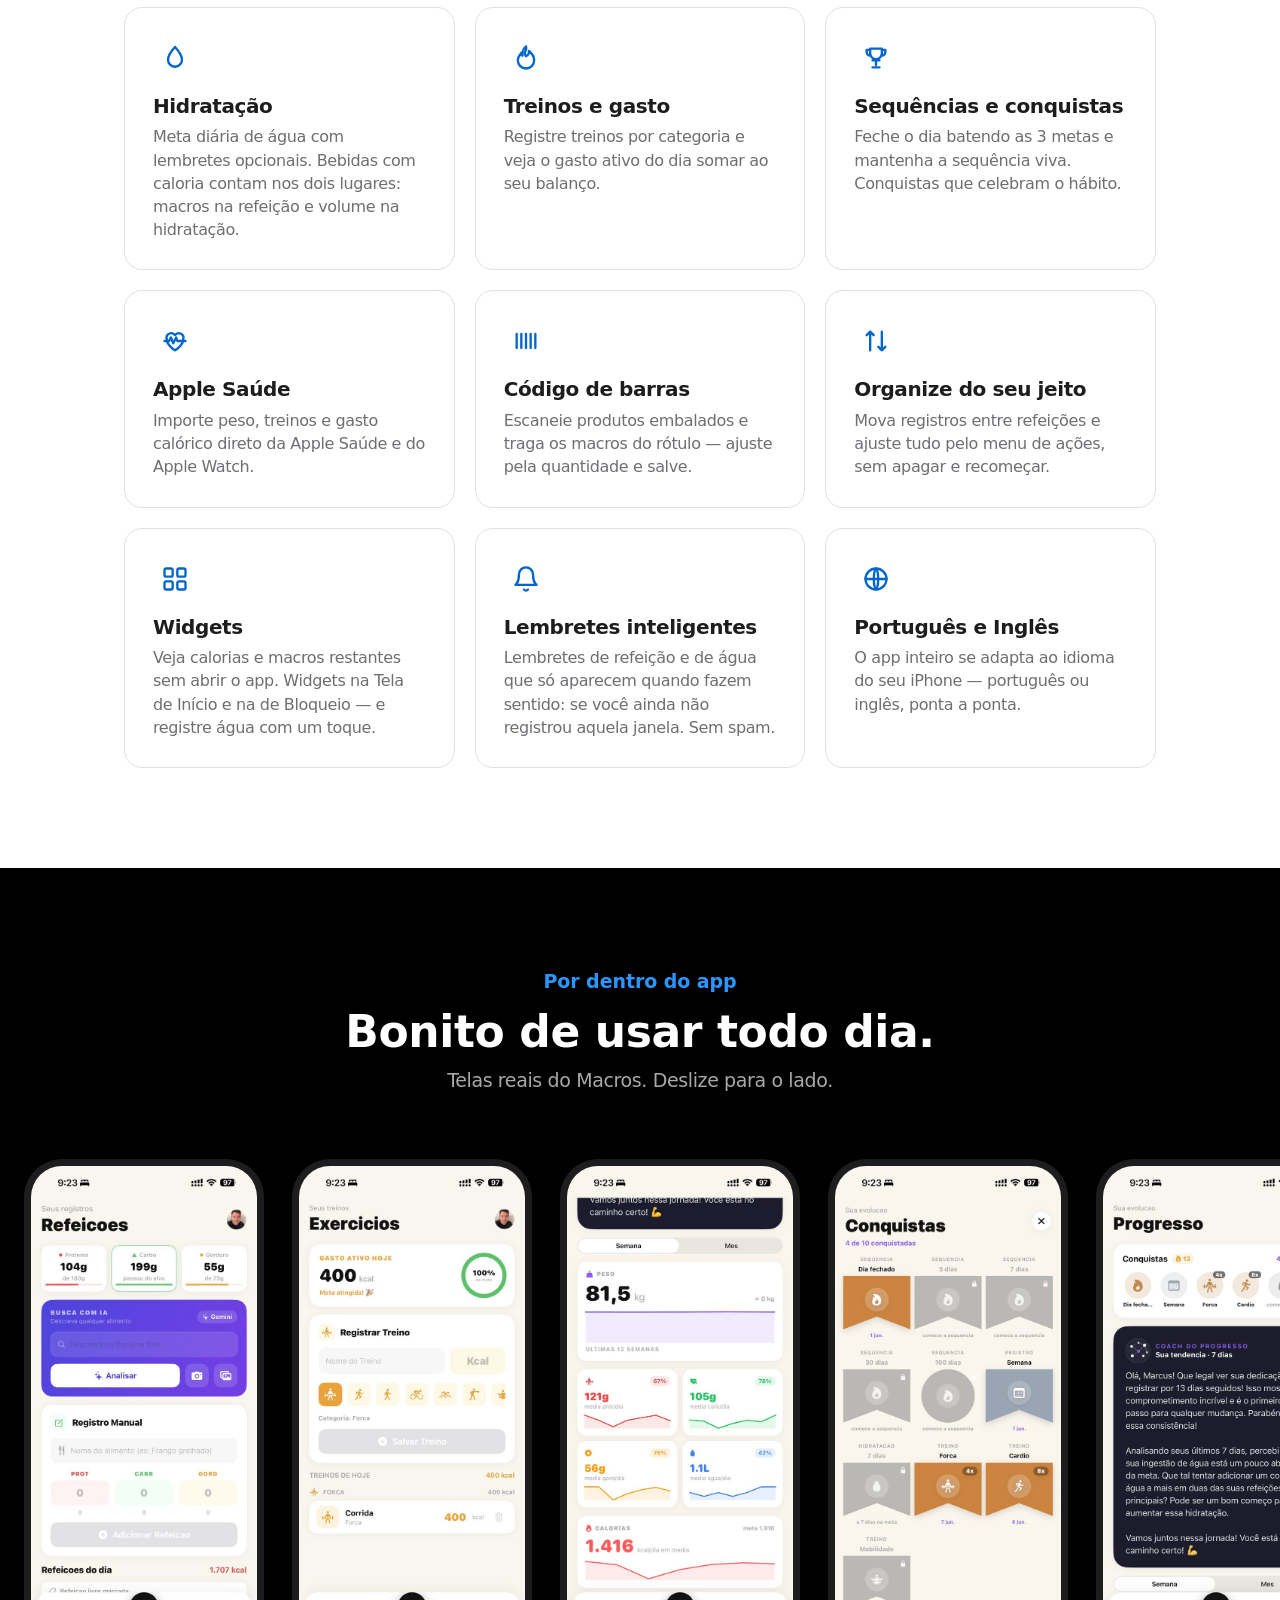
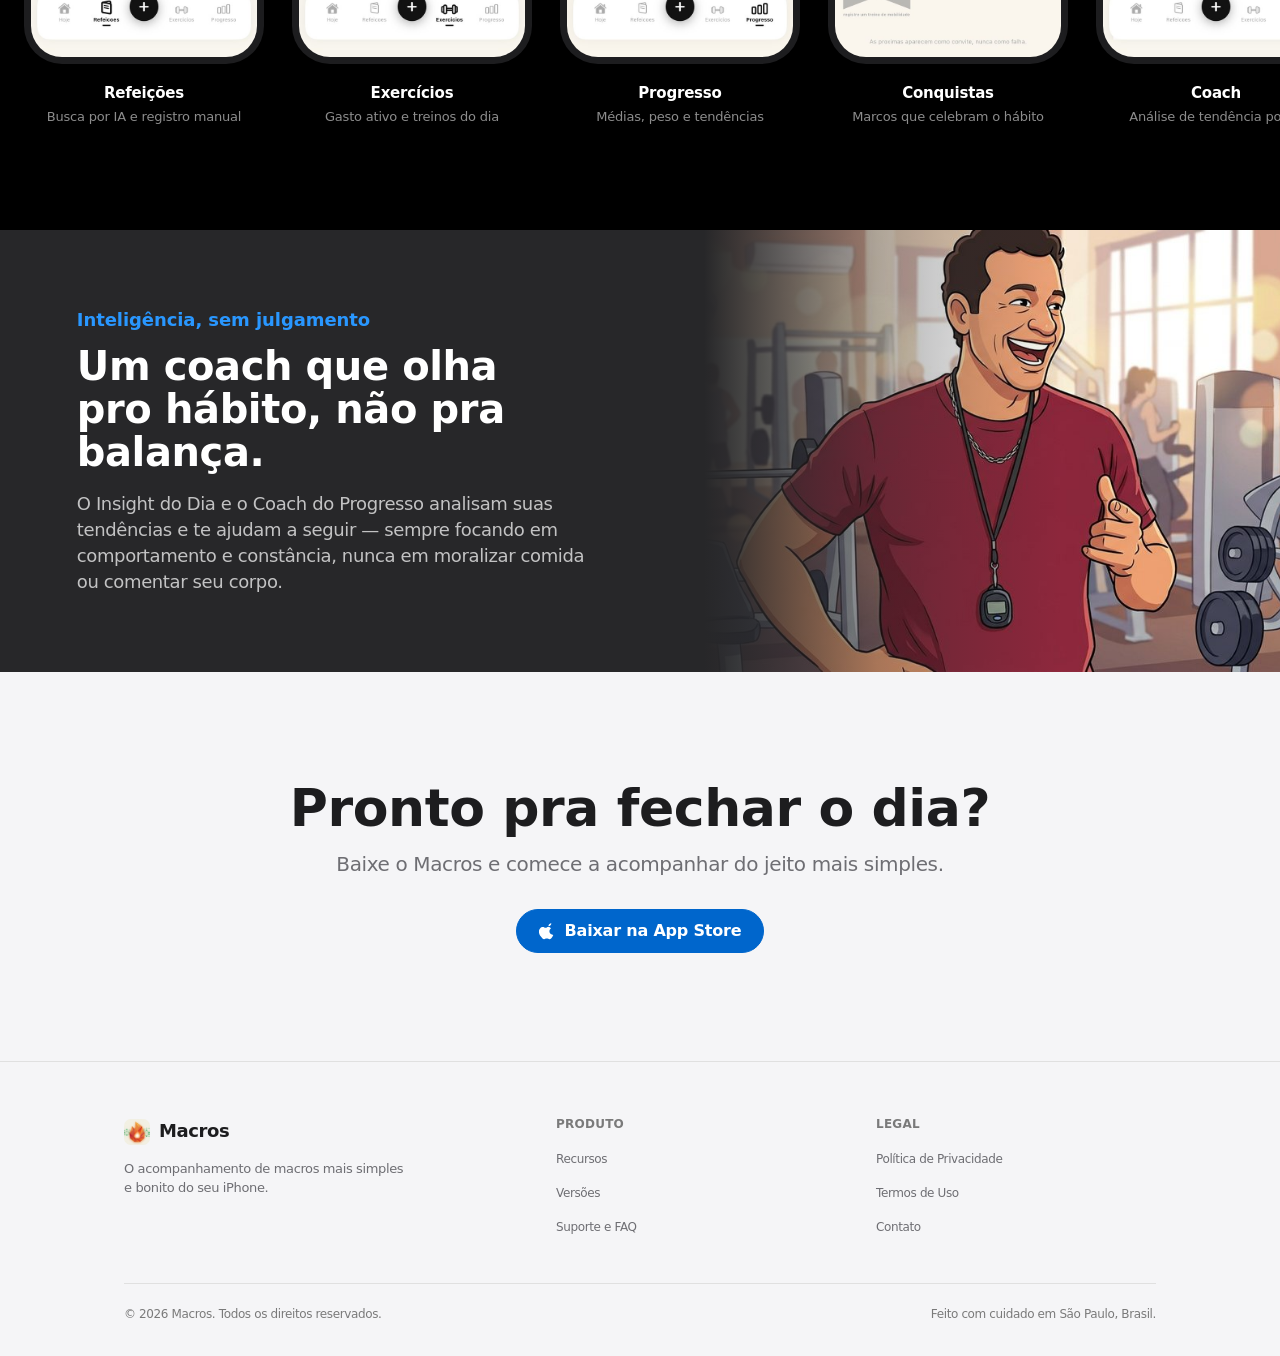
==== commit 5923fd46: "site: versao em ingles (/en/) + seletor de bandeiras + acentos no PT - /en/: 6 paginas traduzidas (l" ====
--- a/index.html
+++ b/index.html
@@ -4,7 +4,7 @@
   <meta charset="UTF-8">
   <meta name="viewport" content="width=device-width, initial-scale=1.0">
   <title>Macros — Controle de macros, simples e bonito</title>
-  <meta name="description" content="Macros e o app que torna o acompanhamento de proteina, carboidrato, gordura e hidratacao simples, visual e inteligente.">
+  <meta name="description" content="Macros é o app que torna o acompanhamento de proteína, carboidrato, gordura e hidratação simples, visual e inteligente.">
   <link rel="icon" href="assets/icon-180.png">
   <link rel="apple-touch-icon" href="assets/icon-180.png">
   <link rel="stylesheet" href="styles.css">
@@ -16,12 +16,16 @@
       <a class="brand" href="index.html"><span class="logo-mark"><img src="assets/icon-64.png" alt="Macros"></span> Macros</a>
       <button class="nav-toggle" aria-label="Abrir menu"><span></span><span></span><span></span></button>
       <ul class="nav-links">
-        <li><a href="index.html" class="active">Inicio</a></li>
+        <li><a href="index.html" class="active">Início</a></li>
         <li><a href="index.html#recursos">Recursos</a></li>
-        <li><a href="versoes.html">Versoes</a></li>
+        <li><a href="versoes.html">Versões</a></li>
         <li><a href="suporte.html">Suporte</a></li>
         <li><a href="privacidade.html">Privacidade</a></li>
         <li><a href="contato.html" class="nav-cta">Contato</a></li>
+        <li class="lang-item"><span class="lang-switch">
+          <a href="index.html" class="lang active" aria-current="page" aria-label="Português" title="Português"><svg class="flag" viewBox="0 0 28 20" aria-hidden="true"><rect width="28" height="20" fill="#009c3b"/><path d="M14 2.5 24.5 10 14 17.5 3.5 10Z" fill="#ffdf00"/><circle cx="14" cy="10" r="3.9" fill="#002776"/></svg></a>
+          <a href="en/index.html" class="lang" aria-label="English" title="English"><svg class="flag" viewBox="0 0 28 20" aria-hidden="true"><rect width="28" height="20" fill="#fff"/><g fill="#b22234"><rect width="28" height="1.54"/><rect y="3.08" width="28" height="1.54"/><rect y="6.15" width="28" height="1.54"/><rect y="9.23" width="28" height="1.54"/><rect y="12.31" width="28" height="1.54"/><rect y="15.38" width="28" height="1.54"/><rect y="18.46" width="28" height="1.54"/></g><rect width="11.2" height="10.77" fill="#3c3b6e"/></svg></a>
+        </span></li>
       </ul>
     </div>
   </nav>
@@ -30,9 +34,9 @@
   <header class="hero">
     <div class="wrap hero-grid">
       <div class="hero-text">
-        <p class="eyebrow">Nutricao sem planilha</p>
+        <p class="eyebrow">Nutrição sem planilha</p>
         <h1>Seus macros, <span class="accent">do seu jeito.</span></h1>
-        <p class="lede">Acompanhe proteina, carboidrato, gordura e hidratacao com uma interface clara, calorias disponiveis em destaque e busca de alimentos por IA — texto ou foto.</p>
+        <p class="lede">Acompanhe proteína, carboidrato, gordura e hidratação com uma interface clara, calorias disponíveis em destaque e busca de alimentos por IA — texto ou foto.</p>
         <div class="hero-actions">
           <a class="btn btn-dark" href="#" aria-label="Baixar na App Store">
             <svg viewBox="0 0 24 24" fill="currentColor"><path d="M16.4 1.6c.1 1-.3 2-1 2.8-.7.8-1.8 1.4-2.8 1.3-.1-1 .4-2 1-2.7.8-.8 1.9-1.4 2.8-1.4zM19 17.3c-.5 1.1-.7 1.6-1.3 2.6-.9 1.4-2.1 3.1-3.7 3.1-1.4 0-1.7-.9-3.6-.9s-2.3.9-3.6.9c-1.6 0-2.8-1.6-3.7-3C-.7 16-1 11.2 1.4 8.6c1-1.2 2.4-1.9 3.8-1.9 1.5 0 2.4 1 3.6 1 1.2 0 1.9-1 3.6-1 1.3 0 2.6.7 3.6 1.9-3.1 1.7-2.6 6.2.4 7.7z"/></svg>
@@ -45,7 +49,7 @@
 
       <div class="hero-device">
         <div class="device">
-          <img src="assets/screen-home.jpg" alt="Tela inicial do Macros com calorias disponiveis e macros do dia" width="600" height="1303">
+          <img src="assets/screen-home.jpg" alt="Tela inicial do Macros com calorias disponíveis e macros do dia" width="600" height="1303">
         </div>
       </div>
     </div>
@@ -56,10 +60,10 @@
     <div class="wrap split">
       <div class="split-copy">
         <h2>Macros em destaque</h2>
-        <p>Proteina, carbo e gordura com barras de progresso e estado claro: a caminho, na meta ou passou.</p>
-      </div>
-      <div class="split-media">
-        <div class="device"><img src="assets/screen-home.jpg" alt="Tela inicial do Macros com calorias disponiveis e macros do dia" loading="lazy"></div>
+        <p>Proteína, carbo e gordura com barras de progresso e estado claro: a caminho, na meta ou passou.</p>
+      </div>
+      <div class="split-media">
+        <div class="device"><img src="assets/screen-home.jpg" alt="Tela inicial do Macros com calorias disponíveis e macros do dia" loading="lazy"></div>
       </div>
     </div>
   </section>
@@ -69,10 +73,10 @@
     <div class="wrap split reverse">
       <div class="split-copy">
         <h2>Busca por IA</h2>
-        <p>Descreva, fale ou fotografe o alimento. A IA estima porcao e macros pra voce ajustar e salvar.</p>
-      </div>
-      <div class="split-media">
-        <div class="device"><img src="assets/screen-refeicoes.jpg" alt="Tela de refeicoes com busca por IA" loading="lazy"></div>
+        <p>Descreva, fale ou fotografe o alimento. A IA estima porção e macros pra você ajustar e salvar.</p>
+      </div>
+      <div class="split-media">
+        <div class="device"><img src="assets/screen-refeicoes.jpg" alt="Tela de refeições com busca por IA" loading="lazy"></div>
       </div>
     </div>
   </section>
@@ -81,11 +85,11 @@
   <section class="tile tile-dark alt reveal">
     <div class="wrap split">
       <div class="split-copy">
-        <h2>Treinos e Apple Saude</h2>
-        <p>Registre treinos por categoria e veja o gasto ativo do dia somar ao seu balanco. Importe peso, treinos e gasto calorico direto da Apple Saude e do Apple Watch.</p>
-      </div>
-      <div class="split-media">
-        <div class="device"><img src="assets/screen-exercicios.jpg" alt="Tela de exercicios com gasto ativo" loading="lazy"></div>
+        <h2>Treinos e Apple Saúde</h2>
+        <p>Registre treinos por categoria e veja o gasto ativo do dia somar ao seu balanço. Importe peso, treinos e gasto calórico direto da Apple Saúde e do Apple Watch.</p>
+      </div>
+      <div class="split-media">
+        <div class="device"><img src="assets/screen-exercicios.jpg" alt="Tela de exercícios com gasto ativo" loading="lazy"></div>
       </div>
     </div>
   </section>
@@ -94,11 +98,11 @@
   <section class="tile tile-parchment reveal">
     <div class="wrap split reverse">
       <div class="split-copy">
-        <h2>Codigo de barras</h2>
-        <p>Escaneie produtos embalados e traga os macros do rotulo — ajuste pela quantidade e salve.</p>
-      </div>
-      <div class="split-media">
-        <div class="device"><img src="assets/screen-barcode.jpg" alt="Leitura de codigo de barras trazendo os macros de um produto embalado" loading="lazy"></div>
+        <h2>Código de barras</h2>
+        <p>Escaneie produtos embalados e traga os macros do rótulo — ajuste pela quantidade e salve.</p>
+      </div>
+      <div class="split-media">
+        <div class="device"><img src="assets/screen-barcode.jpg" alt="Leitura de código de barras trazendo os macros de um produto embalado" loading="lazy"></div>
       </div>
     </div>
   </section>
@@ -108,70 +112,70 @@
     <div class="wrap">
       <div class="section-head reveal">
         <p class="eyebrow">O que o app faz</p>
-        <h2>Tudo que importa, num so lugar.</h2>
-        <p>Pensado pra ser usado todo dia sem fricao — registro rapido, feedback visual e nada de menus profundos.</p>
+        <h2>Tudo que importa, num só lugar.</h2>
+        <p>Pensado pra ser usado todo dia sem fricção — registro rápido, feedback visual e nada de menus profundos.</p>
       </div>
 
       <div class="features">
         <div class="feature reveal">
           <div class="ic p"><svg viewBox="0 0 24 24" fill="none" stroke="currentColor" stroke-width="2" stroke-linecap="round" stroke-linejoin="round"><path d="M6.5 6.5l11 11M21 21l-1-1M3 3l1 1M18 22l4-4M2 6l4-4M7 17l-2.5 2.5M17 7l2.5-2.5"/></svg></div>
           <h3>Macros em destaque</h3>
-          <p>Proteina, carbo e gordura com barras de progresso e estado claro: a caminho, na meta ou passou.</p>
+          <p>Proteína, carbo e gordura com barras de progresso e estado claro: a caminho, na meta ou passou.</p>
         </div>
         <div class="feature reveal">
           <div class="ic i"><svg viewBox="0 0 24 24" fill="none" stroke="currentColor" stroke-width="2" stroke-linecap="round" stroke-linejoin="round"><path d="M12 3l1.9 5.1L19 10l-5.1 1.9L12 17l-1.9-5.1L5 10l5.1-1.9zM19 15l.9 2.1L22 18l-2.1.9L19 21l-.9-2.1L16 18l2.1-.9z"/></svg></div>
           <h3>Busca por IA</h3>
-          <p>Descreva, fale ou fotografe o alimento. A IA estima porcao e macros pra voce ajustar e salvar.</p>
+          <p>Descreva, fale ou fotografe o alimento. A IA estima porção e macros pra você ajustar e salvar.</p>
         </div>
         <div class="feature reveal">
           <div class="ic"><svg viewBox="0 0 24 24" fill="none" stroke="currentColor" stroke-width="2" stroke-linecap="round" stroke-linejoin="round"><path d="M9 18h6M10 21h4M12 3a6 6 0 0 0-4 10.5c.7.7 1 1.6 1 2.5h6c0-.9.3-1.8 1-2.5A6 6 0 0 0 12 3z"/></svg></div>
-          <h3>Sugestao de refeicoes</h3>
-          <p>"O que como agora?" sugere o que comer pra fechar o restante das suas metas do dia — com porcao e macros prontos pra registrar.</p>
+          <h3>Sugestão de refeições</h3>
+          <p>"O que como agora?" sugere o que comer pra fechar o restante das suas metas do dia — com porção e macros prontos pra registrar.</p>
         </div>
         <div class="feature reveal">
           <div class="ic w"><svg viewBox="0 0 24 24" fill="none" stroke="currentColor" stroke-width="2" stroke-linecap="round" stroke-linejoin="round"><path d="M12 2.5s6 6.5 6 11a6 6 0 0 1-12 0c0-4.5 6-11 6-11z"/></svg></div>
-          <h3>Hidratacao</h3>
-          <p>Meta diaria de agua com lembretes opcionais. Bebidas com caloria contam nos dois lugares: macros na refeicao e volume na hidratacao.</p>
+          <h3>Hidratação</h3>
+          <p>Meta diária de água com lembretes opcionais. Bebidas com caloria contam nos dois lugares: macros na refeição e volume na hidratação.</p>
         </div>
         <div class="feature reveal">
           <div class="ic f"><svg viewBox="0 0 24 24" fill="none" stroke="currentColor" stroke-width="2" stroke-linecap="round" stroke-linejoin="round"><path d="M12 2c1 3-1 4-1 6 0 1.5 1 2.5 1 2.5S15 9 14.5 6C17 8 19 11 19 14a7 7 0 0 1-14 0c0-3 2-5 3.5-7C8 9 9 10 9 10s-1-5 3-8z"/></svg></div>
           <h3>Treinos e gasto</h3>
-          <p>Registre treinos por categoria e veja o gasto ativo do dia somar ao seu balanco.</p>
+          <p>Registre treinos por categoria e veja o gasto ativo do dia somar ao seu balanço.</p>
         </div>
         <div class="feature reveal">
           <div class="ic c"><svg viewBox="0 0 24 24" fill="none" stroke="currentColor" stroke-width="2" stroke-linecap="round" stroke-linejoin="round"><path d="M7 4h10v4a5 5 0 0 1-10 0zM7 5H4v2a3 3 0 0 0 3 3M17 5h3v2a3 3 0 0 1-3 3M9 14h6M12 14v4M9 20h6"/></svg></div>
-          <h3>Sequencias e conquistas</h3>
-          <p>Feche o dia batendo as 3 metas e mantenha a sequencia viva. Conquistas que celebram o habito.</p>
+          <h3>Sequências e conquistas</h3>
+          <p>Feche o dia batendo as 3 metas e mantenha a sequência viva. Conquistas que celebram o hábito.</p>
         </div>
         <div class="feature reveal">
           <div class="ic h"><svg viewBox="0 0 24 24" fill="none" stroke="currentColor" stroke-width="2" stroke-linecap="round" stroke-linejoin="round"><path d="M12 20s-7-4.3-7-9.3A4 4 0 0 1 12 7a4 4 0 0 1 7 3.7c0 5-7 9.3-7 9.3z"/><path d="M3 12h4l1.5-3 2 5L13 9l1 3h7"/></svg></div>
-          <h3>Apple Saude</h3>
-          <p>Importe peso, treinos e gasto calorico direto da Apple Saude e do Apple Watch.</p>
+          <h3>Apple Saúde</h3>
+          <p>Importe peso, treinos e gasto calórico direto da Apple Saúde e do Apple Watch.</p>
         </div>
         <div class="feature reveal">
           <div class="ic"><svg viewBox="0 0 24 24" fill="none" stroke="currentColor" stroke-width="2" stroke-linecap="round" stroke-linejoin="round"><path d="M4 6v12M8 6v12M12 6v12M16 6v12M20 6v12"/></svg></div>
-          <h3>Codigo de barras</h3>
-          <p>Escaneie produtos embalados e traga os macros do rotulo — ajuste pela quantidade e salve.</p>
+          <h3>Código de barras</h3>
+          <p>Escaneie produtos embalados e traga os macros do rótulo — ajuste pela quantidade e salve.</p>
         </div>
         <div class="feature reveal">
           <div class="ic"><svg viewBox="0 0 24 24" fill="none" stroke="currentColor" stroke-width="2" stroke-linecap="round" stroke-linejoin="round"><path d="M7 4v16M4 7l3-3 3 3M17 20V4M14 17l3 3 3-3"/></svg></div>
           <h3>Organize do seu jeito</h3>
-          <p>Mova registros entre refeicoes e ajuste tudo pelo menu de acoes, sem apagar e recomecar.</p>
+          <p>Mova registros entre refeições e ajuste tudo pelo menu de ações, sem apagar e recomeçar.</p>
         </div>
         <div class="feature reveal">
           <div class="ic"><svg viewBox="0 0 24 24" fill="none" stroke="currentColor" stroke-width="2" stroke-linecap="round" stroke-linejoin="round"><rect x="3" y="3" width="7" height="7" rx="1.5"/><rect x="14" y="3" width="7" height="7" rx="1.5"/><rect x="3" y="14" width="7" height="7" rx="1.5"/><rect x="14" y="14" width="7" height="7" rx="1.5"/></svg></div>
           <h3>Widgets</h3>
-          <p>Veja calorias e macros restantes sem abrir o app. Widgets na Tela de Inicio e na de Bloqueio — e registre agua com um toque.</p>
+          <p>Veja calorias e macros restantes sem abrir o app. Widgets na Tela de Início e na de Bloqueio — e registre água com um toque.</p>
         </div>
         <div class="feature reveal">
           <div class="ic"><svg viewBox="0 0 24 24" fill="none" stroke="currentColor" stroke-width="2" stroke-linecap="round" stroke-linejoin="round"><path d="M18 8a6 6 0 0 0-12 0c0 7-3 9-3 9h18s-3-2-3-9M13.7 21a2 2 0 0 1-3.4 0"/></svg></div>
           <h3>Lembretes inteligentes</h3>
-          <p>Lembretes de refeicao e de agua que so aparecem quando fazem sentido: se voce ainda nao registrou aquela janela. Sem spam.</p>
+          <p>Lembretes de refeição e de água que só aparecem quando fazem sentido: se você ainda não registrou aquela janela. Sem spam.</p>
         </div>
         <div class="feature reveal">
           <div class="ic"><svg viewBox="0 0 24 24" fill="none" stroke="currentColor" stroke-width="2" stroke-linecap="round" stroke-linejoin="round"><circle cx="12" cy="12" r="9"/><path d="M3 12h18M12 3c2.5 2.7 2.5 15.3 0 18M12 3c-2.5 2.7-2.5 15.3 0 18"/></svg></div>
-          <h3>Portugues e Ingles</h3>
-          <p>O app inteiro se adapta ao idioma do seu iPhone — portugues ou ingles, ponta a ponta.</p>
+          <h3>Português e Inglês</h3>
+          <p>O app inteiro se adapta ao idioma do seu iPhone — português ou inglês, ponta a ponta.</p>
         </div>
       </div>
     </div>
@@ -188,24 +192,24 @@
     </div>
     <div class="gallery-scroll reveal">
       <div class="shot">
-        <div class="device"><img src="assets/screen-refeicoes.jpg" alt="Tela de refeicoes com busca por IA" loading="lazy"></div>
-        <div class="cap">Refeicoes<small>Busca por IA e registro manual</small></div>
-      </div>
-      <div class="shot">
-        <div class="device"><img src="assets/screen-exercicios.jpg" alt="Tela de exercicios com gasto ativo" loading="lazy"></div>
-        <div class="cap">Exercicios<small>Gasto ativo e treinos do dia</small></div>
-      </div>
-      <div class="shot">
-        <div class="device"><img src="assets/screen-progresso.jpg" alt="Tela de progresso com medias diarias" loading="lazy"></div>
-        <div class="cap">Progresso<small>Medias, peso e tendencias</small></div>
+        <div class="device"><img src="assets/screen-refeicoes.jpg" alt="Tela de refeições com busca por IA" loading="lazy"></div>
+        <div class="cap">Refeições<small>Busca por IA e registro manual</small></div>
+      </div>
+      <div class="shot">
+        <div class="device"><img src="assets/screen-exercicios.jpg" alt="Tela de exercícios com gasto ativo" loading="lazy"></div>
+        <div class="cap">Exercícios<small>Gasto ativo e treinos do dia</small></div>
+      </div>
+      <div class="shot">
+        <div class="device"><img src="assets/screen-progresso.jpg" alt="Tela de progresso com médias diárias" loading="lazy"></div>
+        <div class="cap">Progresso<small>Médias, peso e tendências</small></div>
       </div>
       <div class="shot">
         <div class="device"><img src="assets/screen-conquistas.jpg" alt="Tela de conquistas" loading="lazy"></div>
-        <div class="cap">Conquistas<small>Marcos que celebram o habito</small></div>
+        <div class="cap">Conquistas<small>Marcos que celebram o hábito</small></div>
       </div>
       <div class="shot">
         <div class="device"><img src="assets/screen-coach.jpg" alt="Coach do progresso" loading="lazy"></div>
-        <div class="cap">Coach<small>Analise de tendencia por IA</small></div>
+        <div class="cap">Coach<small>Análise de tendência por IA</small></div>
       </div>
     </div>
   </section>
@@ -213,12 +217,12 @@
   <!-- 7. Faixa coach (editorial escura) -->
   <section class="coach-band reveal">
     <div class="coach-copy">
-      <p class="eyebrow">Inteligencia, sem julgamento</p>
-      <h2>Um coach que olha pro habito, nao pra balanca.</h2>
-      <p>O Insight do Dia e o Coach do Progresso analisam suas tendencias e te ajudam a seguir — sempre focando em comportamento e constancia, nunca em moralizar comida ou comentar seu corpo.</p>
+      <p class="eyebrow">Inteligência, sem julgamento</p>
+      <h2>Um coach que olha pro hábito, não pra balança.</h2>
+      <p>O Insight do Dia e o Coach do Progresso analisam suas tendências e te ajudam a seguir — sempre focando em comportamento e constância, nunca em moralizar comida ou comentar seu corpo.</p>
     </div>
     <div class="coach-art">
-      <img src="assets/coach.jpg" alt="Coach do Macros incentivando o usuario" loading="lazy">
+      <img src="assets/coach.jpg" alt="Coach do Macros incentivando o usuário" loading="lazy">
     </div>
   </section>
 
@@ -247,14 +251,14 @@
           <h4>Produto</h4>
           <ul>
             <li><a href="index.html#recursos">Recursos</a></li>
-            <li><a href="versoes.html">Versoes</a></li>
+            <li><a href="versoes.html">Versões</a></li>
             <li><a href="suporte.html">Suporte e FAQ</a></li>
           </ul>
         </div>
         <div>
           <h4>Legal</h4>
           <ul>
-            <li><a href="privacidade.html">Politica de Privacidade</a></li>
+            <li><a href="privacidade.html">Política de Privacidade</a></li>
             <li><a href="termos.html">Termos de Uso</a></li>
             <li><a href="contato.html">Contato</a></li>
           </ul>
@@ -262,7 +266,7 @@
       </div>
       <div class="footer-bottom">
         <span>© 2026 Macros. Todos os direitos reservados.</span>
-        <span>Feito com cuidado em Sao Paulo, Brasil.</span>
+        <span>Feito com cuidado em São Paulo, Brasil.</span>
       </div>
     </div>
   </footer>
--- a/styles.css
+++ b/styles.css
@@ -124,6 +124,13 @@
 .nav-cta:hover { background: var(--primary-hover); }
 .nav-toggle { display: none; background: none; border: none; cursor: pointer; padding: 8px; flex-direction: column; gap: 5px; }
 .nav-toggle span { width: 22px; height: 2px; background: #fff; border-radius: 2px; }
+/* Seletor de idioma (bandeiras) */
+.nav-links .lang-item { display: flex; align-items: center; }
+.lang-switch { display: inline-flex; align-items: center; gap: 6px; padding-left: 6px; }
+.lang-switch .lang { display: inline-flex; padding: 3px; border-radius: 6px; opacity: 0.45; line-height: 0; transition: opacity .18s ease; }
+.lang-switch .lang:hover { opacity: 0.9; }
+.lang-switch .lang.active { opacity: 1; }
+.lang-switch .flag { width: 22px; height: 15px; border-radius: 3px; display: block; box-shadow: 0 0 0 1px rgba(255,255,255,0.2); }
 
 /* --------------------------------------------------------------- Tiles */
 /* Full-bleed: a cor de fundo vai de ponta a ponta; a MUDANCA de cor divide. */
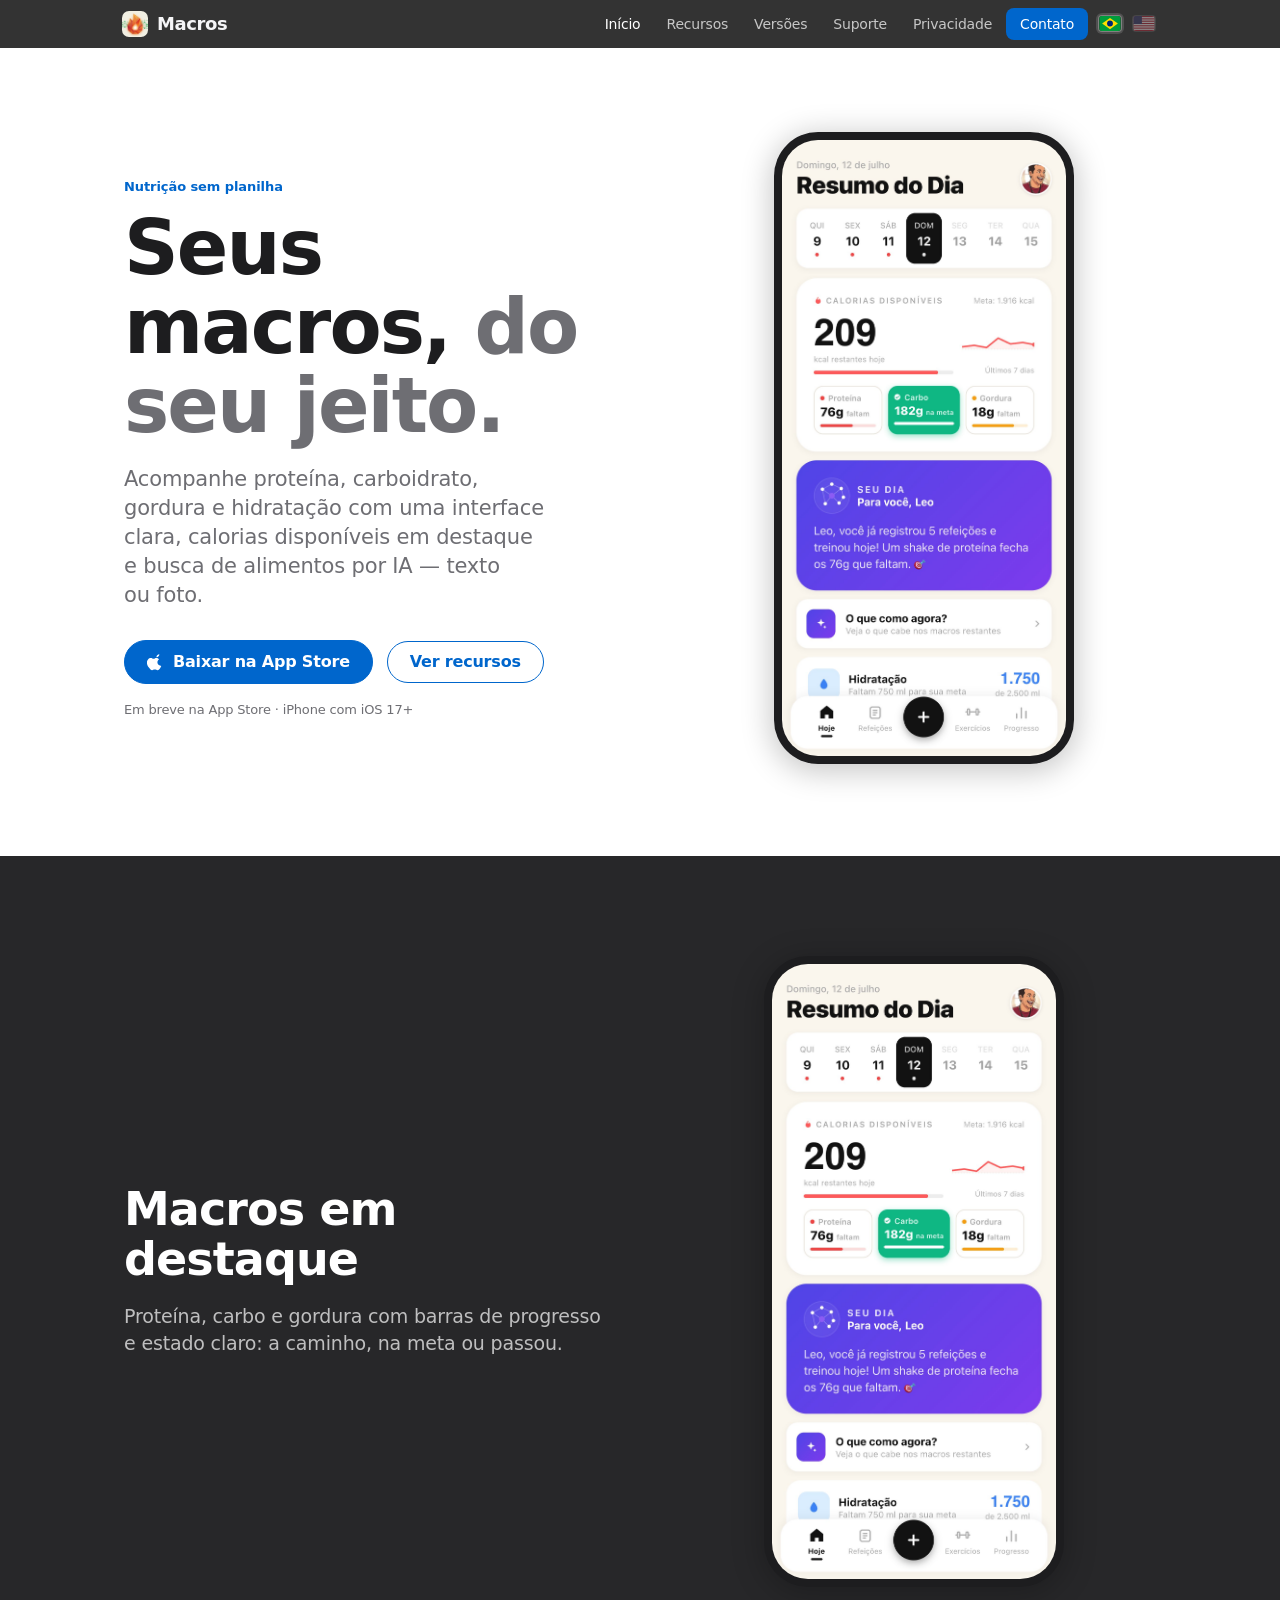
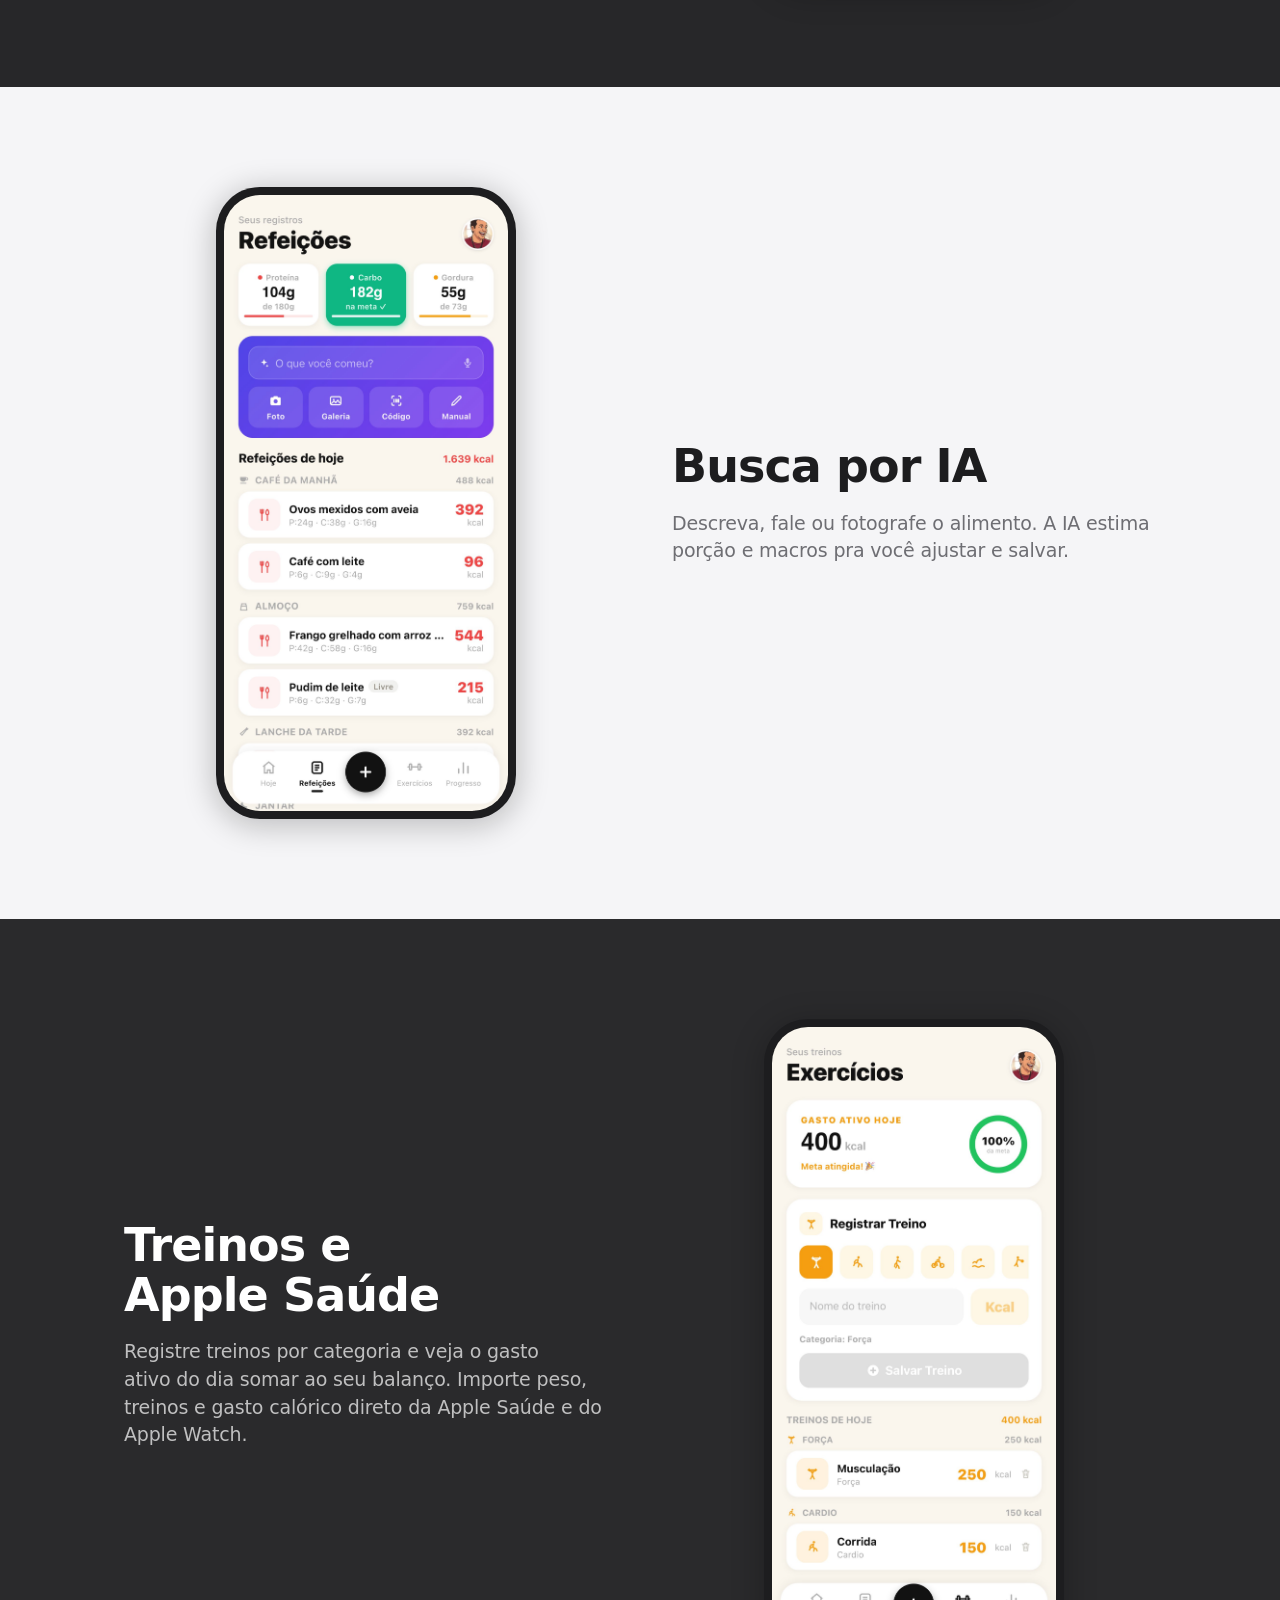
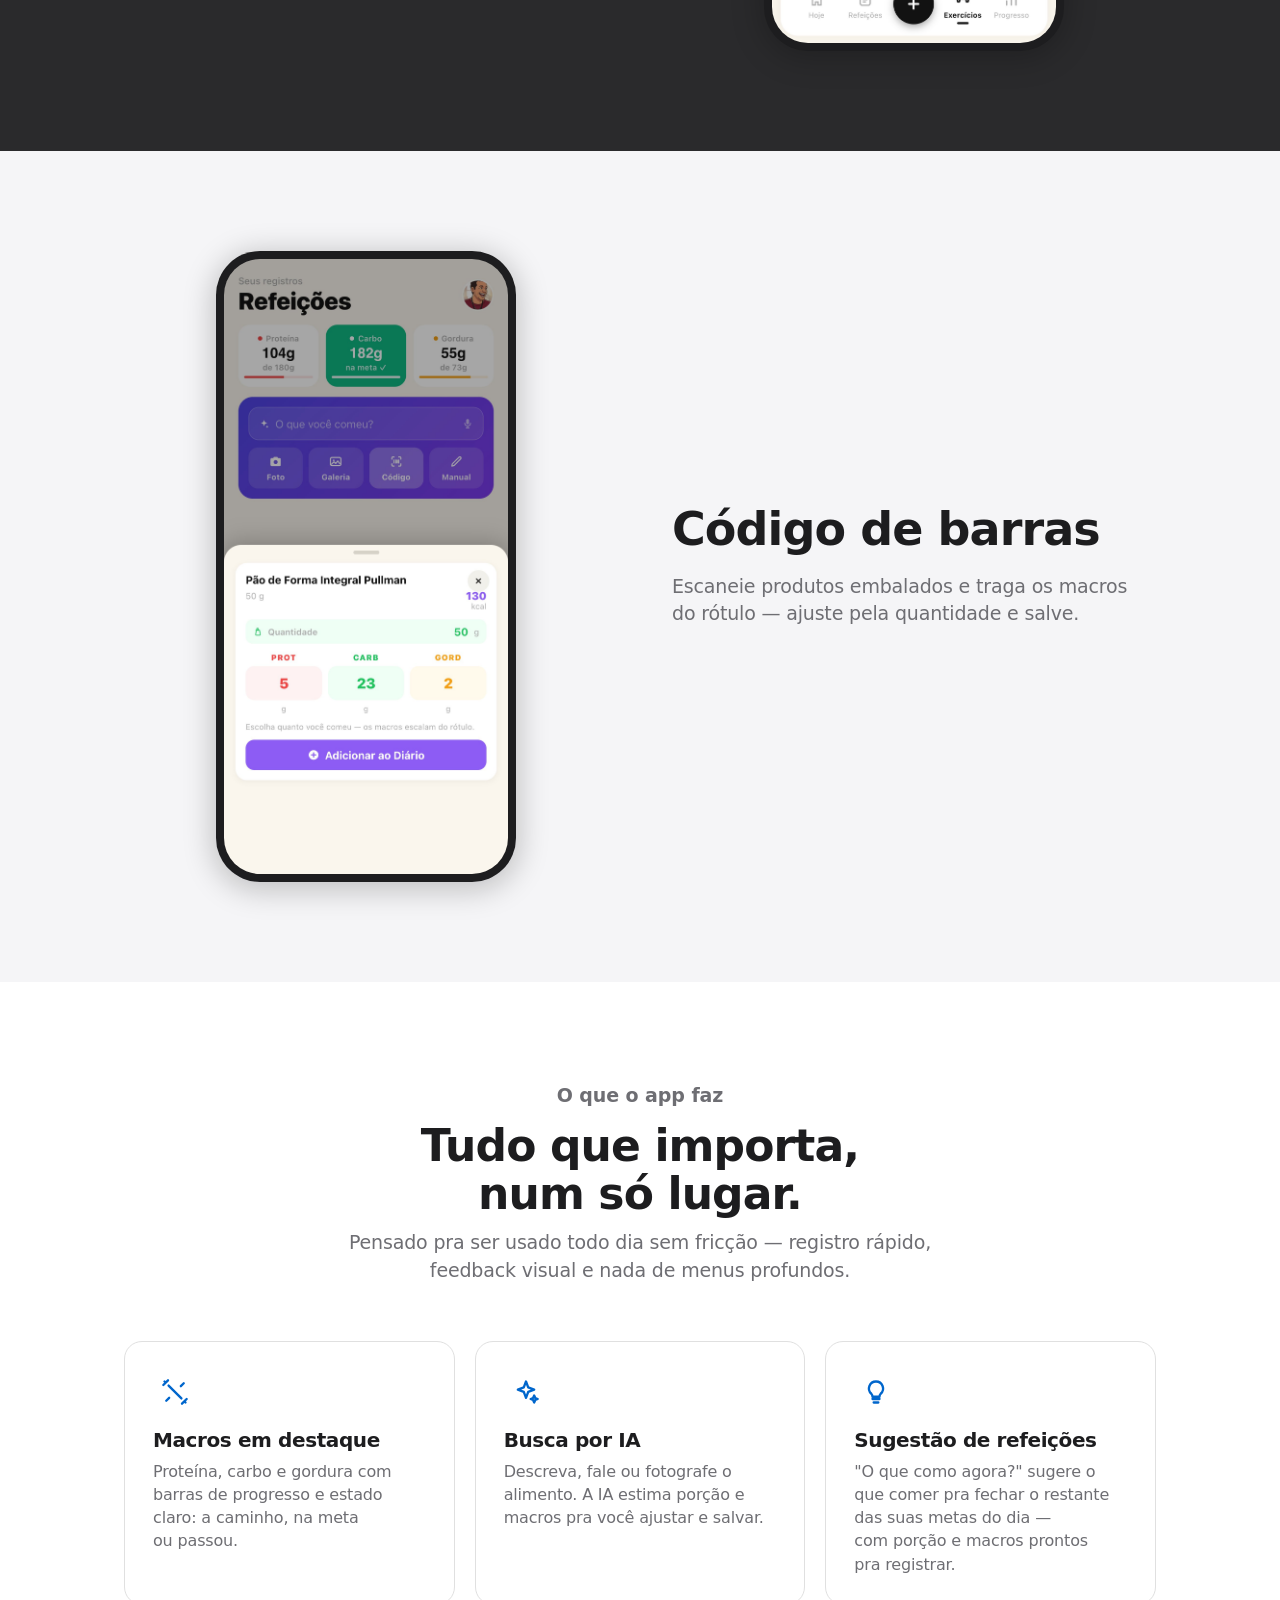
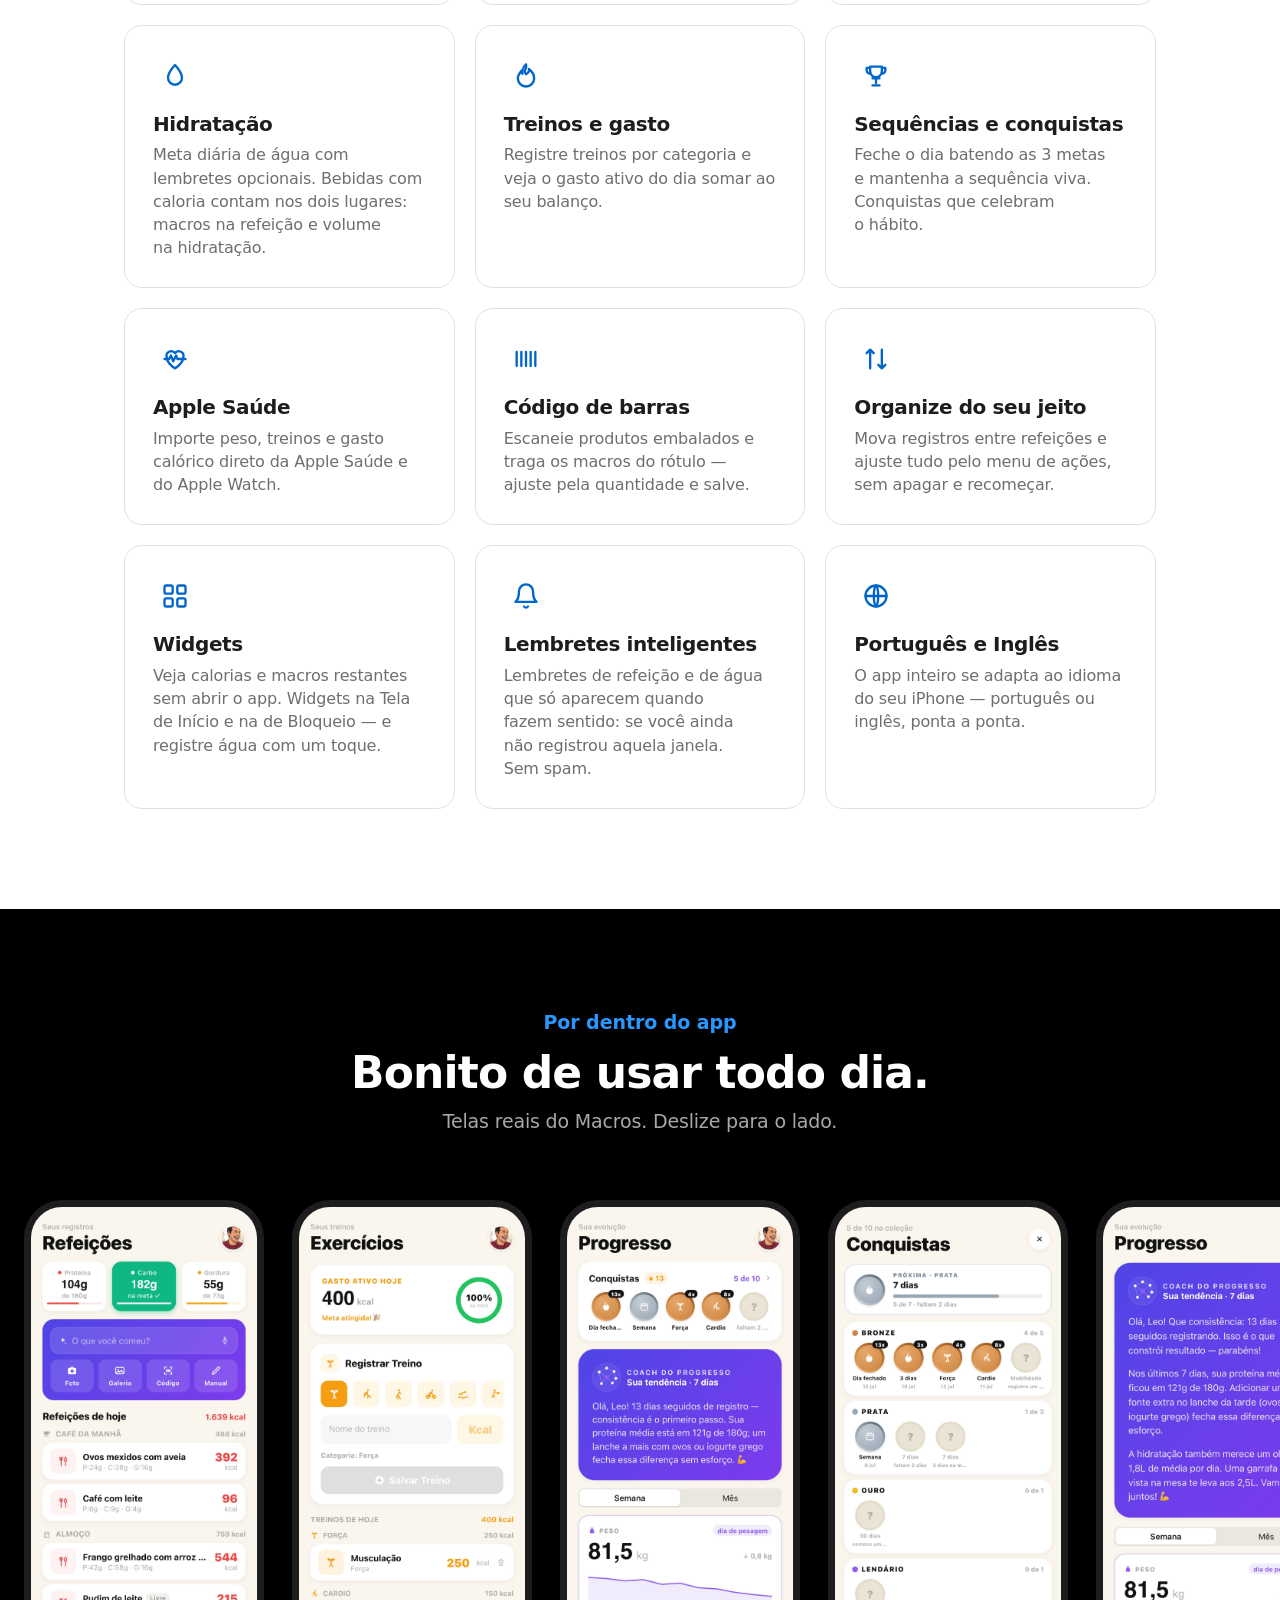
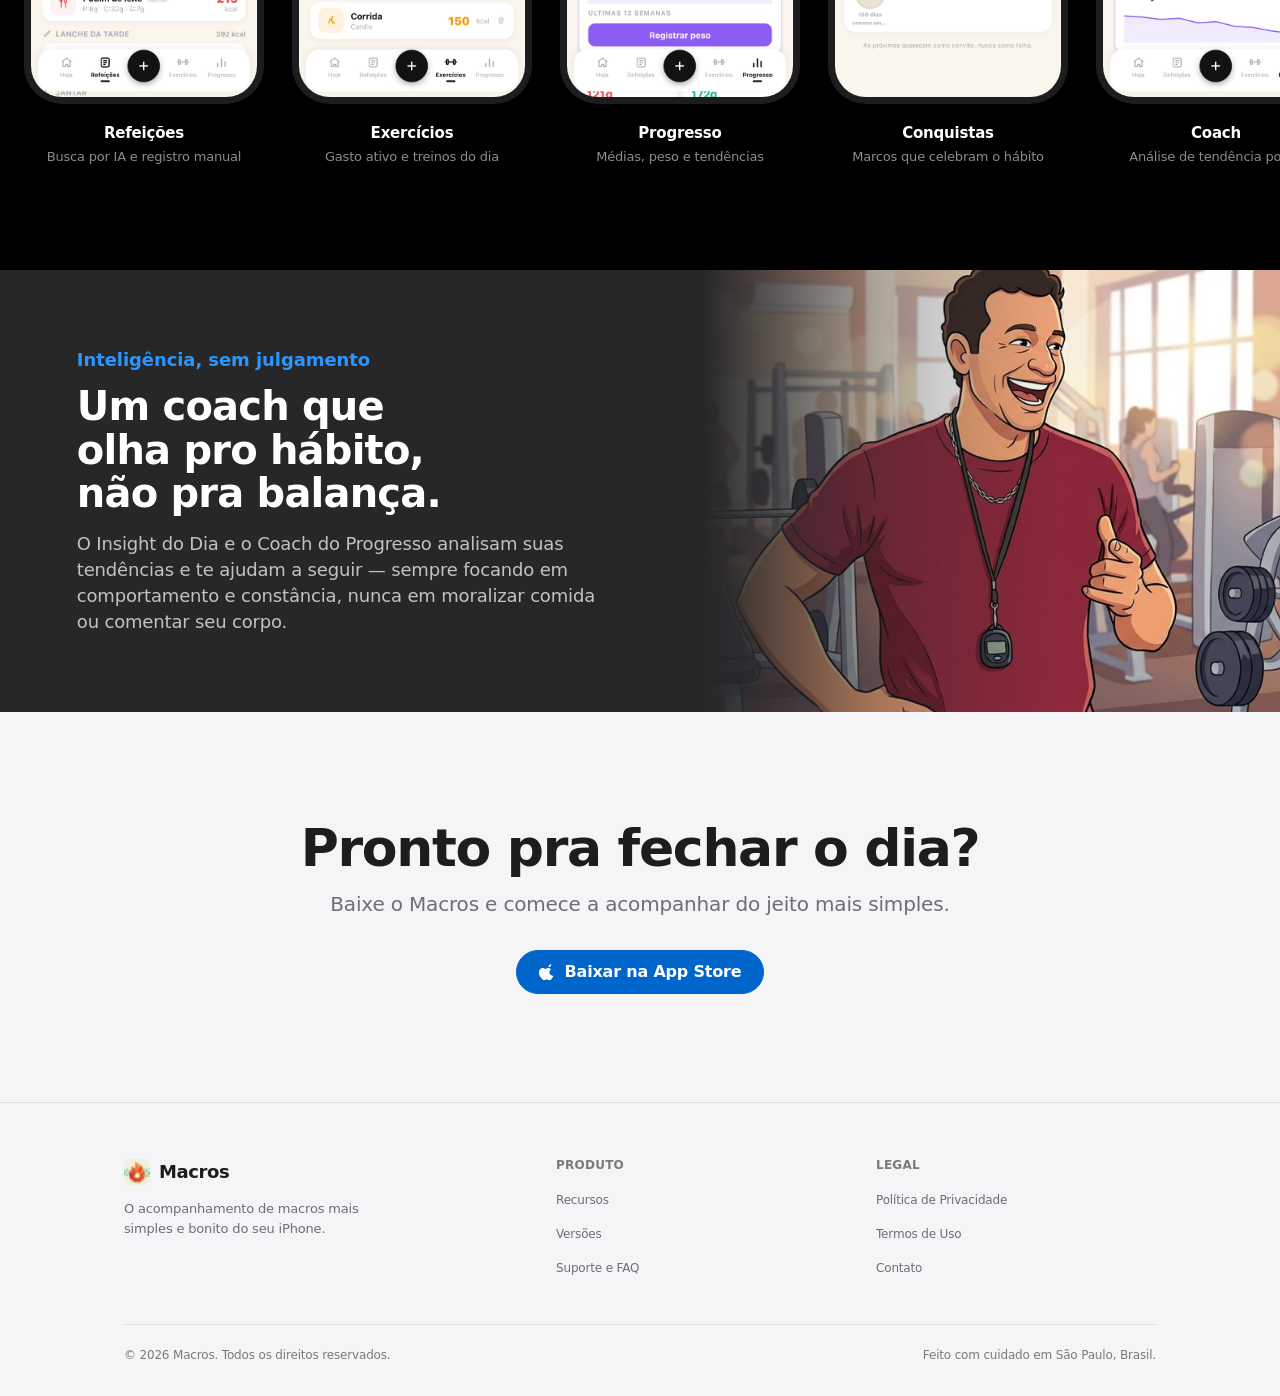
==== commit a0d183df: "site: novas capturas em alta resolucao (PT) + capturas em ingles (/en) - Atualiza as 7 telas em PT c" ====
--- a/index.html
+++ b/index.html
@@ -49,7 +49,7 @@
 
       <div class="hero-device">
         <div class="device">
-          <img src="assets/screen-home.jpg" alt="Tela inicial do Macros com calorias disponíveis e macros do dia" width="600" height="1303">
+          <img src="assets/screen-home.jpg" alt="Tela inicial do Macros com calorias disponíveis e macros do dia" width="1179" height="2556">
         </div>
       </div>
     </div>
--- a/styles.css
+++ b/styles.css
@@ -57,7 +57,9 @@
   font-size: 17px;
   font-weight: 400;
   line-height: 1.47;
-  letter-spacing: -0.374px;
+  letter-spacing: -0.01em;
+  font-optical-sizing: auto;
+  text-wrap: pretty;
   -webkit-font-smoothing: antialiased;
   text-rendering: optimizeLegibility;
   overflow-x: hidden;
@@ -69,7 +71,8 @@
 h1, h2, h3, h4 {
   font-weight: 600;
   line-height: 1.08;
-  letter-spacing: -0.4px;
+  letter-spacing: -0.02em;
+  text-wrap: balance;
   color: var(--ink);
 }
 
@@ -94,7 +97,7 @@
   line-height: 1; cursor: pointer; border: 1px solid transparent;
   transition: background .2s ease, border-color .2s ease, color .2s ease, transform .1s ease;
 }
-.btn:active { transform: scale(0.95); }
+.btn:active { transform: scale(0.97); }
 .btn svg { width: 18px; height: 18px; }
 .btn-dark, .btn-light { background: var(--primary); color: #fff; border-color: var(--primary); }
 .btn-dark:hover, .btn-light:hover { background: var(--primary-hover); border-color: var(--primary-hover); color: #fff; }
@@ -127,10 +130,12 @@
 /* Seletor de idioma (bandeiras) */
 .nav-links .lang-item { display: flex; align-items: center; }
 .lang-switch { display: inline-flex; align-items: center; gap: 6px; padding-left: 6px; }
-.lang-switch .lang { display: inline-flex; padding: 3px; border-radius: 6px; opacity: 0.45; line-height: 0; transition: opacity .18s ease; }
+.lang-switch .lang { display: inline-flex; padding: 3px; border-radius: 6px; opacity: 0.45; line-height: 0; transition: opacity .18s ease, transform .12s ease; }
 .lang-switch .lang:hover { opacity: 0.9; }
+.lang-switch .lang:active { transform: scale(0.9); }
 .lang-switch .lang.active { opacity: 1; }
 .lang-switch .flag { width: 22px; height: 15px; border-radius: 3px; display: block; box-shadow: 0 0 0 1px rgba(255,255,255,0.2); }
+.lang-switch .lang.active .flag { box-shadow: 0 0 0 1px rgba(255,255,255,0.28), 0 0 0 3px rgba(255,255,255,0.14); }
 
 /* --------------------------------------------------------------- Tiles */
 /* Full-bleed: a cor de fundo vai de ponta a ponta; a MUDANCA de cor divide. */
@@ -152,7 +157,7 @@
 /* Hero */
 .hero { padding: 84px 0 92px; background: var(--canvas); }
 .hero-grid { display: grid; grid-template-columns: 1.05fr 0.95fr; gap: 56px; align-items: center; }
-.hero h1 { font-size: clamp(44px, 6.4vw, 76px); line-height: 1.04; letter-spacing: -0.28px; margin-bottom: 20px; }
+.hero h1 { font-size: clamp(44px, 6.4vw, 76px); line-height: 1.04; letter-spacing: -0.025em; margin-bottom: 20px; }
 .hero h1 .accent { color: var(--text-secondary); }
 .hero .lede { font-size: 21px; line-height: 1.38; color: var(--text-secondary); max-width: 32ch; margin-bottom: 30px; }
 .hero-actions { display: flex; gap: 14px; flex-wrap: wrap; align-items: center; }
@@ -173,8 +178,9 @@
 
 /* Recursos (grade de 6 cards brancos hairline) */
 .features { display: grid; grid-template-columns: repeat(3, 1fr); gap: 20px; }
-.feature { background: var(--canvas); border: 1px solid var(--hairline); border-radius: 18px; padding: 28px; transition: border-color .2s ease; }
+.feature { background: var(--canvas); border: 1px solid var(--hairline); border-radius: 18px; padding: 28px; transition: border-color .2s ease, transform .12s ease; }
 .feature:hover { border-color: #cfcfd2; }
+.feature:active { transform: scale(0.99); }
 .feature .ic { width: 44px; height: 44px; display: grid; place-items: center; margin-bottom: 16px; color: var(--primary); background: none; }
 .feature .ic svg { width: 28px; height: 28px; }
 .feature h3 { font-size: 20px; margin-bottom: 8px; }
@@ -209,7 +215,7 @@
 /* CTA final (parchment) */
 .cta-final { background: var(--bg); padding: 108px 0; }
 .cta-band { text-align: center; max-width: 720px; margin: 0 auto; }
-.cta-band h2 { font-size: clamp(32px, 5vw, 52px); margin-bottom: 14px; }
+.cta-band h2 { font-size: clamp(32px, 5vw, 52px); letter-spacing: -0.025em; margin-bottom: 14px; }
 .cta-band p { font-size: 20px; color: var(--text-secondary); margin-bottom: 30px; }
 
 /* -------------------------------------------------- Paginas de conteudo */
@@ -264,8 +270,9 @@
 
 /* Contato */
 .contact-grid { display: grid; grid-template-columns: repeat(2, 1fr); gap: 20px; max-width: 820px; margin: 40px auto 0; }
-.contact-card { background: var(--canvas); border: 1px solid var(--hairline); border-radius: 18px; padding: 30px; transition: border-color .2s ease; }
+.contact-card { background: var(--canvas); border: 1px solid var(--hairline); border-radius: 18px; padding: 30px; transition: border-color .2s ease, transform .12s ease; }
 .contact-card:hover { border-color: #cfcfd2; }
+.contact-card:active { transform: scale(0.99); }
 .contact-card .ic { width: 44px; height: 44px; display: grid; place-items: center; margin-bottom: 16px; color: var(--primary); background: none; }
 .contact-card .ic svg { width: 24px; height: 24px; }
 .contact-card h3 { font-size: 20px; margin-bottom: 6px; }
@@ -286,7 +293,7 @@
 .footer-bottom { border-top: 1px solid var(--hairline); padding-top: 22px; display: flex; justify-content: space-between; align-items: center; gap: 16px; flex-wrap: wrap; font-size: 12px; color: var(--ink-48); }
 
 /* --------------------------------------------------------------- Reveal */
-.reveal { opacity: 0; transform: translateY(16px); transition: opacity .6s ease, transform .6s ease; }
+.reveal { opacity: 0; transform: translateY(12px); transition: opacity .5s ease, transform .5s cubic-bezier(.22,1,.36,1); }
 .reveal.in { opacity: 1; transform: none; }
 
 /* ----------------------------------------------------------- Responsivo */
@@ -322,6 +329,15 @@
   .cta-final { padding: 72px 0; }
 }
 @media (prefers-reduced-motion: reduce) {
-  *, *::before, *::after { animation: none !important; transition: none !important; scroll-behavior: auto; }
-  .reveal { opacity: 1 !important; transform: none !important; }
-}
+  /* Gentil, nao "nada": corta animacoes/springs, mantem fades de cor/opacidade. */
+  *, *::before, *::after { animation: none !important; scroll-behavior: auto !important; }
+  .reveal { opacity: 1 !important; transform: none !important; transition: opacity .2s ease !important; }
+}
+@media (prefers-reduced-transparency: reduce) {
+  .nav { background: rgba(0,0,0,0.96); backdrop-filter: none; -webkit-backdrop-filter: none; }
+  .nav-links { background: #000; backdrop-filter: none; -webkit-backdrop-filter: none; }
+}
+@media (prefers-contrast: more) {
+  .feature, .contact-card, .faq, .doc { border-color: var(--ink-48); }
+  .nav-links a { color: #fff; }
+}
